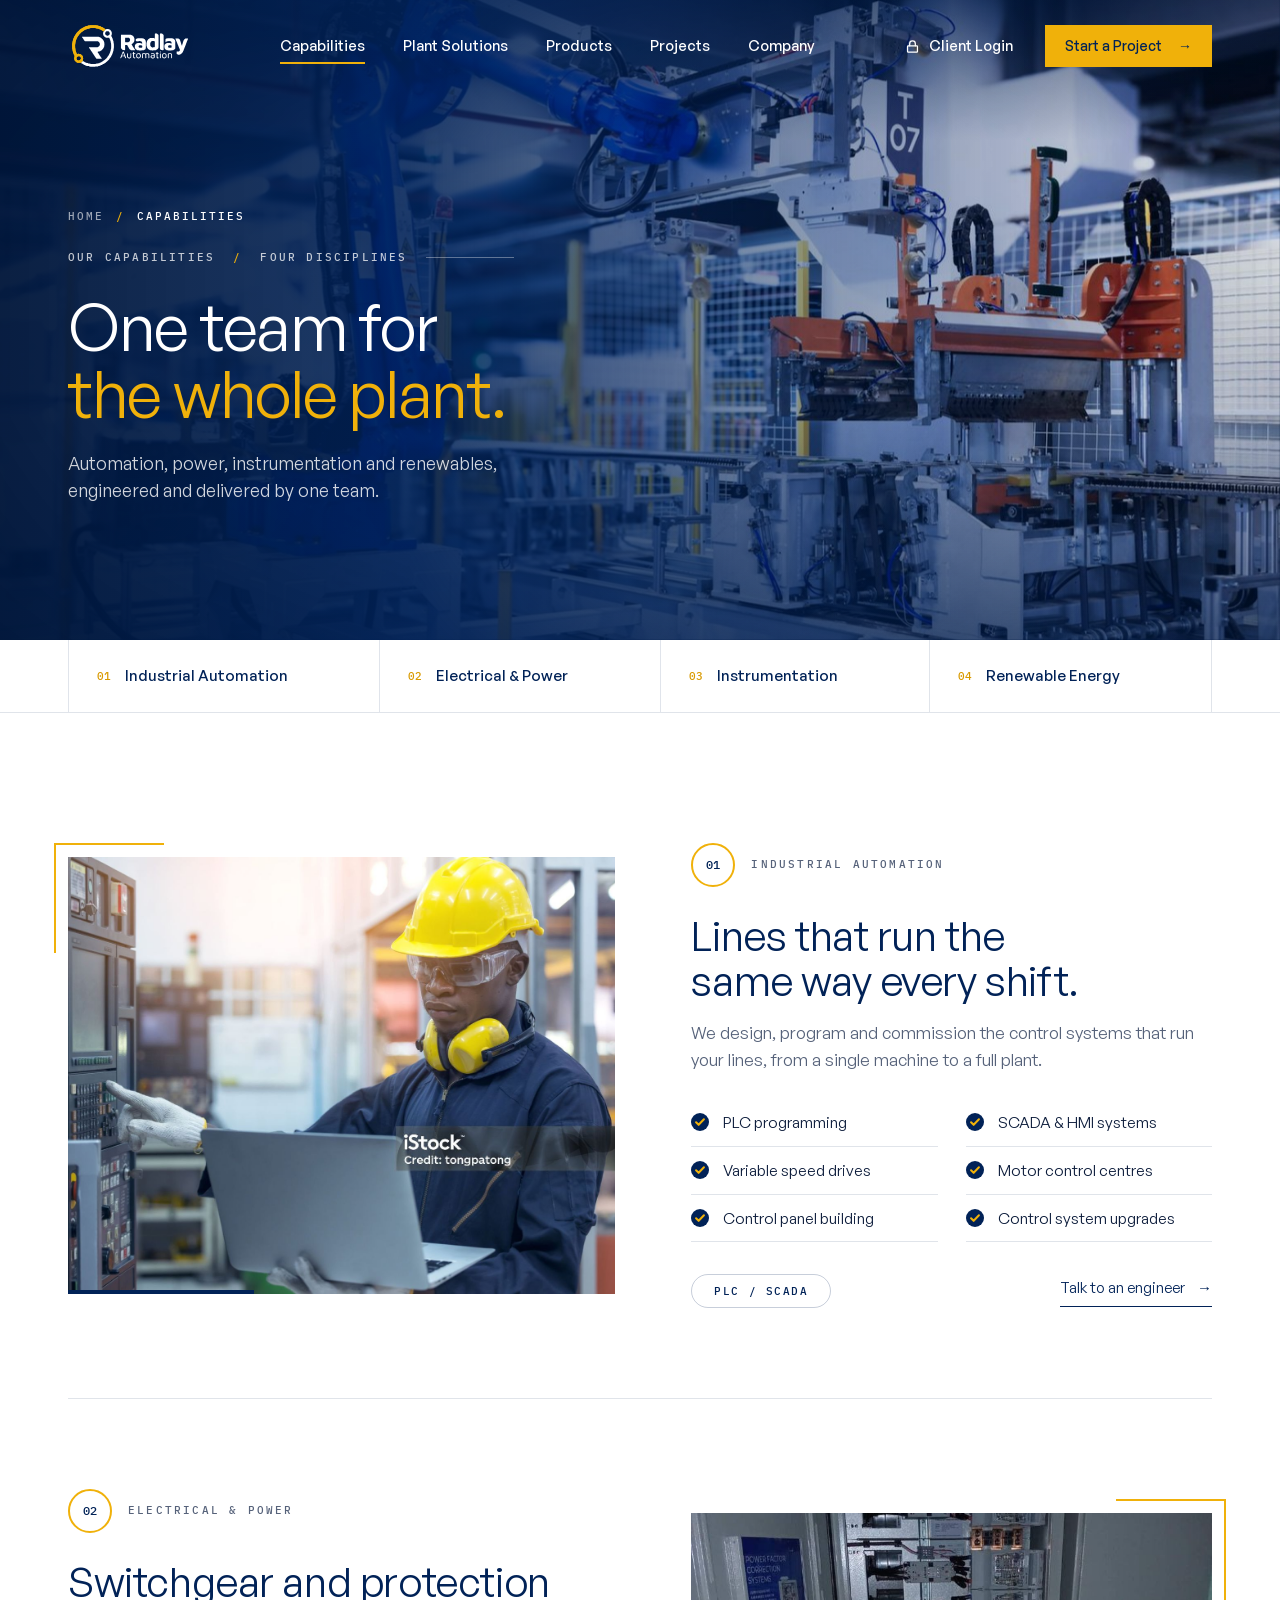
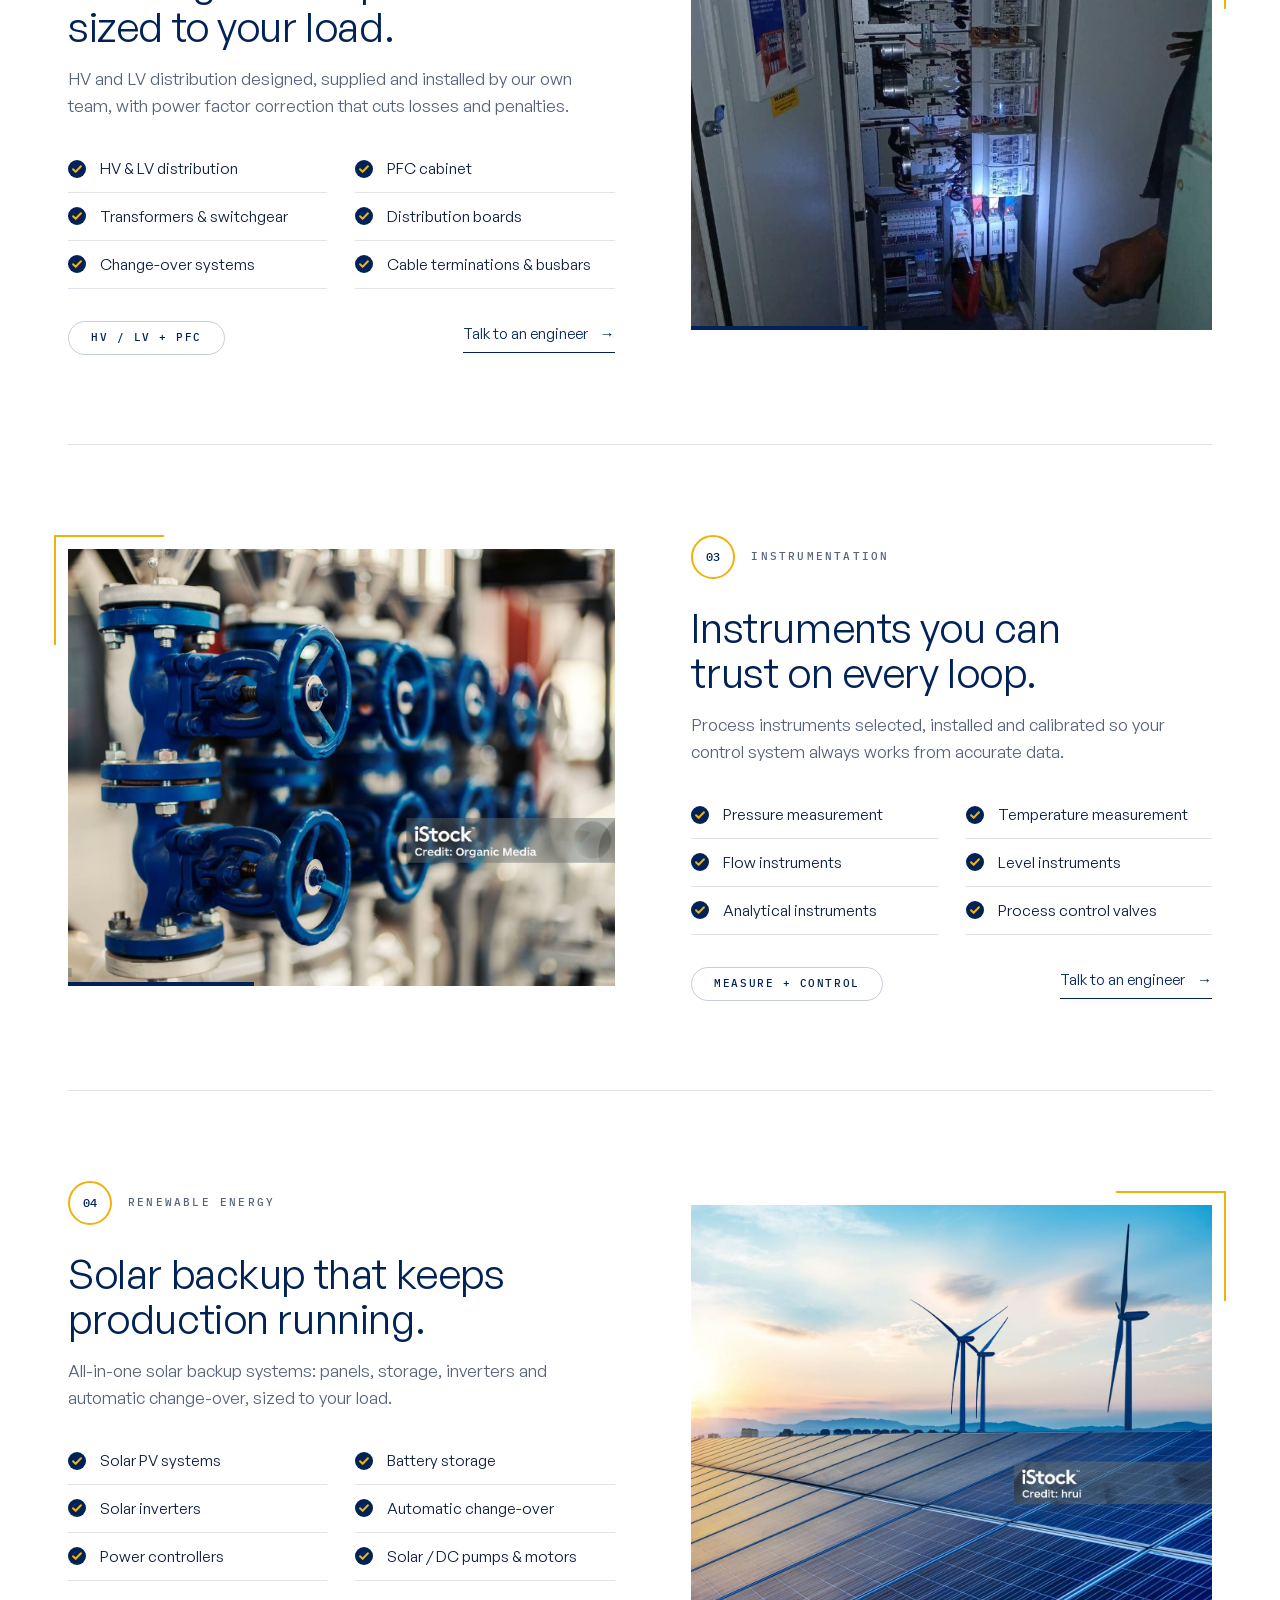
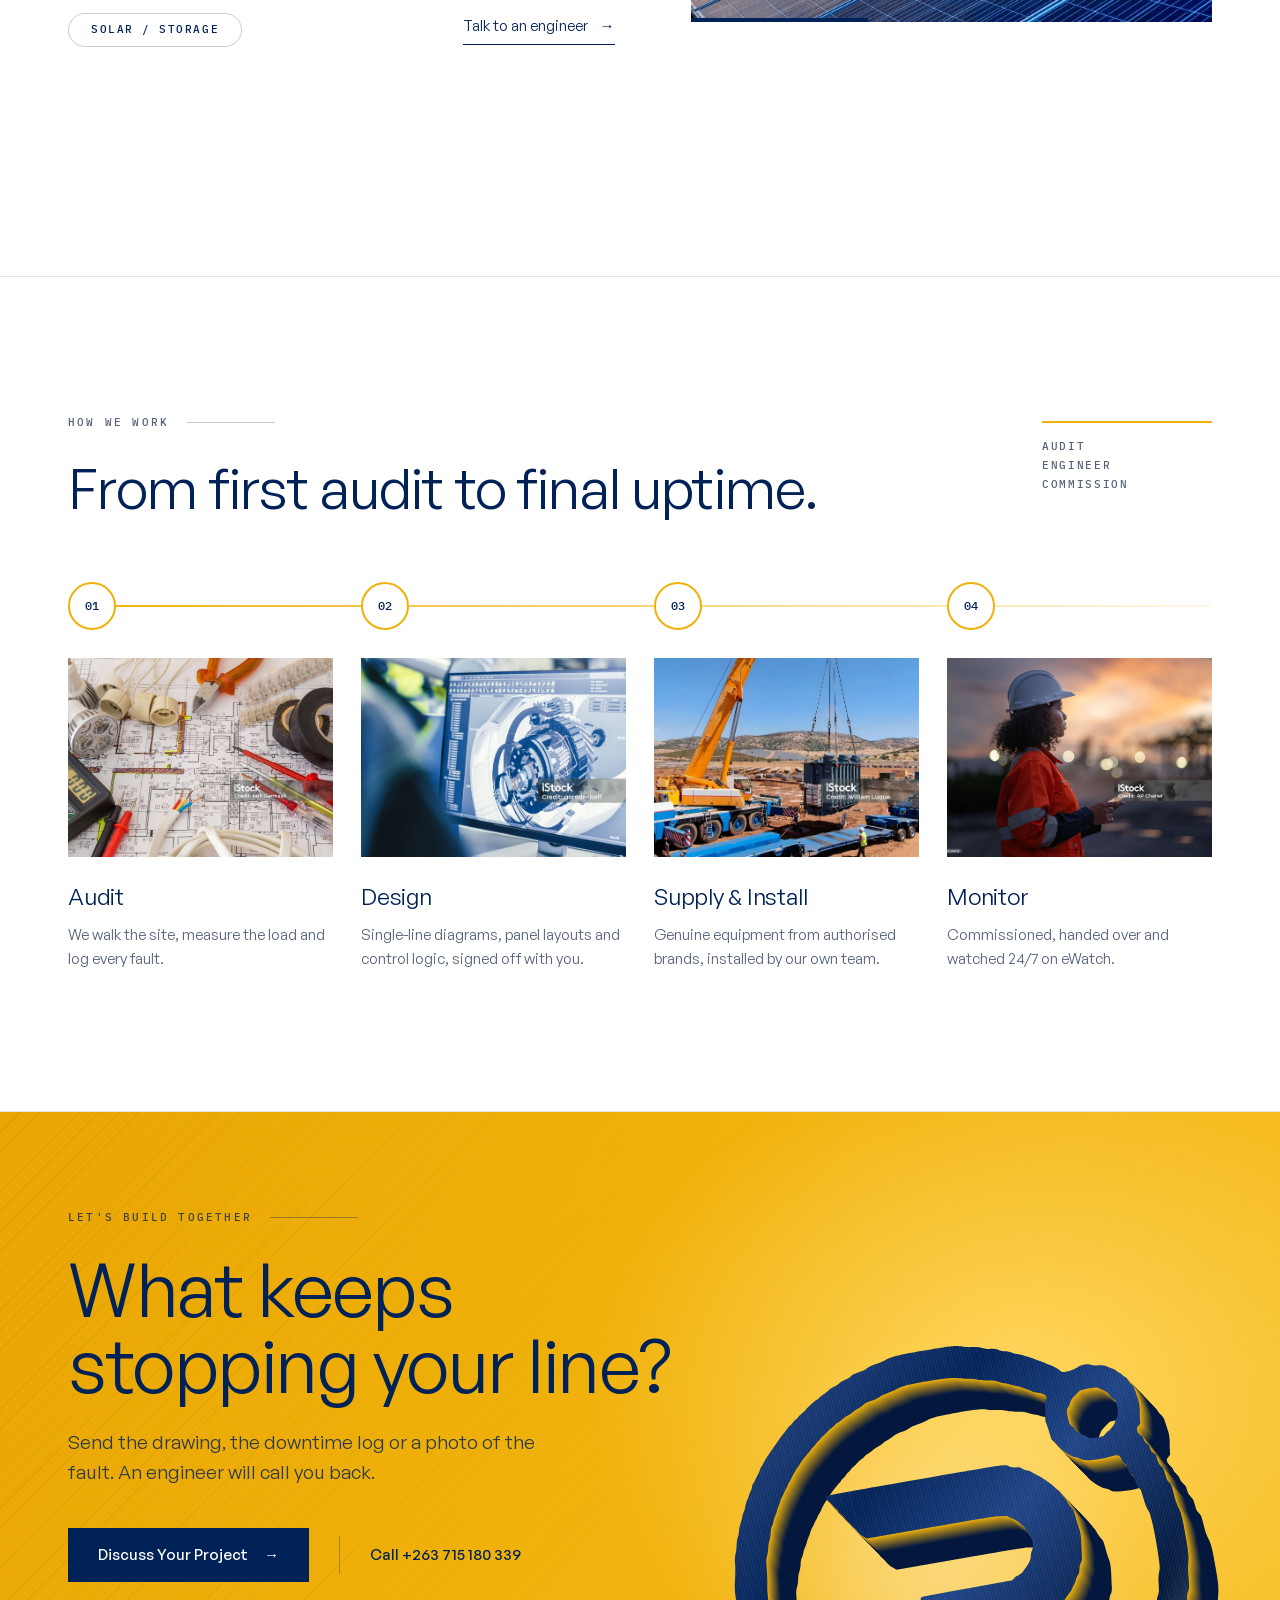
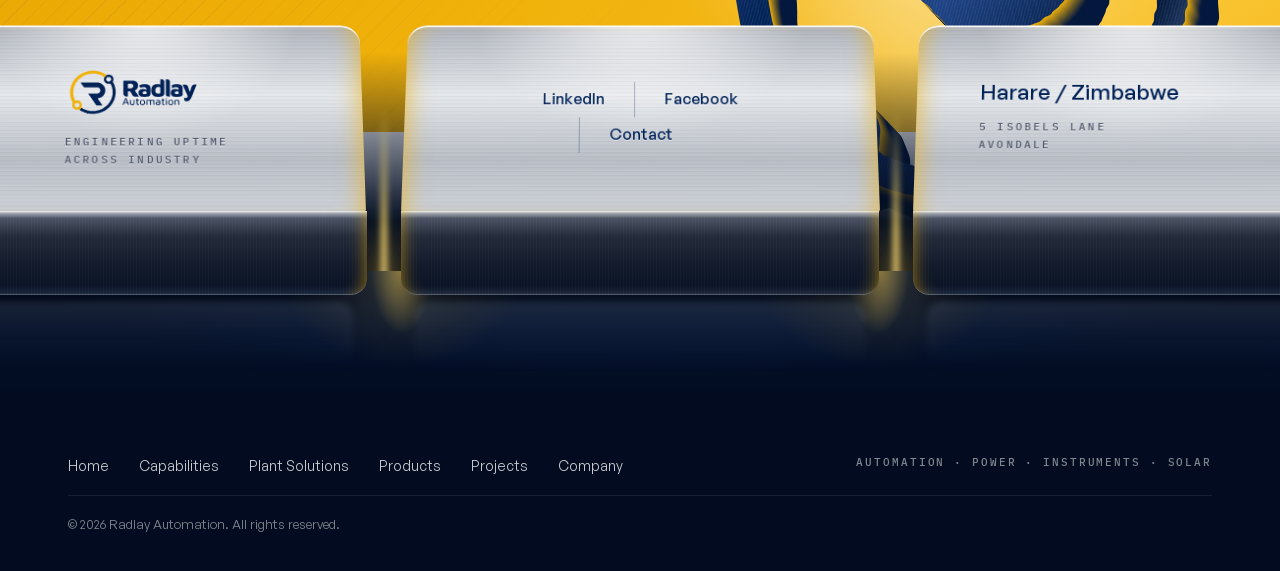
==== capabilities.html @ 7d3f0bb3 "Radlay Automation website and Radlay Connect demo portal Co-Authored-By: Claude Opus 5.5 (1M context" ====
<!doctype html>
<html lang="en">
<head>
  <meta charset="utf-8">
  <meta name="viewport" content="width=device-width, initial-scale=1">
  <title>Capabilities | Radlay Automation</title>
  <meta name="description" content="Industrial automation, electrical power, instrumentation and renewable energy engineering from Radlay Automation, Harare.">
  <meta name="theme-color" content="#ffffff">
  <link rel="icon" href="assets/img/radlay-mark.svg" type="image/svg+xml">
  <script>document.documentElement.classList.add('js')</script>
  <link rel="preload" href="assets/fonts/GeneralSans-400.woff2" as="font" type="font/woff2" crossorigin>
  <link rel="preload" href="assets/fonts/IBMPlexMono-500.woff2" as="font" type="font/woff2" crossorigin>
  <link rel="stylesheet" href="assets/css/fonts.css">
  <link rel="stylesheet" href="assets/css/styles.css">
</head>
<body>

<a class="skip" href="#main">Skip to content</a>

<!-- ============ HEADER ============ -->
<header class="site-header" id="top">
  <div class="wrap header-inner">
    <a class="brand" href="index.html" aria-label="Radlay Automation home">
      <img class="logo-dark" src="assets/img/radlay-logo.svg" alt="Radlay Automation" width="2670" height="1080">
      <img class="logo-light" src="assets/img/radlay-logo-white.svg" alt="" width="2670" height="1080" aria-hidden="true">
    </a>
    <nav class="nav" id="nav" aria-label="Primary">
      <a href="capabilities.html" aria-current="page">Capabilities</a>
      <a href="solutions.html">Plant Solutions</a>
      <a href="products.html">Products</a>
      <a href="projects.html">Projects</a>
      <a href="company.html">Company</a>
      <a class="nav-login-mobile" href="login.html">Client Login</a>
      <a class="btn btn-gold nav-cta-mobile" href="company.html#contact">Start a Project <span class="arr">→</span></a>
    </nav>
    <a class="header-login" href="login.html"><svg viewBox="0 0 24 24" aria-hidden="true"><rect x="5" y="11" width="14" height="9" rx="1"/><path d="M8 11V8a4 4 0 0 1 8 0v3"/></svg>Client Login</a>
    <a class="btn btn-gold btn-sm header-cta" href="company.html#contact">Start a Project <span class="arr">→</span></a>
    <button class="burger" id="burger" aria-label="Open menu" aria-expanded="false" aria-controls="nav"><span></span><span></span></button>
  </div>
</header>

<main id="main">

<!-- ============ PAGE HERO ============ -->
<section class="hero page-hero">
  <div class="hero-visual" aria-hidden="true">
    <img class="hero-photo" src="assets/img/robot-cell.jpg" alt="" fetchpriority="high" style="object-position:60% 50%">
  </div>
  <div class="wrap hero-inner">
    <p class="crumbs reveal"><a href="index.html">Home</a><span class="sep">/</span><span aria-current="page">Capabilities</span></p>
    <p class="eyebrow reveal">Our capabilities <span class="sep">/</span> Four disciplines</p>
    <h1 class="hero-title reveal">One team for<br><span class="hl">the whole plant.</span></h1>
    <p class="hero-lead reveal">Automation, power, instrumentation and renewables, engineered and delivered by one team.</p>
  </div>
</section>

<nav class="jump" aria-label="Capabilities on this page">
  <div class="wrap jump-inner">
    <a href="#automation"><span>01</span>Industrial Automation</a>
    <a href="#power"><span>02</span>Electrical &amp; Power</a>
    <a href="#instrumentation"><span>03</span>Instrumentation</a>
    <a href="#renewables"><span>04</span>Renewable Energy</a>
  </div>
</nav>

<section class="section features" aria-label="Capabilities">
  <div class="wrap">
    <article class="feature" id="automation">
      <div class="feature-media reveal"><img src="assets/img/stock/cap-automation-engineer.jpg" alt="Engineer with a laptop programming an industrial control panel" loading="lazy" style="object-position:60% 30%"></div>
      <div class="feature-copy">
        <p class="feature-n reveal"><span>01</span>Industrial Automation</p>
        <h2 class="feature-title reveal">Lines that run the same way every shift.</h2>
        <p class="feature-lead reveal">We design, program and commission the control systems that run your lines, from a single machine to a full plant.</p>
        <ul class="checks checks-2 reveal"><li>PLC programming</li><li>SCADA &amp; HMI systems</li><li>Variable speed drives</li><li>Motor control centres</li><li>Control panel building</li><li>Control system upgrades</li></ul>
        <div class="feature-foot reveal"><span class="pill">PLC / SCADA</span><a class="link-underline" href="company.html#contact">Talk to an engineer <span class="arr">→</span></a></div>
      </div>
    </article>
    <article class="feature" id="power">
      <div class="feature-media reveal"><img src="assets/img/field-pfc-cabinet.jpg" alt="Power factor correction cabinet with contactors and capacitors built by Radlay" loading="lazy" style="object-position:50% 50%"></div>
      <div class="feature-copy">
        <p class="feature-n reveal"><span>02</span>Electrical &amp; Power</p>
        <h2 class="feature-title reveal">Switchgear and protection sized to your load.</h2>
        <p class="feature-lead reveal">HV and LV distribution designed, supplied and installed by our own team, with power factor correction that cuts losses and penalties.</p>
        <ul class="checks checks-2 reveal"><li>HV &amp; LV distribution</li><li>PFC cabinet</li><li>Transformers &amp; switchgear</li><li>Distribution boards</li><li>Change-over systems</li><li>Cable terminations &amp; busbars</li></ul>
        <div class="feature-foot reveal"><span class="pill">HV / LV + PFC</span><a class="link-underline" href="company.html#contact">Talk to an engineer <span class="arr">→</span></a></div>
      </div>
    </article>
    <article class="feature" id="instrumentation">
      <div class="feature-media reveal"><img src="assets/img/stock/cap-instrument-valves.jpg" alt="Row of blue process control valves on pipework" loading="lazy" style="object-position:50% 50%"></div>
      <div class="feature-copy">
        <p class="feature-n reveal"><span>03</span>Instrumentation</p>
        <h2 class="feature-title reveal">Instruments you can trust on every loop.</h2>
        <p class="feature-lead reveal">Process instruments selected, installed and calibrated so your control system always works from accurate data.</p>
        <ul class="checks checks-2 reveal"><li>Pressure measurement</li><li>Temperature measurement</li><li>Flow instruments</li><li>Level instruments</li><li>Analytical instruments</li><li>Process control valves</li></ul>
        <div class="feature-foot reveal"><span class="pill">Measure + Control</span><a class="link-underline" href="company.html#contact">Talk to an engineer <span class="arr">→</span></a></div>
      </div>
    </article>
    <article class="feature" id="renewables">
      <div class="feature-media reveal"><img src="assets/img/stock/cap-solar-wind.jpg" alt="Solar panels and wind turbines at sunrise" loading="lazy" style="object-position:50% 50%"></div>
      <div class="feature-copy">
        <p class="feature-n reveal"><span>04</span>Renewable Energy</p>
        <h2 class="feature-title reveal">Solar backup that keeps production running.</h2>
        <p class="feature-lead reveal">All-in-one solar backup systems: panels, storage, inverters and automatic change-over, sized to your load.</p>
        <ul class="checks checks-2 reveal"><li>Solar PV systems</li><li>Battery storage</li><li>Solar inverters</li><li>Automatic change-over</li><li>Power controllers</li><li>Solar / DC pumps &amp; motors</li></ul>
        <div class="feature-foot reveal"><span class="pill">Solar / Storage</span><a class="link-underline" href="company.html#contact">Talk to an engineer <span class="arr">→</span></a></div>
      </div>
    </article>
  </div>
</section>

<!-- ============ PROCESS ============ -->
<section class="section process" aria-labelledby="process-title">
  <div class="wrap">
    <div class="sec-head">
      <div>
        <p class="eyebrow reveal">How we work</p>
        <h2 class="sec-title reveal" id="process-title">From first audit to final uptime.</h2>
      </div>
      <p class="corner-tag reveal">Audit<br>Engineer<br>Commission</p>
    </div>
    <ol class="steps">
      <li class="reveal"><span class="step-n">01</span><div class="step-media"><img src="assets/img/stock/step-audit.jpg" alt="Multimeter, cables and tools on electrical drawings" loading="lazy"></div><h3>Audit</h3><p>We walk the site, measure the load and log every fault.</p></li>
      <li class="reveal"><span class="step-n">02</span><div class="step-media"><img src="assets/img/stock/step-design.jpg" alt="Engineering design model on a workstation screen" loading="lazy" style="object-position:40% 50%"></div><h3>Design</h3><p>Single-line diagrams, panel layouts and control logic, signed off with you.</p></li>
      <li class="reveal"><span class="step-n">03</span><div class="step-media"><img src="assets/img/stock/step-install-transformer.jpg" alt="Crane lifting a transformer into place on site" loading="lazy"></div><h3>Supply &amp; Install</h3><p>Genuine equipment from authorised brands, installed by our own team.</p></li>
      <li class="reveal"><span class="step-n">04</span><div class="step-media"><img src="assets/img/stock/step-monitor-engineer.jpg" alt="Engineer in a hard hat checking a tablet at dusk" loading="lazy" style="object-position:35% 40%"></div><h3>Monitor</h3><p>Commissioned, handed over and watched 24/7 on eWatch.</p></li>
    </ol>
  </div>
</section>


<!-- ============ CTA (its 3D mark drops behind the footer plates) ============ -->
<section class="cta" aria-labelledby="cta-title">
  <div class="wrap cta-inner">
    <div class="cta-copy">
      <p class="eyebrow eyebrow-dark reveal">Let's build together</p>
      <h2 class="cta-title reveal" id="cta-title">What keeps stopping your line?</h2>
      <p class="cta-lead reveal">Send the drawing, the downtime log or a photo of the fault. An engineer will call you back.</p>
      <div class="cta-actions reveal">
        <a class="btn btn-navy" href="company.html#contact">Discuss Your Project <span class="arr">→</span></a>
        <span class="v-rule v-rule-dark" aria-hidden="true"></span>
        <a class="cta-phone" href="tel:+263715180339">Call +263 715 180 339</a>
      </div>
    </div>
  </div>
  <div class="cta-object" aria-hidden="true">
    <div class="mark3d mark3d-cta" data-depth="30"></div>
  </div>
</section>

</main>

<!-- ============ FOOTER: steel plates on a lit navy floor ============ -->
<footer class="footer">
  <div class="plates">
    <div class="plate plate-l">
      <div class="plate-top">
        <a class="foot-logo" href="index.html" aria-label="Radlay Automation home"><img src="assets/img/radlay-logo.svg" alt="Radlay Automation" width="2670" height="1080" loading="lazy"></a>
        <p class="etch">Engineering uptime<br>across industry</p>
      </div>
      <div class="plate-front"></div>
    </div>
    <div class="plate plate-c">
      <div class="plate-top">
        <nav class="foot-links" aria-label="Social and contact">
          <a href="#" data-todo="linkedin-url">LinkedIn</a>
          <a href="#" data-todo="facebook-url">Facebook</a>
          <a href="company.html#contact">Contact</a>
        </nav>
      </div>
      <div class="plate-front"></div>
    </div>
    <div class="plate plate-r">
      <div class="plate-top">
        <p class="foot-loc">Harare / Zimbabwe</p>
        <p class="etch">5 Isobels Lane<br>Avondale</p>
      </div>
      <div class="plate-front"></div>
    </div>
  </div>
  <div class="floor" aria-hidden="true"></div>
  <div class="foot-base">
    <div class="wrap foot-base-inner">
      <nav class="foot-sitemap" aria-label="Site">
        <a href="index.html">Home</a>
        <a href="capabilities.html">Capabilities</a>
        <a href="solutions.html">Plant Solutions</a>
        <a href="products.html">Products</a>
        <a href="projects.html">Projects</a>
        <a href="company.html">Company</a>
      </nav>
      <p class="mono-label">Automation · Power · Instruments · Solar</p>
      <p class="foot-copy">© <span id="year">2026</span> Radlay Automation. All rights reserved.</p>
    </div>
  </div>
</footer>

<script src="assets/js/main.js" defer></script>
</body>
</html>
---- assets/css/fonts.css ----
/* Self-hosted type. General Sans: Fontshare (ITF Free Font License). IBM Plex Mono: SIL OFL 1.1. */
@font-face { font-family: "General Sans"; src: url("../fonts/GeneralSans-400.woff2") format("woff2"); font-weight: 400; font-style: normal; font-display: swap; }
@font-face { font-family: "General Sans"; src: url("../fonts/GeneralSans-500.woff2") format("woff2"); font-weight: 500; font-style: normal; font-display: swap; }
@font-face { font-family: "General Sans"; src: url("../fonts/GeneralSans-600.woff2") format("woff2"); font-weight: 600; font-style: normal; font-display: swap; }
@font-face { font-family: "IBM Plex Mono"; src: url("../fonts/IBMPlexMono-400.woff2") format("woff2"); font-weight: 400; font-style: normal; font-display: swap; }
@font-face { font-family: "IBM Plex Mono"; src: url("../fonts/IBMPlexMono-500.woff2") format("woff2"); font-weight: 500; font-style: normal; font-display: swap; }
@font-face { font-family: "IBM Plex Mono"; src: url("../fonts/IBMPlexMono-600.woff2") format("woff2"); font-weight: 600; font-style: normal; font-display: swap; }
---- assets/css/styles.css ----
/* =========================================================
   Radlay Automation — site styles
   Brand colours: navy #012257, yellow #F0B10A, white.
   Layout language follows the reference (rules, mono labels,
   framed cards, 3D steel mark, steel footer plates).
   ========================================================= */
:root {
  --white: #ffffff;
  --paper: #f5f7fb;
  --paper-2: #eef1f7;
  --navy: #012257;
  --navy-2: #0a2f6e;
  --navy-deep: #00163a;
  --ink: #0b1b3a;
  --muted: #56627a;
  --dim: #8590a6;
  --line: rgba(1, 34, 87, .12);
  --line-2: rgba(1, 34, 87, .22);

  --gold: #f0b10a;
  --gold-hot: #ffc531;
  --gold-deep: #d99a00;
  --sky: #3d7be0;
  --steel: #9aa3b4;

  --f-display: "General Sans", "Helvetica Neue", Arial, sans-serif;
  --f-body: "General Sans", "Helvetica Neue", Arial, sans-serif;
  --f-mono: "IBM Plex Mono", ui-monospace, monospace;

  --wrap: 1240px;
  --gutter: clamp(16px, 4vw, 48px);
  --ease: cubic-bezier(.22, .61, .36, 1);
  --section-y: clamp(88px, 11vw, 140px);
  --header-h: 92px;
  /* surface textures: grid on dark grounds, dots on paper, hatch on the gold accent */
  --pat-grid: linear-gradient(rgba(255, 255, 255, .045) 1px, transparent 1px), linear-gradient(90deg, rgba(255, 255, 255, .045) 1px, transparent 1px);
  --pat-dots: radial-gradient(rgba(1, 34, 87, .13) 1px, transparent 1.6px);
  --pat-hatch: repeating-linear-gradient(135deg, rgba(1, 34, 87, .5) 0 1px, transparent 1px 14px);

  /* the real Radlay mark (traced from the logo), masked into 3D steel */
  --mark: url("data:image/svg+xml,<svg xmlns='http://www.w3.org/2000/svg' viewBox='0 0 990 1080'><path fill-rule='evenodd' d='M496.9 988.9C492.0 988.4 485.3 987.0 481.6 985.6C477.5 984.0 470.9 982.7 464.2 982.0C432.5 978.8 434.8 979.3 426.3 973.9C424.0 972.5 420.0 971.6 412.8 970.8C402.6 969.8 400.5 969.1 394.2 964.5C390.9 962.1 383.3 960.0 377.9 960.0C374.2 960.0 370.3 958.0 367.1 954.6C365.5 953.0 362.8 951.7 359.1 950.9C353.0 949.7 347.1 947.0 345.1 944.6C344.4 943.8 340.9 942.1 337.3 940.9C333.6 939.7 328.7 937.3 326.4 935.5C324.0 933.7 319.7 931.4 316.9 930.5C313.8 929.4 310.4 927.4 308.6 925.4C306.9 923.6 303.0 921.2 300.0 920.0C297.0 918.8 292.7 916.1 290.3 913.9C288.0 911.8 285.4 910.0 284.6 910.0C283.9 910.0 281.2 908.0 278.8 905.6C271.3 898.3 268.2 897.9 249.5 902.0C231.5 906.0 200.4 902.7 192.0 895.9C190.6 894.8 186.6 892.5 183.0 890.9C173.3 886.2 155.1 869.6 150.6 861.2C150.1 860.3 147.7 856.5 145.3 852.8C141.2 846.7 140.6 845.1 138.3 832.3C133.3 804.7 133.5 807.0 135.8 796.3C137.0 790.9 138.5 783.4 139.0 779.7C139.6 775.9 140.7 770.3 141.5 767.2C143.9 758.2 140.9 744.8 134.7 736.3C132.8 733.6 130.4 729.2 129.5 726.3C128.6 723.5 126.3 718.8 124.5 716.0C122.3 712.6 120.4 707.7 119.1 701.9C118.0 697.0 115.9 691.3 114.5 689.2C113.1 687.1 110.8 680.8 109.5 675.3C108.1 669.7 105.9 662.8 104.6 659.9C101.7 653.6 100.4 646.8 99.1 631.0C98.4 623.3 97.1 616.2 95.0 609.6C89.8 592.6 89.5 589.2 89.6 541.5C89.6 494.0 89.7 492.9 95.5 468.0C97.4 460.0 99.4 448.5 100.0 442.3C101.0 431.6 102.3 426.3 105.6 419.1C106.5 417.3 108.3 411.1 109.6 405.3C110.9 399.3 113.2 392.7 114.9 389.7C116.5 386.8 118.3 381.8 119.0 378.5C119.6 375.2 122.0 369.2 124.2 365.1C126.4 361.1 129.0 355.3 130.1 352.3C131.1 349.3 133.3 345.0 135.0 342.7C136.7 340.4 139.0 335.5 140.1 331.7C141.2 327.9 143.4 323.5 145.1 321.6C146.7 319.7 148.9 316.2 150.0 313.8C151.1 311.3 153.3 307.7 154.9 305.6C156.5 303.6 158.6 299.7 159.5 297.1C160.3 294.4 162.2 291.2 163.6 289.9C165.0 288.6 167.1 286.0 168.3 284.0C169.4 282.1 172.1 278.5 174.3 276.0C176.4 273.5 179.1 269.7 180.2 267.5C181.3 265.3 183.9 261.6 185.9 259.3C187.9 256.9 191.8 252.3 194.5 249.0C199.8 242.6 229.9 212.2 238.8 204.2C241.7 201.6 246.3 197.4 249.0 194.8C251.7 192.1 254.4 190.0 255.0 190.0C255.6 190.0 257.9 188.3 260.3 186.2C262.6 184.1 266.5 181.2 269.0 179.8C271.5 178.4 274.4 176.2 275.5 175.0C276.6 173.8 280.0 171.5 283.0 170.0C286.0 168.5 289.6 166.0 291.0 164.5C292.4 163.0 294.9 161.1 296.5 160.3C298.1 159.4 301.8 157.1 304.5 155.0C307.2 153.0 311.7 150.4 314.4 149.4C317.1 148.4 320.6 146.5 322.2 145.2C323.8 143.8 328.3 141.4 332.3 139.8C336.3 138.2 340.6 135.8 342.0 134.5C343.4 133.2 348.3 131.0 353.0 129.6C357.7 128.2 363.2 125.9 365.2 124.5C367.3 123.1 373.1 120.9 378.1 119.6C383.1 118.3 388.4 116.3 389.9 115.3C393.5 112.6 398.4 111.1 408.8 109.5C414.9 108.6 420.1 107.1 425.1 104.7C430.8 101.9 435.1 100.8 444.0 99.5C450.3 98.6 458.4 96.8 462.1 95.5C477.5 90.1 484.2 89.6 539.5 89.6C597.1 89.6 606.9 90.3 618.3 94.9C622.8 96.7 629.6 98.4 634.7 99.0C645.4 100.4 652.8 102.4 658.9 105.5C661.4 106.9 666.7 108.4 670.5 108.9C678.7 110.1 684.3 111.9 690.2 115.4C692.6 116.7 697.3 118.4 700.8 119.1C704.6 119.8 709.6 121.8 713.3 124.0C716.7 126.1 722.0 128.5 725.1 129.3C731.9 131.3 751.2 141.1 756.3 145.1C758.4 146.8 762.0 148.8 764.4 149.6C766.8 150.4 770.5 152.6 772.6 154.4C774.8 156.2 778.8 158.9 781.5 160.4C789.8 164.8 798.5 171.9 802.0 177.0C805.1 181.5 825.3 180.0 837.1 174.5C844.8 171.0 855.0 171.0 862.6 174.6C865.5 176.0 871.0 177.6 874.7 178.1C886.2 179.7 890.4 181.0 894.1 184.0C896.2 185.6 900.2 188.1 903.2 189.5C906.5 191.0 909.3 193.2 910.4 195.0C911.3 196.7 913.4 198.7 915.1 199.5C916.7 200.4 919.1 202.8 920.5 205.0C921.9 207.2 923.4 209.0 923.9 209.0C925.9 209.0 929.7 214.3 930.9 218.8C931.6 221.6 933.0 224.6 934.1 225.6C938.2 229.3 939.8 233.5 940.9 243.0C941.5 248.2 942.5 254.3 943.0 256.5C944.3 261.8 944.3 275.6 943.0 280.1C942.4 282.1 941.3 288.9 940.6 295.1L939.2 306.4L935.1 310.0C931.2 313.3 931.0 313.8 931.0 318.7C931.0 323.5 931.4 324.4 935.4 328.9C938.8 332.7 940.0 335.0 940.6 338.5C941.1 341.8 942.3 344.4 945.1 347.6C949.2 352.3 949.5 353.1 950.5 360.4C951.1 364.5 951.9 366.0 955.2 369.1C959.1 372.6 959.2 373.0 960.1 381.4C961.0 390.1 962.5 394.5 965.5 397.0C968.5 399.5 969.4 402.5 970.5 414.3C971.5 423.8 972.1 426.6 973.8 428.8C978.6 434.7 979.3 437.2 980.1 450.5C981.2 466.9 982.5 476.3 984.4 481.8C988.6 493.5 989.3 503.1 989.2 540.1C989.0 577.3 988.5 582.6 984.0 599.0C982.8 603.5 981.4 613.5 980.6 624.0C979.2 641.7 978.8 643.6 973.6 652.7C971.8 655.9 971.0 659.1 970.5 665.7C969.7 677.5 969.4 678.4 966.0 682.3C962.2 686.7 961.2 689.5 960.1 699.2C959.3 706.7 958.9 707.6 955.7 710.7C951.9 714.2 951.7 714.6 950.0 723.1C949.2 727.0 947.9 729.9 945.6 732.5C943.6 734.7 941.6 738.5 940.6 742.1C939.6 745.8 937.7 749.4 935.6 751.8C933.3 754.3 931.7 757.6 930.6 761.5C929.5 766.0 928.2 768.3 925.6 770.5C923.7 772.2 921.0 776.3 919.5 779.5C918.1 782.8 915.8 786.6 914.6 788.0C913.3 789.4 911.3 792.4 910.1 794.7C909.0 796.9 906.7 799.9 905.1 801.2C903.5 802.4 901.4 805.1 900.5 807.0C899.5 808.9 897.0 812.5 895.0 815.0C893.0 817.5 890.5 821.1 889.5 823.0C888.5 824.9 886.1 828.2 884.1 830.2C882.1 832.3 878.0 836.7 875.0 840.0C872.0 843.4 868.4 847.1 867.1 848.3C865.8 849.5 863.5 851.8 862.1 853.4C860.7 854.9 858.4 857.2 857.1 858.4C855.8 859.5 853.4 861.9 851.9 863.5C850.4 865.1 848.4 867.2 847.5 868.0C846.6 868.8 843.2 872.0 840.0 875.0C832.0 882.6 816.5 894.6 808.3 899.6C806.4 900.8 803.0 903.5 800.7 905.8C798.4 908.0 795.5 910.1 794.3 910.4C793.1 910.8 790.9 912.4 789.3 914.0C787.7 915.6 783.8 918.1 780.5 919.5C777.2 921.0 772.7 923.9 770.4 926.0C767.7 928.5 764.7 930.1 761.3 930.9C758.3 931.6 754.6 933.5 752.3 935.4C750.2 937.2 745.5 939.7 741.9 940.9C738.3 942.1 734.3 944.1 733.0 945.5C730.4 948.3 727.5 949.5 719.9 951.0C715.7 951.8 713.3 953.0 710.7 955.5C708.5 957.7 705.9 959.1 703.4 959.5C690.8 961.4 688.2 962.2 683.1 965.7C678.2 969.1 677.0 969.5 666.3 970.6C655.8 971.8 654.4 972.2 650.9 974.9C646.5 978.5 641.7 979.6 627.5 980.5C613.3 981.3 606.0 982.6 599.8 985.5C595.6 987.4 591.5 988.2 582.4 989.0C568.3 990.1 509.2 990.1 496.9 988.9ZM595.5 927.9C599.3 927.3 604.8 925.7 607.7 924.5C614.0 921.7 620.3 920.4 633.9 919.0C640.9 918.3 645.2 917.4 646.8 916.2C653.1 911.8 654.8 911.1 662.9 910.0C672.1 908.7 678.0 906.8 678.0 905.0C678.0 902.9 684.4 900.0 689.2 900.0C695.0 900.0 698.4 898.8 702.6 895.0C704.5 893.4 708.9 891.2 712.5 890.1C716.2 889.0 720.5 886.9 722.5 885.1C724.4 883.5 728.3 881.3 731.1 880.3C734.1 879.2 737.4 877.1 739.2 875.2C740.9 873.2 744.6 870.8 748.1 869.4C751.5 868.1 755.9 865.5 758.1 863.5C760.2 861.6 762.5 860.0 763.1 860.0C763.7 860.0 766.4 857.8 769.2 855.0C772.0 852.2 774.8 850.0 775.6 850.0C776.3 850.0 779.2 848.0 782.0 845.5C784.8 843.0 787.5 841.0 787.9 841.0C789.1 841.0 812.1 820.7 816.8 815.6C817.7 814.5 820.8 811.3 823.5 808.5C830.8 801.0 838.2 792.3 840.5 788.6C841.6 786.8 844.0 783.6 845.9 781.5C847.7 779.4 849.6 776.4 850.2 774.9C850.7 773.4 852.7 770.9 854.6 769.5C856.5 768.1 858.9 765.2 859.9 763.2C861.0 761.2 863.0 758.4 864.4 757.1C865.8 755.8 867.9 752.2 869.1 749.1C870.2 746.1 872.8 741.7 875.0 739.4C877.4 736.8 879.4 733.3 880.4 729.8C881.2 726.8 883.1 723.3 884.6 722.0C888.1 718.7 889.0 716.8 890.7 709.6C891.7 705.4 893.1 702.5 895.2 700.3C897.7 697.7 898.5 695.7 899.6 689.4C900.8 682.7 901.5 681.1 904.6 677.9C907.9 674.5 908.3 673.5 909.7 663.9C910.9 655.4 911.8 652.5 914.6 648.0C917.4 643.4 918.2 640.9 919.0 633.5C921.1 614.6 922.0 610.1 925.1 602.5C928.1 594.8 928.2 594.2 929.1 571.1C930.7 530.7 928.9 486.6 925.5 480.1C922.9 475.0 921.0 466.1 919.5 451.2C918.0 436.6 917.7 435.5 913.6 429.5C912.3 427.6 910.9 423.9 910.6 421.3C908.9 409.1 907.9 406.0 904.0 401.6C900.8 397.8 900.2 396.3 899.5 390.5C898.9 384.9 898.3 383.2 895.5 380.1C893.7 378.1 891.7 374.5 891.1 372.0C887.9 359.7 887.0 359.3 866.2 361.0C855.2 361.9 847.6 362.0 836.0 361.2C818.8 360.0 814.9 359.0 810.5 354.9C808.9 353.4 804.9 351.2 801.7 350.0C796.2 347.9 788.9 342.7 783.0 336.5C781.6 335.1 778.8 332.1 776.7 329.9C774.6 327.7 771.7 323.4 770.3 320.2C768.9 317.1 766.0 312.9 763.9 311.0C760.5 307.8 760.2 306.9 759.6 300.5C758.8 292.2 757.5 283.0 755.8 273.7C754.7 267.8 754.8 266.1 756.3 260.4C757.3 256.8 758.5 249.4 758.9 244.0C759.7 234.9 760.2 233.5 764.6 225.8C767.6 220.7 761.3 214.7 749.8 211.3C744.2 209.7 740.5 208.0 738.5 206.0C736.9 204.4 732.8 201.9 729.5 200.3C726.2 198.7 721.9 196.3 720.0 194.8C718.1 193.3 713.2 191.3 709.3 190.2C705.3 189.1 700.5 187.1 698.7 185.7C696.9 184.3 692.0 182.2 688.0 181.0C683.9 179.8 677.9 177.3 674.7 175.3C669.7 172.3 667.0 171.5 656.2 169.8C647.0 168.4 641.5 167.0 636.0 164.5C630.6 162.1 625.3 160.7 617.2 159.5C610.9 158.6 602.5 156.8 598.5 155.5C587.0 151.7 576.1 150.9 537.5 150.8C497.8 150.7 488.6 151.5 475.1 155.9C470.4 157.5 461.8 159.5 456.0 160.4C449.2 161.5 443.4 163.1 439.5 164.9C436.2 166.5 430.6 168.3 427.0 169.0C423.4 169.6 418.1 170.5 415.2 171.0C412.2 171.5 407.3 173.5 404.2 175.4C401.1 177.4 395.7 179.8 392.2 180.9C388.7 182.0 384.1 184.0 382.1 185.5C380.0 186.9 374.9 189.1 370.7 190.4C366.5 191.7 361.7 193.9 360.1 195.3C358.4 196.7 354.2 198.8 350.7 199.9C347.2 201.1 343.3 203.2 342.0 204.5C340.8 205.8 337.5 208.0 334.6 209.3C331.8 210.6 327.5 213.4 325.1 215.4C322.6 217.5 319.0 220.0 317.1 221.0C315.1 222.0 312.4 224.0 311.0 225.5C309.6 227.0 306.8 229.1 304.7 230.1C302.7 231.2 300.4 233.0 299.7 234.1C299.1 235.3 296.1 237.7 293.2 239.6C290.4 241.4 288.0 243.4 288.0 243.9C288.0 244.5 285.9 246.4 283.3 248.1C273.4 254.8 243.9 285.6 239.7 293.5C238.9 295.1 236.3 298.3 234.1 300.5C231.8 302.6 230.0 304.9 230.0 305.5C230.0 306.1 228.5 308.4 226.7 310.6C224.8 312.7 222.1 316.5 220.5 319.0C219.0 321.5 216.5 324.9 214.9 326.5C213.4 328.1 211.1 331.8 209.9 334.5C208.7 337.2 206.7 340.9 205.4 342.7C204.0 344.5 201.6 349.0 199.9 352.7C198.2 356.4 195.8 360.6 194.5 362.0C193.3 363.4 191.2 367.3 190.0 370.8C188.7 374.3 186.5 378.6 185.0 380.5C183.1 382.8 181.8 386.4 180.7 392.1C179.6 397.2 177.7 402.6 175.5 406.6C173.1 410.9 171.4 415.6 170.5 421.0C169.7 425.6 167.6 432.0 165.6 436.2C162.4 443.0 161.9 444.9 160.5 460.0C159.7 469.1 158.1 481.0 157.1 486.5C153.1 507.2 152.5 514.1 152.6 541.0C152.6 562.0 153.0 569.4 154.4 576.5C157.3 591.3 157.9 595.6 160.0 616.0C161.9 635.6 162.8 639.9 166.2 645.6C167.2 647.3 168.9 652.9 170.0 657.9C171.1 663.0 173.6 670.2 175.5 673.9C177.4 677.8 179.5 684.2 180.4 689.0C182.1 697.9 187.2 707.6 192.2 711.3C194.7 713.1 195.1 713.2 206.8 711.5C215.7 710.2 223.4 709.9 235.9 710.2L252.8 710.5L260.7 714.6C265.0 716.9 270.2 719.3 272.4 720.0C274.5 720.7 277.9 722.7 279.9 724.4C281.9 726.2 285.6 728.8 288.1 730.3C293.4 733.3 307.3 748.3 311.4 755.2C312.9 757.9 314.5 760.0 315.1 760.0C316.8 760.0 319.7 768.0 321.0 776.0C321.7 780.1 323.3 787.7 324.6 792.9C327.7 805.0 327.7 813.6 324.6 823.7C323.2 828.0 321.6 834.2 321.0 837.5C320.3 840.8 319.0 845.5 317.9 847.9C315.1 854.2 315.5 855.6 321.0 862.0C324.9 866.6 327.2 868.2 332.0 870.0C335.8 871.4 338.8 873.3 340.0 875.1C341.3 876.8 344.2 878.7 347.8 880.0C350.9 881.2 355.3 883.5 357.4 885.3C359.6 887.0 364.5 889.4 368.4 890.7C372.2 891.9 376.5 894.1 377.9 895.4C381.3 898.6 385.1 900.0 390.6 900.0C395.8 900.0 398.3 901.1 402.5 905.1C404.9 907.3 407.1 908.2 413.0 909.1C424.6 910.9 427.7 911.9 430.9 914.5C434.0 917.2 437.9 918.1 453.8 920.0C459.1 920.6 467.7 922.6 473.6 924.6C481.9 927.3 486.6 928.2 496.3 929.0C512.8 930.2 586.6 929.4 595.5 927.9ZM238.6 854.5C239.6 853.7 244.1 851.9 248.5 850.5C259.6 847.0 267.7 839.2 277.0 823.1C279.1 819.3 279.6 799.8 277.8 794.4C274.8 785.8 266.4 774.9 258.3 769.0C247.5 761.2 246.5 760.8 237.0 760.3C221.9 759.5 214.2 761.0 206.3 766.5C198.1 772.3 191.3 779.3 189.3 784.0C188.5 785.9 186.7 788.9 185.4 790.7C176.5 802.5 182.4 825.6 198.5 841.5C204.1 847.0 205.4 847.7 216.5 851.6C229.3 856.1 235.4 856.9 238.6 854.5ZM716.0 815.3C712.3 814.1 703.5 813.8 665.5 813.9C640.2 813.9 617.9 813.5 616.0 813.0C611.8 811.9 602.9 803.4 600.5 798.2C599.5 796.2 596.9 792.6 594.5 790.4C591.8 787.7 589.9 784.7 589.0 781.7C588.3 779.1 586.3 775.4 584.5 773.3C582.7 771.2 580.6 768.1 579.6 766.3C578.7 764.5 576.5 761.9 574.6 760.5C572.2 758.7 570.6 756.2 569.4 752.7C568.5 749.8 566.2 745.7 564.5 743.5C562.7 741.3 560.3 737.6 559.1 735.3C557.9 733.0 556.1 730.6 554.9 730.0C553.8 729.4 551.3 725.6 549.5 721.7C545.7 713.9 541.9 708.3 535.4 701.3C533.1 698.9 530.4 694.8 529.4 692.2C528.5 689.6 526.0 685.4 523.9 682.7C521.8 680.1 519.8 677.0 519.5 675.7C519.1 674.5 517.1 671.7 515.0 669.5C513.0 667.3 510.5 663.5 509.6 661.1C508.7 658.7 506.1 654.7 503.9 652.2C501.8 649.7 500.0 647.1 500.0 646.3C500.0 645.5 498.0 642.8 495.6 640.2C493.2 637.5 490.6 633.4 489.7 630.6C488.8 628.0 486.2 623.8 484.0 621.4C481.8 619.0 480.0 616.4 480.0 615.6C480.0 614.7 478.1 612.3 475.9 610.1C473.5 607.8 470.8 603.8 469.5 600.5C467.1 594.7 462.9 589.3 454.8 581.2C449.6 576.1 448.9 573.3 451.9 570.6C453.6 569.0 460.6 568.9 544.7 568.7L635.7 568.5L639.3 565.3C641.5 563.4 645.4 561.4 649.2 560.4C655.3 558.6 655.9 558.3 667.0 547.5C675.2 539.6 678.8 534.2 679.8 528.1C680.5 524.1 682.0 520.5 683.9 517.7C689.7 509.7 690.0 496.4 684.6 487.0C683.2 484.5 681.1 479.5 680.0 475.9C678.9 472.2 677.3 468.6 676.4 467.9C675.5 467.2 672.8 463.7 670.2 460.2C667.1 455.9 663.5 452.4 659.1 449.4C655.5 447.0 651.3 444.1 649.9 442.9C648.1 441.4 645.0 440.6 639.6 440.0C635.4 439.5 630.3 438.6 628.3 438.1C625.8 437.4 581.1 437.0 495.2 437.0L365.8 436.9L359.3 431.2C354.5 427.0 352.1 423.9 350.0 419.3C348.4 415.9 346.2 412.5 345.0 411.8C343.8 411.1 341.6 408.0 340.0 404.9C338.4 401.9 336.4 398.7 335.5 398.0C334.5 397.2 332.3 393.5 330.5 389.8C328.6 386.1 325.8 381.9 324.1 380.5C322.5 379.1 320.6 376.4 320.0 374.6C319.4 372.8 317.8 370.2 316.4 368.9C315.0 367.6 312.3 363.6 310.5 360.0C308.6 356.4 305.6 352.3 303.6 350.7C299.5 347.5 298.8 343.4 301.9 340.6C303.6 339.0 315.6 338.9 480.1 339.2C671.2 339.6 659.9 339.2 669.2 345.2C672.3 347.2 676.1 348.4 680.5 349.1C687.9 350.1 688.9 350.5 694.3 354.8C696.4 356.5 700.3 358.6 703.0 359.5C705.7 360.4 709.0 362.4 710.3 363.9C711.6 365.4 715.1 368.3 718.1 370.2C725.8 375.2 745.7 394.5 749.8 400.9C751.7 403.9 754.6 407.4 756.1 408.7C757.6 410.0 759.4 412.7 760.1 414.8C760.7 416.8 762.8 420.5 764.6 422.9C766.6 425.4 768.9 430.4 770.1 434.4C771.2 438.3 773.8 443.9 775.8 446.8C779.2 451.9 779.4 452.5 780.7 466.3C781.4 474.1 782.7 484.2 783.6 488.8C785.4 497.8 785.2 504.5 782.7 523.0C781.8 529.3 780.6 538.4 780.1 543.2C779.1 551.9 777.9 555.1 773.9 560.1C772.7 561.6 771.2 565.9 770.4 570.1C769.2 576.5 768.5 577.9 765.2 581.0C763.1 583.0 760.8 586.3 760.1 588.7C759.3 591.1 756.7 595.3 754.3 598.1C752.0 600.9 750.0 603.7 750.0 604.4C750.0 605.1 747.9 607.8 745.2 610.3C739.4 616.1 736.2 619.2 730.4 625.2C727.9 627.7 724.5 630.4 723.0 631.0C721.4 631.7 719.4 633.3 718.5 634.6C717.7 635.9 713.7 638.5 709.7 640.3C705.6 642.2 702.0 644.4 701.7 645.3C700.9 647.5 696.5 649.6 689.7 651.0C685.7 651.8 683.0 653.1 681.0 655.0C677.5 658.4 674.2 659.4 660.5 661.0C645.6 662.8 643.2 663.6 641.0 667.3C637.2 673.4 638.6 679.0 646.0 687.5C648.2 690.0 650.0 692.8 650.0 693.6C650.0 694.4 651.8 697.0 653.9 699.3C656.1 701.6 659.0 706.2 660.5 709.5C661.9 712.8 664.4 716.9 665.9 718.5C667.5 720.1 669.5 723.2 670.5 725.2C671.4 727.2 673.3 729.6 674.6 730.5C676.0 731.4 678.6 735.4 680.4 739.3C682.2 743.3 684.7 747.4 686.0 748.5C687.2 749.6 689.1 752.3 690.2 754.5C691.3 756.7 693.5 759.6 695.1 761.0C696.7 762.4 698.9 766.0 700.0 769.0C701.2 772.0 703.7 776.1 705.5 778.0C707.4 779.9 709.6 783.1 710.4 785.0C711.2 786.9 713.0 789.6 714.4 790.9C718.0 794.3 725.9 807.1 726.6 810.9C727.8 816.8 724.5 818.1 716.0 815.3ZM863.3 317.7C865.1 316.9 867.1 315.5 867.9 314.6C868.7 313.6 871.6 311.7 874.3 310.3C879.6 307.7 890.0 297.8 890.0 295.4C890.0 294.6 891.8 292.0 894.1 289.6C898.9 284.3 900.5 277.0 899.8 262.8C899.4 254.3 899.3 253.8 895.8 250.2C893.8 248.2 890.9 243.9 889.4 240.6C886.5 234.6 886.9 234.9 868.7 222.0C865.4 219.6 834.4 219.8 831.0 222.2C813.9 234.2 813.6 234.5 810.1 241.0C808.1 244.6 805.3 248.7 803.9 250.3C800.6 253.7 800.0 256.7 800.0 268.4C800.1 280.7 801.0 284.2 805.9 289.5C808.2 292.0 810.0 294.7 810.0 295.5C810.0 298.0 820.0 307.5 825.6 310.3C828.3 311.7 831.3 313.6 832.1 314.6C832.9 315.5 834.8 316.9 836.5 317.6C840.6 319.4 859.1 319.4 863.3 317.7Z'/></svg>");
}

*, *::before, *::after { box-sizing: border-box; }
html { scroll-behavior: smooth; -webkit-text-size-adjust: 100%; }
body {
  margin: 0; background: var(--white); color: var(--ink);
  font: 400 16px/1.6 var(--f-body);
  -webkit-font-smoothing: antialiased; overflow-x: clip;
}
img { display: block; max-width: 100%; height: auto; }
a { color: inherit; text-decoration: none; }
h1, h2, h3 { margin: 0; font-family: var(--f-display); font-weight: 400; letter-spacing: -.01em; color: var(--navy); }
h1, h2, h3 { text-wrap: balance; }
p { margin: 0; }
ul, ol { margin: 0; padding: 0; list-style: none; }

.wrap { width: 100%; max-width: var(--wrap); margin: 0 auto; padding: 0 var(--gutter); }
.skip { position: absolute; left: -999px; top: 8px; z-index: 100; background: var(--gold); color: var(--navy); padding: 8px 14px; }
.skip:focus { left: 8px; }
:focus-visible { outline: 2px solid var(--gold-deep); outline-offset: 3px; }

/* ---------- Shared atoms ---------- */
.eyebrow {
  display: flex; align-items: center; gap: 18px;
  font: 500 11px/1 var(--f-mono); letter-spacing: .2em; text-transform: uppercase; color: var(--muted);
}
.eyebrow::after { content: ""; width: 88px; height: 1px; background: var(--line-2); }
.eyebrow .sep { color: var(--gold-deep); }
.eyebrow-light { color: rgba(255, 255, 255, .7); }
.eyebrow-light::after { background: rgba(255, 255, 255, .3); }
.eyebrow-dark { color: rgba(1, 34, 87, .75); }
.eyebrow-dark::after { background: rgba(1, 34, 87, .35); }

.mono-label { font: 500 10.5px/1.6 var(--f-mono); letter-spacing: .18em; text-transform: uppercase; color: var(--dim); }

.btn {
  display: inline-flex; align-items: center; gap: 16px;
  height: 54px; padding: 0 30px;
  font: 500 15px/1 var(--f-body);
  border: 0; border-radius: 0; cursor: pointer;
  transition: background .3s, box-shadow .3s var(--ease), color .3s;
}
.btn .arr { transition: transform .3s var(--ease); }
.btn:hover .arr { transform: translateX(4px); }
.btn-gold { background: var(--gold); color: var(--navy); }
.btn-gold:hover { background: var(--gold-hot); box-shadow: 0 12px 36px -12px rgba(240, 177, 10, .8); }
.btn-navy { background: var(--navy); color: #fff; }
.btn-navy:hover { background: var(--navy-deep); box-shadow: 0 14px 36px -14px rgba(1, 34, 87, .7); }
.btn-sm { height: 42px; padding: 0 20px; font-size: 14px; }

.link-underline {
  display: inline-flex; gap: 12px; align-items: center; font-size: 15px; padding-bottom: 7px; color: var(--navy);
  background: linear-gradient(var(--navy), var(--navy)) left bottom / 100% 1px no-repeat;
  transition: color .3s;
}
.link-underline:hover { color: var(--gold-deep); background-image: linear-gradient(var(--gold), var(--gold)); }

.v-rule { width: 1px; height: 38px; background: var(--line-2); }
.v-rule-dark { background: rgba(1, 34, 87, .3); }

.pill {
  display: inline-flex; align-items: center; height: 34px; padding: 0 22px;
  border: 1px solid var(--line-2); border-radius: 999px;
  font: 500 11px/1 var(--f-mono); letter-spacing: .14em; text-transform: uppercase; color: var(--navy);
  transition: border-color .3s, color .3s, background .3s;
}
.pill-gold { margin-top: 36px; border-color: var(--gold); color: var(--gold); }

/* ---------- 3D steel Radlay mark (layers built in main.js) ---------- */
.mark3d { position: absolute; aspect-ratio: 990 / 1080; pointer-events: none; }
.m3 { position: absolute; inset: 0; -webkit-mask: var(--mark) center / contain no-repeat; mask: var(--mark) center / contain no-repeat; }
.m3-glow { position: absolute; inset: 12%; border-radius: 50%; filter: blur(50px); }
.m3-face::after {
  content: ""; position: absolute; inset: 0;
  background:
    repeating-linear-gradient(115deg, rgba(255, 255, 255, .07) 0 1px, transparent 1px 3px),
    linear-gradient(115deg, transparent 35%, rgba(255, 255, 255, .6) 48%, transparent 60%);
  background-size: auto, 300% 100%;
  animation: sheen 7s ease-in-out infinite;
}

/* ---------- Header ---------- */
.site-header {
  position: fixed; inset: 0 0 auto 0; z-index: 50;
  background: rgba(255, 255, 255, .0); border-bottom: 1px solid transparent;
  transition: background .4s, border-color .4s, box-shadow .4s;
}
.site-header.scrolled {
  background: rgba(255, 255, 255, .88);
  backdrop-filter: blur(14px) saturate(160%); -webkit-backdrop-filter: blur(14px) saturate(160%);
  border-color: var(--line); box-shadow: 0 10px 30px -20px rgba(1, 34, 87, .35);
}
.header-inner { display: flex; align-items: center; gap: 32px; height: 92px; transition: height .4s var(--ease); }
.scrolled .header-inner { height: 72px; }
.brand { position: relative; }
.brand img { height: 50px; width: auto; transition: height .4s var(--ease), opacity .3s; }
.brand .logo-light { position: absolute; left: 0; top: 0; opacity: 0; }
.site-header:not(.scrolled) .logo-dark { opacity: 0; }
.site-header:not(.scrolled) .logo-light { opacity: 1; }
.site-header:not(.scrolled) .nav a:not(.btn) { color: #fff; }
.scrolled .brand img { height: 42px; }
.nav { display: flex; gap: 38px; margin-left: 56px; }
.nav a { font-size: 14.5px; font-weight: 500; color: var(--navy); position: relative; padding: 6px 0; }
.nav a:not(.btn)::after {
  content: ""; position: absolute; left: 0; bottom: 0; height: 2px; width: 100%;
  background: var(--gold); transform: scaleX(0); transform-origin: right; transition: transform .35s var(--ease);
}
.nav a:not(.btn):hover::after { transform: scaleX(1); transform-origin: left; }
.nav-cta-mobile { display: none; }
.header-cta { margin-left: auto; }
.header-login { margin-left: auto; display: inline-flex; align-items: center; gap: 8px; font-size: 14.5px; font-weight: 500; color: var(--navy); transition: color .3s; }
.header-login svg { width: 17px; height: 17px; fill: none; stroke: currentColor; stroke-width: 1.8; stroke-linecap: round; }
.header-login:hover { color: var(--gold-deep); }
.header-login + .header-cta { margin-left: 0; }
.site-header:not(.scrolled) .header-login { color: #fff; }
.site-header:not(.scrolled) .header-login:hover { color: var(--gold); }
.nav-login-mobile { display: none; }
.burger { display: none; }

/* ---------- Hero ---------- */
.hero {
  position: relative; height: 100svh; min-height: 560px; max-height: 1040px;
  display: flex; align-items: center; overflow: hidden; isolation: isolate;
  background: var(--navy-deep); color: #fff;
}
.hero-visual { position: absolute; inset: 0; z-index: -1; }
.hero-photo { position: absolute; inset: 0; width: 100%; height: 100%; object-fit: cover; object-position: 70% 50%; animation: heroZoom 18s var(--ease) both; }
.hero-visual::after { /* navy overlay, strongest behind the text */
  content: ""; position: absolute; inset: 0;
  background:
    linear-gradient(90deg, rgba(0, 22, 58, .96) 0%, rgba(1, 34, 87, .88) 32%, rgba(1, 34, 87, .45) 62%, rgba(1, 34, 87, .08) 100%),
    linear-gradient(0deg, rgba(0, 22, 58, .6), transparent 35%),
    linear-gradient(180deg, rgba(0, 22, 58, .55), transparent 22%);
}
.hero .eyebrow { color: rgba(255, 255, 255, .75); }
.hero .eyebrow::after { background: rgba(255, 255, 255, .35); }
.hero .eyebrow .sep { color: var(--gold); }
.hero-title { color: #fff; }
.hero .link-underline { color: #fff; background-image: linear-gradient(#fff, #fff); }
.hero .link-underline:hover { color: var(--gold); background-image: linear-gradient(var(--gold), var(--gold)); }
.hero .v-rule { background: rgba(255, 255, 255, .3); }

.hero-inner { padding-top: calc(var(--header-h) + clamp(16px, 5vh, 56px)); padding-bottom: clamp(24px, 5vh, 72px); }
.hero-inner > * { max-width: 620px; }
.hero-title { margin-top: clamp(18px, 3.4vh, 36px); font-size: clamp(36px, min(5.4vw, 8.2vh), 78px); line-height: 1.04; letter-spacing: -.02em; }
.hero-title .hl { position: relative; white-space: nowrap; }
.hero-title .hl { color: var(--gold); }
.hero-lead { margin-top: clamp(14px, 2.6vh, 26px); max-width: 480px; font-size: clamp(16px, 1.4vw, 19px); color: rgba(255, 255, 255, .82); line-height: 1.5; }
.hero-actions { display: flex; align-items: center; gap: 30px; margin-top: clamp(20px, 4vh, 42px); flex-wrap: wrap; }
.hero-stats { display: flex; margin: clamp(26px, 7vh, 76px) 0 0; }
.hero-stats > div { padding: 0 32px; border-left: 1px solid rgba(255, 255, 255, .28); }
.hero-stats > div:first-child { padding-left: 0; border-left: 0; }
.hero-stats dt { font: 400 clamp(20px, 1.9vw, 26px)/1.12 var(--f-display); color: #fff; }
.num, .hero-stats dt, .w-ring b, .w-pf b, .hmi-clock { font-variant-numeric: tabular-nums lining-nums; }
.hero-stats dd { margin: 12px 0 0; font: 500 10.5px/1.4 var(--f-mono); letter-spacing: .18em; text-transform: uppercase; color: rgba(255, 255, 255, .6); }

/* ---------- Partners ---------- */
.partners { border-bottom: 1px solid var(--line); background: var(--white); }
.partners-inner { display: flex; align-items: center; gap: 48px; min-height: 120px; }
.partners .mono-label { flex: none; padding-right: 48px; border-right: 1px solid var(--line); }
.partner-logos { flex: 1; display: flex; align-items: center; justify-content: space-between; gap: 40px; flex-wrap: wrap; }
.partner-logos img { height: 44px; width: auto; transition: transform .4s var(--ease); }
.partner-logos li:nth-child(2) img { height: 52px; }
.partner-logos img:hover { transform: translateY(-3px); }

/* ---------- Section frame ---------- */
.section { padding: var(--section-y) 0; border-bottom: 1px solid var(--line); position: relative; }
.sec-head { display: flex; justify-content: space-between; align-items: flex-start; gap: 40px; margin-bottom: 64px; }
.sec-title { margin-top: 30px; font-size: clamp(34px, 4.4vw, 58px); line-height: 1.06; letter-spacing: -.015em; }
.sec-lead { margin-top: 18px; max-width: 600px; color: var(--muted); font-size: 18px; }
.corner-tag {
  flex: none; min-width: 170px; padding-top: 14px; margin-top: 4px; border-top: 2px solid var(--gold);
  font: 500 10.5px/1.8 var(--f-mono); letter-spacing: .16em; text-transform: uppercase; color: var(--muted);
}

/* ---------- Capabilities ---------- */
.cap-grid { display: grid; grid-template-columns: repeat(4, 1fr); column-gap: 40px; }
.cap { display: flex; flex-direction: column; }
.cap-index { display: flex; align-items: center; gap: 16px; margin-bottom: 18px; font: 500 13px/1 var(--f-mono); color: var(--navy); }
.cap-index i { width: 11px; height: 11px; border-radius: 50%; background: var(--dot); margin-left: -5px; box-shadow: 0 0 0 4px color-mix(in srgb, var(--dot) 18%, transparent); }
.cap-index::after { content: ""; flex: 1; height: 1px; background: var(--line-2); }
.cap-body { flex: 1; display: flex; flex-direction: column; border-left: 1px solid var(--line-2); padding: 0 0 6px 22px; }
.cap-media { position: relative; aspect-ratio: 16 / 10; overflow: hidden; background: var(--paper-2); }
.cap-media img { width: 100%; height: 100%; object-fit: cover; transform: scale(1.02); transition: transform 1.1s var(--ease); }
.cap-media::after { content: ""; position: absolute; left: 0; right: 0; bottom: 0; height: 3px; background: var(--dot); transform: scaleX(0); transform-origin: left; transition: transform .6s var(--ease); }
.cap:hover .cap-media img { transform: scale(1.07); }
.cap:hover .cap-media::after { transform: scaleX(1); }
.cap h3 { margin-top: 26px; font-size: 23px; line-height: 1.2; }
.cap p { margin-top: 10px; color: var(--muted); font-size: 15px; line-height: 1.55; flex: 1; }
.cap-foot { display: flex; align-items: center; justify-content: space-between; margin-top: 26px; color: var(--navy); }
.cap-foot .arr { font-size: 19px; transition: transform .35s var(--ease); }
.cap:hover .cap-foot .arr { transform: translateX(6px); }
.cap:hover .pill { background: var(--navy); border-color: var(--navy); color: #fff; }

/* ---------- Plant solutions: live plant schematic in an eWatch HMI frame ---------- */
.solutions { background: var(--navy-deep); color: #fff; overflow: hidden; border-bottom: 0; isolation: isolate; }
.solutions::before { /* blueprint grid fading out from the top */
  content: ""; position: absolute; inset: 0; z-index: -1; pointer-events: none;
  background-image: var(--pat-grid);
  background-size: 64px 64px;
  -webkit-mask-image: linear-gradient(180deg, #000, transparent 70%); mask-image: linear-gradient(180deg, #000, transparent 70%);
}
.solutions::after {
  content: ""; position: absolute; width: 1100px; height: 700px; right: -320px; top: 22%; z-index: -1; pointer-events: none;
  background: radial-gradient(closest-side, rgba(240, 177, 10, .1), transparent);
}
.solutions .sec-title, .solutions h3 { color: #fff; }
.solutions .sec-lead { color: rgba(255, 255, 255, .72); margin-top: 0; }
.sol-head { display: grid; grid-template-columns: 1.15fr 1fr; gap: 40px 72px; align-items: end; margin-bottom: 56px; }
.sol-hint { display: flex; align-items: center; gap: 12px; margin-top: 22px; font: 500 11px/1.4 var(--f-mono); letter-spacing: .16em; text-transform: uppercase; color: var(--gold); }
.sol-hint i { position: relative; width: 10px; height: 10px; border-radius: 50%; background: var(--gold); flex: none; }
.sol-hint i::after { content: ""; position: absolute; inset: -5px; border-radius: 50%; border: 1px solid var(--gold); animation: ping 2s ease-out infinite; }

.hmi {
  position: relative; background: linear-gradient(180deg, #03214f, #011a40);
  border: 1px solid rgba(255, 255, 255, .14);
  box-shadow: 0 50px 120px -50px rgba(0, 0, 0, .8), inset 0 1px 0 rgba(255, 255, 255, .06);
}
.hmi::before, .hmi::after { content: ""; position: absolute; width: 56px; height: 56px; pointer-events: none; z-index: 2; }
.hmi::before { left: -9px; top: -9px; border-left: 2px solid var(--gold); border-top: 2px solid var(--gold); }
.hmi::after { right: -9px; bottom: -9px; border-right: 2px solid var(--gold); border-bottom: 2px solid var(--gold); }
.hmi-bar { display: flex; align-items: center; gap: 24px; height: 46px; padding: 0 20px; border-bottom: 1px solid rgba(255, 255, 255, .1); font: 500 10.5px/1 var(--f-mono); letter-spacing: .16em; text-transform: uppercase; color: rgba(255, 255, 255, .55); background: rgba(0, 0, 0, .18); }
.hmi-live { display: inline-flex; align-items: center; gap: 10px; color: #fff; }
.hmi-live i { width: 8px; height: 8px; border-radius: 50%; background: #39d98a; box-shadow: 0 0 10px #39d98a; animation: blink 1.6s ease-in-out infinite; }
.hmi-clock { margin-left: auto; color: var(--gold); font-variant-numeric: tabular-nums; }
.hmi-body { display: grid; grid-template-columns: 1.7fr 1fr; }
.hmi-map { position: relative; padding: 18px; border-right: 1px solid rgba(255, 255, 255, .1); }
.plant { display: block; width: 100%; height: auto; overflow: visible; }

/* schematic strokes */
.plant .s-line { fill: none; stroke: rgba(196, 210, 235, .62); stroke-width: 1.6; transition: stroke .5s, fill .5s; }
.plant .s-line.thin { stroke-width: 1; stroke: rgba(196, 210, 235, .38); }
.plant .s-fill { fill: rgba(255, 255, 255, .035); }
.plant .s-label { font: 500 11px var(--f-mono); letter-spacing: .14em; text-transform: uppercase; fill: rgba(255, 255, 255, .62); transition: fill .5s; }
.plant .s-label.dim { fill: rgba(255, 255, 255, .36); letter-spacing: .1em; }
.plant .s-digits { font: 500 11px var(--f-mono); fill: #39d98a; }
.plant .s-digits.big { font: 500 22px var(--f-display); fill: var(--gold); }
.plant .s-screen { fill: rgba(0, 0, 0, .35); stroke: rgba(57, 217, 138, .35); stroke-width: 1; }
.plant .s-cable { fill: none; stroke: rgba(240, 177, 10, .22); stroke-width: 4; stroke-linecap: round; }
.plant .s-flow { fill: none; stroke: var(--gold); stroke-width: 2; stroke-dasharray: 4 14; stroke-linecap: round; animation: flow 1.1s linear infinite; }
.plant .s-flow.slow { animation-duration: 1.8s; }
.plant .s-signal { fill: none; stroke: rgba(110, 168, 255, .7); stroke-width: 1.3; stroke-dasharray: 3 6; animation: flow 2.4s linear infinite; transition: stroke .5s; }
.plant .s-signal.uplink { stroke-dasharray: 2 8; animation-duration: 1.6s; }
.plant .s-led { stroke: none; }
.plant .s-led.ok { fill: #39d98a; }
.plant .s-led.warn { fill: var(--gold); animation: blink 1.4s ease-in-out infinite; }
.plant .s-level { fill: rgba(61, 123, 224, .32); animation: level 6s ease-in-out infinite; transform-box: fill-box; transform-origin: bottom; }
.plant .isa circle { fill: #021a40; stroke: rgba(110, 168, 255, .8); stroke-width: 1.3; }
.plant .isa text { font: 600 10px var(--f-mono); fill: #fff; text-anchor: middle; }
.plant .rollers circle { fill: none; stroke: rgba(196, 210, 235, .45); stroke-width: 1; }
.plant .products rect { fill: rgba(240, 177, 10, .2); stroke: rgba(240, 177, 10, .75); stroke-width: 1.2; animation: convey 6s linear infinite; }

/* the part linked to the selected solution lights up */
.hmi[data-active="0"] [data-part="0"] .s-line, .hmi[data-active="1"] [data-part="1"] .s-line,
.hmi[data-active="2"] [data-part="2"] .s-line, .hmi[data-active="3"] [data-part="3"] .s-line,
.hmi[data-active="4"] [data-part="4"] .s-line, .hmi[data-active="5"] [data-part="5"] .s-line { stroke: var(--gold); }
.hmi[data-active="0"] [data-part="0"] .s-fill, .hmi[data-active="1"] [data-part="1"] .s-fill,
.hmi[data-active="2"] [data-part="2"] .s-fill, .hmi[data-active="3"] [data-part="3"] .s-fill,
.hmi[data-active="4"] [data-part="4"] .s-fill, .hmi[data-active="5"] [data-part="5"] .s-fill { fill: rgba(240, 177, 10, .1); }
.hmi[data-active="0"] [data-part="0"] .s-label, .hmi[data-active="1"] [data-part="1"] .s-label,
.hmi[data-active="2"] [data-part="2"] .s-label, .hmi[data-active="3"] [data-part="3"] .s-label,
.hmi[data-active="4"] [data-part="4"] .s-label, .hmi[data-active="5"] [data-part="5"] .s-label { fill: var(--gold); }
.hmi[data-active="0"] [data-part="0"] .s-signal, .hmi[data-active="3"] [data-part="3"] .s-signal { stroke: var(--gold); }

/* hotspots */
.hmi-map { display: flex; flex-direction: column; justify-content: center; }
.plant-wrap { position: relative; width: 100%; }
.map-swipe { display: none; }
.hot {
  position: absolute; left: var(--x); top: var(--y);
  width: 34px; height: 34px; margin: -17px 0 0 -17px; padding: 0; border-radius: 50%; cursor: pointer;
  display: grid; place-items: center; background: var(--navy-deep); border: 1.5px solid var(--gold); color: var(--gold);
  font: 600 11px/1 var(--f-mono); transition: background .3s, color .3s, transform .3s var(--ease); z-index: 1;
}
.hot::after { content: ""; position: absolute; inset: -6px; border-radius: 50%; border: 1px solid rgba(240, 177, 10, .6); animation: ping 2.4s ease-out infinite; pointer-events: none; }
.hot:hover { transform: scale(1.12); }
.hot.is-on { background: var(--gold); color: var(--navy); transform: scale(1.15); }
.hot.is-on::after { animation-duration: 1.4s; }
.hot:focus-visible { outline: 2px solid #fff; outline-offset: 4px; }

/* readout */
.hmi-read { position: relative; padding: 30px 30px 26px; min-height: 100%; background: rgba(0, 0, 0, .14); }
.read { animation: readIn .5s var(--ease); }
.read[hidden] { display: none; }
.read-k { display: flex; align-items: center; gap: 12px; font: 500 10.5px/1 var(--f-mono); letter-spacing: .18em; text-transform: uppercase; color: rgba(255, 255, 255, .55); }
.read-k span { padding: 5px 7px; background: var(--gold); color: var(--navy); letter-spacing: .04em; }
.read h3 { margin-top: 18px; font-size: clamp(24px, 2.2vw, 30px); line-height: 1.1; }
.read > p:not(.read-k) { margin-top: 10px; color: rgba(255, 255, 255, .72); font-size: 15.5px; }
.read-list { margin-top: 18px; border-top: 1px solid rgba(255, 255, 255, .12); }
.read-list li { position: relative; padding: 10px 0 10px 22px; border-bottom: 1px solid rgba(255, 255, 255, .12); font-size: 14.5px; color: rgba(255, 255, 255, .88); }
.read-list li::before { content: ""; position: absolute; left: 2px; top: 17px; width: 8px; height: 8px; border: 1.5px solid var(--gold); transform: rotate(45deg); }

.widget { margin-top: 20px; padding: 16px; background: #011430; border: 1px solid rgba(255, 255, 255, .12); font-family: var(--f-mono); }
.w-k { font-size: 9.5px; letter-spacing: .18em; text-transform: uppercase; color: rgba(255, 255, 255, .42); margin-bottom: 12px; }
.w-row { display: flex; justify-content: space-between; gap: 10px; font-size: 11.5px; color: rgba(255, 255, 255, .6); }
.w-row b { font-weight: 500; color: #fff; }
.w-ok { color: #39d98a; }
.w-spark { display: block; width: 100%; height: 48px; margin-top: 10px; }
.w-spark path { stroke-dasharray: 400; stroke-dashoffset: 400; animation: draw 1.6s var(--ease) forwards; }
.w-compare { display: grid; grid-template-columns: 1fr auto 1fr; gap: 10px; align-items: center; }
.w-compare div { padding: 12px; border: 1px dashed rgba(255, 255, 255, .2); }
.w-compare div.after { border: 1px solid var(--gold); background: rgba(240, 177, 10, .08); }
.w-compare small { display: block; font-size: 9.5px; letter-spacing: .16em; text-transform: uppercase; color: rgba(255, 255, 255, .45); }
.w-compare b { display: block; margin-top: 6px; font: 500 15px/1.2 var(--f-display); color: #fff; }
.w-compare span { display: block; margin-top: 4px; font-size: 10.5px; line-height: 1.4; color: rgba(255, 255, 255, .55); }
.w-compare i { font-style: normal; color: var(--gold); font-size: 18px; }
.w-oee { display: flex; align-items: center; gap: 18px; }
.w-ring { position: relative; width: 84px; height: 84px; flex: none; }
.w-ring svg { width: 100%; height: 100%; transform: rotate(-90deg); }
.w-ring circle { fill: none; stroke: rgba(255, 255, 255, .1); stroke-width: 8; }
.w-ring circle.on { stroke: var(--gold); stroke-linecap: round; stroke-dasharray: 100; stroke-dashoffset: 100; animation: ring 1.6s var(--ease) forwards; }
.w-ring b { position: absolute; inset: 0; display: grid; place-content: center; text-align: center; font: 500 22px/1 var(--f-display); color: #fff; }
.w-ring small { display: block; margin-top: 3px; font: 500 8px/1 var(--f-mono); letter-spacing: .1em; color: rgba(255, 255, 255, .5); }
.w-bars { flex: 1; display: grid; gap: 9px; }
.w-bars li { display: grid; grid-template-columns: 82px 1fr 34px; align-items: center; gap: 8px; font-size: 10.5px; color: rgba(255, 255, 255, .6); }
.w-bars i { height: 5px; background: rgba(255, 255, 255, .1); position: relative; overflow: hidden; }
.w-bars i::after { content: ""; position: absolute; inset: 0; background: var(--gold); transform-origin: left; transform: scaleX(calc(var(--v) / 100)); animation: grow 1.2s var(--ease) both; }
.w-bars b { font-weight: 500; color: #fff; text-align: right; }
.w-alarms li { display: grid; grid-template-columns: 52px 1fr auto; gap: 10px; align-items: center; padding: 9px 10px; margin-bottom: 6px; font-size: 11px; background: rgba(255, 255, 255, .04); border-left: 3px solid rgba(255, 255, 255, .25); color: rgba(255, 255, 255, .6); }
.w-alarms li.hi { border-left-color: #f97066; background: rgba(249, 112, 102, .1); color: #fff; }
.w-alarms li.mid { border-left-color: var(--gold); color: #fff; }
.w-alarms b { font-weight: 500; color: #fff; }
.w-alarms em { font-style: normal; color: rgba(255, 255, 255, .45); }
.w-alarms li.hi em { color: #f97066; animation: blink 1.2s ease-in-out infinite; }
.w-pf { display: grid; grid-template-columns: auto 1fr auto; gap: 14px; align-items: center; }
.w-pf small { display: block; font-size: 9.5px; letter-spacing: .14em; text-transform: uppercase; color: rgba(255, 255, 255, .45); }
.w-pf b { font: 500 24px/1.1 var(--f-display); color: #fff; }
.w-pf div:last-child b { color: var(--gold); }
.w-pf .track { position: relative; height: 10px; background: linear-gradient(90deg, #f97066, var(--gold) 60%, #39d98a); opacity: .9; }
.w-pf .track i { position: absolute; top: -5px; bottom: -5px; width: 2px; left: calc((var(--v) - 60) / 40 * 100%); background: #fff; }
.w-pf .track i.t { background: var(--navy-deep); box-shadow: 0 0 0 1px var(--gold); }
.w-note { margin-top: 12px; font-size: 10.5px; line-height: 1.5; color: rgba(255, 255, 255, .55); }
.w-cols { display: grid; grid-template-columns: repeat(6, 1fr); gap: 8px; align-items: end; height: 70px; margin-bottom: 8px; }
.w-cols i { display: block; height: calc(var(--v) * 1%); background: rgba(255, 255, 255, .2); transform-origin: bottom; animation: rise-col 1s var(--ease) both; }
.w-cols i.now { background: var(--gold); }
.w-cols i:nth-child(2) { animation-delay: .06s; } .w-cols i:nth-child(3) { animation-delay: .12s; } .w-cols i:nth-child(4) { animation-delay: .18s; } .w-cols i:nth-child(5) { animation-delay: .24s; } .w-cols i:nth-child(6) { animation-delay: .3s; }

/* bottom tab strip */
.hmi-tabs { display: grid; grid-template-columns: repeat(6, 1fr); border-top: 1px solid rgba(255, 255, 255, .1); }
.hmi-tabs button {
  position: relative; display: flex; align-items: center; gap: 10px; padding: 18px 16px; text-align: left; cursor: pointer;
  background: none; border: 0; border-right: 1px solid rgba(255, 255, 255, .1); color: rgba(255, 255, 255, .62);
  font: 500 13.5px/1.25 var(--f-body); transition: color .3s, background .3s;
}
.hmi-tabs button:last-child { border-right: 0; }
.hmi-tabs button span { font: 500 10.5px/1 var(--f-mono); color: var(--gold); }
.hmi-tabs button::before { content: ""; position: absolute; left: 0; right: 0; top: -1px; height: 2px; background: var(--gold); transform: scaleX(0); transform-origin: left; }
.hmi-tabs button:hover { color: #fff; background: rgba(255, 255, 255, .04); }
.hmi-tabs button.is-on { color: #fff; background: rgba(240, 177, 10, .08); }
.hmi-tabs button.is-on::before { transform: scaleX(1); }
.hmi.cycling .hmi-tabs button.is-on::before { animation: cycle 6s linear; }

.solutions .pill-gold { margin-top: 40px; }
.sol-foot { display: flex; align-items: center; justify-content: space-between; gap: 24px; flex-wrap: wrap; margin-top: 40px; }
.sol-foot .pill-gold { margin-top: 0; }

@keyframes flow { to { stroke-dashoffset: -36; } }
@keyframes ping { 0% { transform: scale(.7); opacity: 1; } 100% { transform: scale(1.7); opacity: 0; } }
@keyframes level { 0%, 100% { transform: scaleY(1); } 50% { transform: scaleY(.72); } }
@keyframes convey { from { transform: translateX(0); } to { transform: translateX(80px); } }
@keyframes readIn { from { opacity: 0; transform: translateY(8px); } }
@keyframes ring { to { stroke-dashoffset: calc(100 - var(--v)); } }
@keyframes grow { from { transform: scaleX(0); } }
@keyframes rise-col { from { transform: scaleY(0); } }
@keyframes cycle { from { transform: scaleX(0); } to { transform: scaleX(1); } }

/* ---------- Process ---------- */
.steps { display: grid; grid-template-columns: repeat(4, 1fr); gap: 28px; position: relative; }
.steps::before { content: ""; position: absolute; left: 0; right: 0; top: 23px; height: 2px; background: linear-gradient(90deg, var(--gold), rgba(240, 177, 10, .1)); }
.steps li { position: relative; }
.step-n {
  display: grid; place-items: center; width: 48px; height: 48px; border-radius: 50%;
  background: var(--white); border: 2px solid var(--gold);
  font: 500 12px/1 var(--f-mono); color: var(--navy); position: relative;
  transition: background .4s, color .4s;
}
.steps li:hover .step-n { background: var(--navy); color: #fff; border-color: var(--navy); }
.step-media { margin-top: 28px; aspect-ratio: 4 / 3; overflow: hidden; background: var(--paper-2); }
.step-media img { width: 100%; height: 100%; object-fit: cover; transition: transform 1.1s var(--ease); }
.steps li:hover .step-media img { transform: scale(1.06); }
.steps h3 { margin-top: 22px; font-size: 23px; }
.steps p { margin-top: 8px; color: var(--muted); font-size: 15px; }

/* ---------- Projects bento ---------- */
.projects { background-color: var(--paper); }
.bento { display: grid; gap: 14px; grid-template-columns: repeat(4, 1fr); grid-auto-rows: 240px; grid-template-areas: "a b b c" "a e e d" "a f f d"; }
.bento .tile:nth-child(1) { grid-area: a; }
.bento .tile:nth-child(2) { grid-area: b; }
.bento .tile:nth-child(3) { grid-area: c; }
.bento .tile:nth-child(4) { grid-area: d; }
.bento .tile:nth-child(5) { grid-area: e; }
.bento .tile:nth-child(6) { grid-area: f; }
.tile { position: relative; margin: 0; overflow: hidden; background: var(--paper-2); }
.tile img { width: 100%; height: 100%; object-fit: cover; transition: transform 1.2s var(--ease); }
.tile::after { content: ""; position: absolute; inset: 0; pointer-events: none; background: linear-gradient(180deg, transparent 45%, rgba(0, 22, 58, .9)); }
.tile::before { content: ""; position: absolute; inset: 0; z-index: 2; pointer-events: none; box-shadow: inset 0 0 0 0 var(--gold); transition: box-shadow .4s; }
.tile:hover img { transform: scale(1.06); }
.tile:hover::before { box-shadow: inset 0 0 0 3px var(--gold); }
.tile figcaption { position: absolute; left: 20px; right: 20px; bottom: 18px; z-index: 1; display: flex; flex-direction: column; align-items: flex-start; gap: 10px; }
.tile figcaption b { font: 400 19px/1.2 var(--f-display); color: #fff; }
.tile .pill { height: 26px; padding: 0 12px; font-size: 9.5px; background: var(--gold); border-color: var(--gold); color: var(--navy); }

/* ---------- Products ---------- */
.prod-grid { display: grid; grid-template-columns: repeat(3, 1fr); column-gap: 40px; }
.prod { display: flex; flex-direction: column; }
.prod-media { aspect-ratio: 16 / 10; overflow: hidden; position: relative; }
.prod-media img { width: 100%; height: 100%; object-fit: cover; transition: transform 1.1s var(--ease); }
.prod:hover .prod-media img { transform: scale(1.05); }
.prod-body { padding: 26px 0 16px 22px; border-left: 1px solid var(--line-2); }
.prod-k { font: 500 11px/1 var(--f-mono); letter-spacing: .18em; text-transform: uppercase; color: var(--navy); display: inline-block; padding: 7px 10px; background: var(--gold); }
.prod-d { margin-top: 14px; color: var(--muted); font-size: 15.5px; min-height: 50px; }
.checks { margin-top: 18px; }
.checks li { display: flex; align-items: center; gap: 14px; padding: 11px 0; border-bottom: 1px solid var(--line); font-size: 15.5px; color: var(--ink); transition: padding-left .35s var(--ease); }
.checks li::before {
  content: ""; width: 18px; height: 18px; flex: none; border-radius: 50%;
  background: var(--navy) url("data:image/svg+xml,%3Csvg xmlns='http://www.w3.org/2000/svg' viewBox='0 0 16 16'%3E%3Cpath d='M4.5 8.2l2.3 2.3 4.7-4.9' fill='none' stroke='%23f0b10a' stroke-width='1.8' stroke-linecap='round' stroke-linejoin='round'/%3E%3C/svg%3E") center / 100% no-repeat;
}
.checks li:hover { padding-left: 6px; }

/* ---------- Company + contact ---------- */
.contact { background-color: var(--paper); }
.contact-grid { display: grid; grid-template-columns: 1fr 1.05fr; gap: clamp(40px, 7vw, 110px); align-items: start; }
.company-photo { margin-top: 36px; aspect-ratio: 16 / 9; overflow: hidden; position: relative; }
.company-photo img { width: 100%; height: 100%; object-fit: cover; }
.company-photo::after { content: ""; position: absolute; left: 0; bottom: 0; width: 34%; height: 4px; background: var(--gold); }
.contact-list { margin-top: 28px; border-top: 1px solid var(--line); }
.contact-list li { display: grid; grid-template-columns: 90px 1fr; gap: 16px; align-items: baseline; padding: 18px 0; border-bottom: 1px solid var(--line); font-size: 18px; color: var(--navy); }
.contact-list a:hover { color: var(--gold-deep); }
.form { display: grid; gap: 22px; padding: clamp(24px, 3.4vw, 44px); background: var(--white); border: 1px solid var(--line); position: relative; scroll-margin-top: 100px; }
.form::before { content: ""; position: absolute; left: -1px; top: -1px; width: 64px; height: 64px; border-left: 3px solid var(--gold); border-top: 3px solid var(--gold); }
.form-title { font: 400 28px/1.1 var(--f-display); color: var(--navy); }
.form-row { display: grid; grid-template-columns: 1fr 1fr; gap: 18px; }
.form label > span, .chips legend { display: block; margin-bottom: 8px; font: 500 10.5px/1 var(--f-mono); letter-spacing: .16em; text-transform: uppercase; color: var(--muted); }
.form input:not([type=checkbox]), .form textarea {
  width: 100%; padding: 14px 0; background: transparent; color: var(--ink);
  border: 0; border-bottom: 1px solid var(--line-2); border-radius: 0; font: 400 16px/1.4 var(--f-body); transition: border-color .3s;
}
.form textarea { resize: vertical; }
.form input:focus, .form textarea:focus { outline: none; border-color: var(--navy); }
.chips { border: 0; padding: 0; margin: 0; display: flex; flex-wrap: wrap; gap: 8px; }
.chips legend { width: 100%; float: left; }
.chips label { cursor: pointer; }
.chips input { position: absolute; opacity: 0; pointer-events: none; }
.chips label span {
  display: inline-flex; align-items: center; height: 36px; padding: 0 15px; margin: 0;
  border: 1px solid var(--line-2); border-radius: 999px; background: #fff;
  font: 500 13.5px/1 var(--f-body); letter-spacing: 0; text-transform: none; color: var(--navy);
  transition: background .25s, color .25s, border-color .25s;
}
.chips input:checked + span { background: var(--navy); border-color: var(--navy); color: #fff; }
.chips input:focus-visible + span { outline: 2px solid var(--gold-deep); outline-offset: 2px; }
.form .btn { justify-self: start; }

/* ---------- CTA band (yellow) ---------- */
.cta {
  position: relative; z-index: 1; color: var(--navy);
  background:
    radial-gradient(55% 90% at 80% 45%, #ffd65e 0%, transparent 62%),
    linear-gradient(115deg, #eaa603 0%, var(--gold) 45%, #f8bf26 100%);
}
.cta::before {
  content: ""; position: absolute; inset: 0; opacity: .12; pointer-events: none;
  background-image: var(--pat-hatch);
  -webkit-mask-image: linear-gradient(90deg, #000, transparent 55%); mask-image: linear-gradient(90deg, #000, transparent 55%);
}
.cta-inner { position: relative; z-index: 2; min-height: 600px; display: flex; align-items: center; }
.cta-copy { padding: 100px 0 150px; max-width: 620px; }
.cta-title { margin-top: 28px; font-size: clamp(42px, 5.8vw, 82px); line-height: 1.02; letter-spacing: -.02em; max-width: 17ch; }
.cta-lead { margin-top: 24px; max-width: 480px; font-size: 19px; color: rgba(1, 34, 87, .82); }
.cta-actions { display: flex; align-items: center; gap: 30px; margin-top: 40px; flex-wrap: wrap; }
.cta-phone { font-size: 15px; font-weight: 500; color: var(--navy); }
.cta-phone:hover { text-decoration: underline; text-underline-offset: 4px; }
.cta-object { position: absolute; inset: 0; pointer-events: none; overflow-x: clip; }
.mark3d-cta { width: min(500px, 40vw); right: 7%; bottom: -120px; transform: rotate(-10deg); }
.mark3d-cta .m3-face { background: linear-gradient(140deg, #3a5a9a 0%, var(--navy) 35%, #1e4386 52%, var(--navy-deep) 74%, #2a4d8f 100%); }
.mark3d-cta .m3-glow { background: radial-gradient(circle, rgba(255, 255, 255, .45), transparent 70%); }

/* ---------- Footer: steel plates on a lit navy floor ---------- */
.footer {
  position: relative; z-index: 3; margin-top: -120px; overflow-x: clip; color: rgba(255, 255, 255, .7);
  /* the slots between plates fall from the yellow band into shadow, no hard edge */
  background: linear-gradient(180deg, transparent 40px, rgba(3, 14, 36, .55) 130px, #030e24 210px, var(--floor) 300px);
  --floor: #041331;
}
.plates { position: relative; display: grid; grid-template-columns: 1fr 1.08fr 1fr; gap: 34px; width: 112%; margin-left: -6%; }
.plate { position: relative; }
/* light leaking through each seam: a thin hot core with a soft bloom, brightest where it meets the floor */
.plate:not(:last-child)::after {
  content: ""; position: absolute; top: 34%; bottom: -36px; right: -20px; width: 6px; z-index: -1;
  background: linear-gradient(180deg, rgba(255, 214, 94, 0), rgba(255, 220, 110, .9) 55%, #ffe08a 85%, rgba(255, 214, 94, 0));
  filter: blur(3px);
}
.plate:not(:last-child)::before {
  content: ""; position: absolute; top: 40%; bottom: -70px; right: -90px; width: 146px; z-index: -1;
  background: radial-gradient(30% 50% at 50% 70%, rgba(240, 177, 10, .45), transparent 72%); filter: blur(12px);
}
.plate-top {
  position: relative; height: 200px; padding: 38px 48px;
  display: flex; flex-direction: column; justify-content: center;
  border-radius: 20px 20px 3px 3px;
  transform: perspective(1800px) rotateX(16deg); transform-origin: 50% 100%;
  background:
    repeating-linear-gradient(180deg, rgba(255, 255, 255, .07) 0 1px, rgba(0, 0, 0, .035) 1px 2px, transparent 2px 4px),
    radial-gradient(60% 120% at 50% -10%, rgba(255, 255, 255, .8), transparent 60%),
    linear-gradient(180deg, #aeb3bc 0%, #e4e7eb 38%, #b9bec6 72%, #cdd1d8 100%);
  box-shadow: inset 0 2px 0 rgba(255, 255, 255, .9);
  color: var(--navy);
}
.plate-l .plate-top { box-shadow: inset 0 2px 0 rgba(255, 255, 255, .9), inset -22px 0 26px -20px rgba(240, 177, 10, .7); padding-left: calc(6vw + var(--gutter) + 16px); }
.plate-c .plate-top { box-shadow: inset 0 2px 0 rgba(255, 255, 255, .9), inset 22px 0 26px -20px rgba(240, 177, 10, .7), inset -22px 0 26px -20px rgba(240, 177, 10, .7); align-items: center; }
.plate-r .plate-top { box-shadow: inset 0 2px 0 rgba(255, 255, 255, .9), inset 22px 0 26px -20px rgba(240, 177, 10, .7); padding-left: 64px; }
.plate-top::after {
  content: ""; position: absolute; inset: 0; border-radius: inherit; pointer-events: none;
  background: linear-gradient(105deg, transparent 30%, rgba(255, 255, 255, .6) 45%, transparent 60%);
  background-size: 260% 100%; background-position: 130% 0; transition: background-position 1.4s var(--ease);
}
.plate:hover .plate-top::after { background-position: -40% 0; }
/* thick front face: bright chamfer, gunmetal body that sinks into the navy floor, thin rim light at the base */
.plate-front {
  position: relative; height: 84px; margin-top: -1px; border-radius: 0 0 16px 16px;
  background:
    repeating-linear-gradient(90deg, rgba(255, 255, 255, .025) 0 1px, transparent 1px 3px),
    linear-gradient(180deg, #f2f4f7 0, #9aa2b0 3%, #4a5263 9%, #232b3b 30%, #121a2b 62%, #0b1426 88%, #1a2740 100%);
  box-shadow: inset 0 -1px 0 rgba(160, 180, 215, .35), 0 26px 40px -14px rgba(0, 0, 0, .75);
}
.plate-l .plate-front { box-shadow: inset 0 -1px 0 rgba(160, 180, 215, .35), inset -14px 0 18px -14px rgba(240, 177, 10, .65), 0 26px 40px -14px rgba(0, 0, 0, .75); }
.plate-c .plate-front { box-shadow: inset 0 -1px 0 rgba(160, 180, 215, .35), inset 14px 0 18px -14px rgba(240, 177, 10, .65), inset -14px 0 18px -14px rgba(240, 177, 10, .65), 0 26px 40px -14px rgba(0, 0, 0, .75); }
.plate-r .plate-front { box-shadow: inset 0 -1px 0 rgba(160, 180, 215, .35), inset 14px 0 18px -14px rgba(240, 177, 10, .65), 0 26px 40px -14px rgba(0, 0, 0, .75); }
.plate-front::after { /* soft reflection of the plate on the polished floor */
  content: ""; position: absolute; left: 3%; right: 3%; top: calc(100% + 6px); height: 70px; border-radius: 16px 16px 0 0;
  background: linear-gradient(180deg, rgba(150, 170, 205, .16), rgba(150, 170, 205, .05) 45%, transparent);
  filter: blur(3px); pointer-events: none;
}
.foot-logo img { height: 56px; width: auto; }
.etch { margin-top: 16px; font: 500 11px/1.75 var(--f-mono); letter-spacing: .2em; text-transform: uppercase; color: #4d5568; text-shadow: 0 1px 0 rgba(255, 255, 255, .6); }
.foot-links { display: flex; align-items: center; justify-content: center; flex-wrap: wrap; }
.foot-links a { padding: 6px 30px; font-size: 16px; font-weight: 500; color: var(--navy); border-left: 1px solid rgba(1, 34, 87, .3); text-shadow: 0 1px 0 rgba(255, 255, 255, .6); }
.foot-links a:first-child { border-left: 0; }
.foot-links a:hover { text-decoration: underline; text-underline-offset: 4px; }
.foot-loc { font: 500 22px/1.1 var(--f-display); color: var(--navy); }
.floor {
  height: 170px; margin-top: -24px;
  background:
    radial-gradient(3% 46% at 31.4% 0%, rgba(255, 214, 94, .55), transparent 80%),
    radial-gradient(3% 46% at 68.6% 0%, rgba(255, 214, 94, .55), transparent 80%),
    radial-gradient(12% 70% at 31.4% 0%, rgba(240, 177, 10, .18), transparent 80%),
    radial-gradient(12% 70% at 68.6% 0%, rgba(240, 177, 10, .18), transparent 80%),
    radial-gradient(70% 90% at 50% 0%, rgba(40, 80, 150, .22), transparent 70%),
    linear-gradient(180deg, var(--floor), #020b1f 80%);
}
.foot-sitemap { display: flex; flex-wrap: wrap; gap: 8px 30px; padding-top: 6px; }
.foot-sitemap a { font-size: 14px; color: rgba(255, 255, 255, .78); transition: color .3s; }
.foot-sitemap a:hover { color: var(--gold); }
.foot-base { background: #020b1f; font-size: 13px; }
.foot-base-inner { display: grid; grid-template-columns: 1fr auto; align-items: center; gap: 18px 40px; padding-top: 8px; padding-bottom: 36px; }
.foot-base .mono-label { color: rgba(255, 255, 255, .5); text-align: right; }
.foot-copy { grid-column: 1 / -1; padding-top: 18px; border-top: 1px solid rgba(255, 255, 255, .08); color: rgba(255, 255, 255, .5); }

/* ---------- Links & small additions ---------- */
.nav a[aria-current=page]::after { transform: scaleX(1); }
.stretch::after { content: ""; position: absolute; inset: 0; z-index: 1; }
.cap { position: relative; }
.cap h3 a { transition: color .3s; }
.cap:hover h3 a { color: var(--gold-deep); }
.sec-more { margin-top: 56px; }
.link-light { color: #fff; background-image: linear-gradient(#fff, #fff); }
.link-light:hover { color: var(--gold); }

/* ---------- Inner page hero ---------- */
.page-hero { height: auto; min-height: 640px; max-height: none; }
.page-hero .hero-inner { padding-top: 170px; padding-bottom: 96px; }
.page-hero .hero-title { font-size: clamp(40px, 5vw, 70px); }
.crumbs { display: flex; gap: 12px; margin-bottom: 30px; font: 500 11px/1 var(--f-mono); letter-spacing: .18em; text-transform: uppercase; color: rgba(255, 255, 255, .6); }
.crumbs a:hover { color: var(--gold); }
.crumbs .sep { color: var(--gold); }
.crumbs [aria-current] { color: #fff; }

/* ---------- Jump bar (in-page index) ---------- */
.jump { border-bottom: 1px solid var(--line); background: var(--white); position: sticky; top: 72px; z-index: 20; }
.jump-inner { display: flex; overflow-x: auto; scrollbar-width: none; }
.jump-inner::-webkit-scrollbar { display: none; }
.jump a { flex: 1 0 auto; display: flex; align-items: center; gap: 14px; padding: 24px 28px; font-size: 15px; font-weight: 500; color: var(--navy); border-left: 1px solid var(--line); position: relative; transition: background .3s; white-space: nowrap; }
.jump a:last-child { border-right: 1px solid var(--line); }
.jump a span { font: 500 11px/1 var(--f-mono); color: var(--gold-deep); }
.jump a::after { content: ""; position: absolute; left: 0; right: 0; bottom: -1px; height: 2px; background: var(--gold); transform: scaleX(0); transform-origin: left; transition: transform .35s var(--ease); }
.jump a:hover { background: var(--paper); }
.jump a:hover::after { transform: scaleX(1); }

/* ---------- Feature rows (capabilities / products) ---------- */
.features { padding-top: 40px; }
.feature { display: grid; grid-template-columns: 1.05fr 1fr; gap: clamp(40px, 6vw, 96px); align-items: center; padding: clamp(56px, 7vw, 96px) 0; border-bottom: 1px solid var(--line); scroll-margin-top: 150px; }
.feature:last-child { border-bottom: 0; }
.feature:nth-child(even) .feature-media { order: 2; }
.feature-media { position: relative; aspect-ratio: 5 / 4; background: var(--paper-2); }
.feature-media img { width: 100%; height: 100%; object-fit: cover; }
.feature-media::before { content: ""; position: absolute; inset: -14px auto auto -14px; width: 110px; height: 110px; z-index: 1; border-left: 2px solid var(--gold); border-top: 2px solid var(--gold); }
.feature:nth-child(even) .feature-media::before { inset: -14px -14px auto auto; border-left: 0; border-right: 2px solid var(--gold); }
.feature-media::after { content: ""; position: absolute; left: 0; bottom: 0; width: 34%; height: 4px; background: var(--navy); }
.feature-n { display: flex; align-items: center; gap: 16px; font: 500 11px/1 var(--f-mono); letter-spacing: .2em; text-transform: uppercase; color: var(--muted); }
.feature-n span { display: grid; place-items: center; width: 44px; height: 44px; border: 2px solid var(--gold); border-radius: 50%; font-size: 12px; letter-spacing: 0; color: var(--navy); }
.feature-title { margin-top: 26px; font-size: clamp(30px, 3.2vw, 44px); line-height: 1.1; }
.feature-lead { margin-top: 16px; color: var(--muted); font-size: 17px; max-width: 520px; }
.checks-2 { display: grid; grid-template-columns: 1fr 1fr; column-gap: 28px; margin-top: 26px; }
.feature-foot { display: flex; align-items: center; justify-content: space-between; gap: 20px; flex-wrap: wrap; margin-top: 32px; }

/* ---------- OEE equation ---------- */
.oee { background-color: var(--paper); }
.oee-eq { display: grid; grid-template-columns: 1fr auto 1fr auto 1fr auto 1fr; align-items: stretch; }
.oee-eq > div { padding: 30px 26px; background: var(--white); border: 1px solid var(--line); border-top: 3px solid var(--navy); }
.oee-eq b { display: block; font: 400 clamp(22px, 2.2vw, 30px)/1.1 var(--f-display); color: var(--navy); }
.oee-eq span { display: block; margin-top: 10px; font: 500 10.5px/1.5 var(--f-mono); letter-spacing: .14em; text-transform: uppercase; color: var(--muted); }
.oee-eq i { display: grid; place-items: center; padding: 0 16px; font: 400 32px/1 var(--f-display); font-style: normal; color: var(--gold-deep); }
.oee-eq .oee-total { background: var(--navy); border-color: var(--navy); border-top-color: var(--gold); }
.oee-total b { color: var(--gold); }
.oee-total span { color: rgba(255, 255, 255, .7); }

/* ---------- Solution cards ---------- */
.sol-cards { display: grid; grid-template-columns: repeat(3, 1fr); border-top: 1px solid var(--line-2); border-left: 1px solid var(--line-2); }
.sol-card { position: relative; padding: 36px 32px 30px; border-right: 1px solid var(--line-2); border-bottom: 1px solid var(--line-2); scroll-margin-top: 110px; transition: background .4s; }
.sol-card::before { content: ""; position: absolute; left: -1px; top: -1px; height: 3px; width: 0; background: var(--gold); transition: width .6s var(--ease); }
.sol-card:hover { background: var(--paper); }
.sol-card:hover::before { width: calc(100% + 2px); }
.sol-card-n { font: 500 12px/1 var(--f-mono); color: var(--gold-deep); }
.sol-card h3 { margin-top: 26px; font-size: 24px; line-height: 1.2; }
.sol-card p { margin-top: 10px; color: var(--muted); font-size: 15px; min-height: 48px; }
.sol-card .checks { margin-top: 18px; }
.sol-card .checks li { font-size: 14.5px; padding: 9px 0; }
.sol-card .checks li:last-child { border-bottom: 0; }

/* ---------- Projects gallery ---------- */
.filters { display: flex; flex-wrap: wrap; gap: 10px; margin-bottom: 40px; }
.filter { height: 40px; padding: 0 18px; border: 1px solid var(--line-2); border-radius: 999px; background: #fff; color: var(--navy); font: 500 14px/1 var(--f-body); cursor: pointer; transition: background .25s, color .25s, border-color .25s; }
.filter:hover { border-color: var(--navy); }
.filter.is-on { background: var(--navy); border-color: var(--navy); color: #fff; }
.gallery { columns: 3; column-gap: 16px; }
.shot { position: relative; margin: 0 0 16px; break-inside: avoid; overflow: hidden; background: var(--paper-2); }
.shot img { width: 100%; height: auto; transition: transform 1.2s var(--ease); }
.shot::after { content: ""; position: absolute; inset: 0; pointer-events: none; background: linear-gradient(180deg, transparent 50%, rgba(0, 22, 58, .9)); }
.shot::before { content: ""; position: absolute; inset: 0; z-index: 2; pointer-events: none; box-shadow: inset 0 0 0 0 var(--gold); transition: box-shadow .4s; }
.shot:hover img { transform: scale(1.05); }
.shot:hover::before { box-shadow: inset 0 0 0 3px var(--gold); }
.shot figcaption { position: absolute; left: 20px; right: 20px; bottom: 18px; z-index: 1; display: flex; flex-direction: column; align-items: flex-start; gap: 10px; }
.shot figcaption b { font: 400 19px/1.2 var(--f-display); color: #fff; }
.shot .pill { height: 26px; padding: 0 12px; font-size: 9.5px; background: var(--gold); border-color: var(--gold); color: var(--navy); }
.shot[hidden] { display: none; }

/* ---------- Company ---------- */
.about-grid { display: grid; grid-template-columns: 1fr 1.1fr; gap: clamp(40px, 7vw, 110px); }
.about-copy { padding-top: 46px; }
.about-copy > p { font-size: 19px; line-height: 1.6; color: var(--ink); }
.about-copy > p + p { margin-top: 18px; color: var(--muted); font-size: 17px; }
.about-stats { margin-top: 52px; padding-top: 32px; border-top: 1px solid var(--line); }
.about-stats dt { font-size: clamp(34px, 3.6vw, 48px); color: var(--navy); }
.about-stats dd { color: var(--muted); }
.about-stats > div { border-left-color: var(--line-2); }
.values-sec { background-color: var(--paper); }
/* dotted paper: every off-white ground gets the same texture, faded toward the bottom */
.projects::before, .oee::before, .values-sec::before, .contact::before {
  content: ""; position: absolute; inset: 0; pointer-events: none;
  background-image: var(--pat-dots); background-size: 22px 22px;
  -webkit-mask-image: linear-gradient(180deg, #000, transparent 85%); mask-image: linear-gradient(180deg, #000, transparent 85%);
}
.projects > .wrap, .oee > .wrap, .values-sec > .wrap, .contact > .wrap { position: relative; }
.values { display: grid; grid-template-columns: repeat(4, 1fr); gap: 20px; }
.value { padding: 32px 28px; background: var(--white); border: 1px solid var(--line); position: relative; transition: transform .45s var(--ease), box-shadow .45s; }
.value::before { content: ""; position: absolute; left: -1px; top: -1px; width: 52px; height: 52px; border-left: 3px solid var(--gold); border-top: 3px solid var(--gold); }
.value:hover { transform: translateY(-4px); box-shadow: 0 24px 50px -30px rgba(1, 34, 87, .45); }
.value-n { font: 500 12px/1 var(--f-mono); color: var(--gold-deep); }
.value h3 { margin-top: 30px; font-size: 22px; line-height: 1.2; }
.value p { margin-top: 10px; color: var(--muted); font-size: 15px; }
.contact-list-lg { margin-top: 40px; }

/* ---------- Reveal ---------- */
.js .reveal { opacity: 0; transform: translateY(24px); transition: opacity .7s var(--ease), transform .7s var(--ease); transition-delay: var(--d, 0s); }
.js .reveal.in { opacity: 1; transform: none; }

/* ---------- Keyframes ---------- */
@keyframes heroZoom { from { transform: scale(1.1); } to { transform: scale(1); } }
@keyframes blink { 50% { opacity: .3; } }
@keyframes draw { to { stroke-dashoffset: 0; } }
@keyframes sheen { 0%, 100% { background-position: 0 0, 120% 0; } 50% { background-position: 0 0, -20% 0; } }

/* ---------- Responsive ---------- */
@media (max-width: 1100px) {
  .hmi-tabs { grid-template-columns: repeat(3, 1fr); }
  .hmi-tabs button:nth-child(3) { border-right: 0; }
  .hmi-tabs button:nth-child(-n+3) { border-bottom: 1px solid rgba(255, 255, 255, .1); }
  .values { grid-template-columns: repeat(2, 1fr); }
  .sol-cards { grid-template-columns: repeat(2, 1fr); }
  .oee-eq { grid-template-columns: 1fr auto 1fr; row-gap: 16px; }
  .oee-eq i:nth-of-type(2) { display: none; }
  .nav { gap: 24px; margin-left: 28px; }
  .cap-grid { grid-template-columns: repeat(2, 1fr); row-gap: 56px; }
  .steps { grid-template-columns: repeat(2, 1fr); row-gap: 48px; }
  .steps::before { display: none; }
  .plate-top { padding: 30px 32px; }
  .foot-links a { padding: 6px 16px; font-size: 15px; }
  .partner-logos img { height: 36px; }
  .partner-logos li:nth-child(2) img { height: 44px; }
}

@media (max-width: 900px) {
  :root { --section-y: 80px; --header-h: 72px; }
  .burger { display: grid; gap: 6px; margin-left: auto; width: 44px; height: 44px; place-content: center; background: transparent; border: 1px solid var(--line-2); cursor: pointer; }
  .burger span { width: 20px; height: 2px; background: var(--navy); transition: transform .3s var(--ease); }
  .burger[aria-expanded=true] span:first-child { transform: translateY(4px) rotate(45deg); }
  .burger[aria-expanded=true] span:last-child { transform: translateY(-4px) rotate(-45deg); }
  .header-cta, .header-login { display: none; }
  .nav .nav-login-mobile { display: block; }
  .site-header { background: rgba(255, 255, 255, .92); }
  .nav {
    position: fixed; inset: 72px 0 auto 0; margin: 0; flex-direction: column; gap: 0;
    padding: 12px var(--gutter) 28px; background: #fff; border-bottom: 1px solid var(--line); box-shadow: 0 20px 40px -24px rgba(1, 34, 87, .4);
    transform: translateY(-12px); opacity: 0; visibility: hidden; transition: .35s var(--ease);
  }
  .nav.open { transform: none; opacity: 1; visibility: visible; }
  .menu-open, .menu-open body { overflow: hidden; }
  .nav a:not(.btn) { padding: 16px 0; font-size: 18px; border-bottom: 1px solid var(--line); }
  .nav-cta-mobile { display: inline-flex; margin-top: 22px; align-self: flex-start; }
  .header-inner, .scrolled .header-inner { height: 72px; }
  .brand img, .scrolled .brand img { height: 40px; }

  .hero { align-items: flex-end; }
  .hero-photo { object-position: 62% 30%; }
  .hero-visual::after { background: linear-gradient(0deg, rgba(0, 22, 58, .97) 0%, rgba(1, 34, 87, .9) 55%, rgba(1, 34, 87, .45) 80%, rgba(0, 22, 58, .6) 100%); }
  .hero-inner { padding-top: 120px; padding-bottom: clamp(28px, 5vh, 56px); }
  .hero-inner > * { max-width: 600px; }
  .site-header:not(.scrolled) { background: transparent; }
  .site-header:not(.scrolled) .burger { border-color: rgba(255, 255, 255, .4); }
  .site-header:not(.scrolled) .burger span { background: #fff; }
  .site-header:not(.scrolled) .nav a:not(.btn) { color: var(--navy); }
  .hero-stats { margin-top: clamp(24px, 4.5vh, 52px); }
  .hero-stats > div { padding: 0 18px; }

  .partners-inner { flex-direction: column; align-items: flex-start; gap: 22px; padding-top: 28px; padding-bottom: 28px; }
  .partners .mono-label { border-right: 0; padding-right: 0; }
  .partner-logos { width: 100%; gap: 28px 36px; justify-content: flex-start; }

  .sec-head { flex-direction: column; gap: 28px; margin-bottom: 48px; }
  .corner-tag { min-width: 0; width: 100%; }
  .contact-grid { grid-template-columns: 1fr; }
  .sol-head { grid-template-columns: 1fr; margin-bottom: 40px; }
  .hmi-body { grid-template-columns: 1fr; }
  .hmi-map { border-right: 0; border-bottom: 1px solid rgba(255, 255, 255, .1); padding: 12px; }
  .bento { grid-template-columns: 1fr 1fr; grid-template-areas: "a b" "a c" "e e" "d f"; grid-auto-rows: 220px; }
  .prod-grid { grid-template-columns: 1fr; row-gap: 56px; }
  .feature, .about-grid { grid-template-columns: 1fr; }
  .feature:nth-child(even) .feature-media { order: 0; }
  .about-copy { padding-top: 0; }
  .gallery { columns: 2; }
  .jump a { padding: 18px 20px; font-size: 14px; }
  .page-hero { height: auto; min-height: 560px; }
  .page-hero .hero-inner { padding-top: 220px; padding-bottom: 64px; }

  .cta-inner { min-height: 0; }
  .cta-copy { padding: 80px 0 340px; }
  .mark3d-cta { width: min(340px, 74vw); right: auto; left: 50%; margin-left: calc(min(340px, 74vw) / -2); bottom: -110px; }

  .footer { margin-top: -90px; background: linear-gradient(180deg, transparent 60px, #030e24 160px, var(--floor) 220px); }
  .plate-front::after { display: none; }
  .foot-base { padding-top: 34px; }
  .foot-base-inner { grid-template-columns: 1fr; }
  .foot-base .mono-label { text-align: left; letter-spacing: .14em; }
  .plates { grid-template-columns: 1fr; gap: 0; width: auto; margin: 0 var(--gutter); }
  .plate + .plate { margin-top: -26px; }
  .plate::before, .plate::after { display: none; }
  .plate-top, .plate-l .plate-top, .plate-r .plate-top, .plate-c .plate-top { height: 150px; padding: 22px 24px; align-items: center; text-align: center; transform: perspective(1400px) rotateX(12deg); }
  .plate-front { height: 52px; }
  .floor { display: none; }
}

@media (max-width: 560px) {
  :root { --section-y: 68px; }
  .hero-title { font-size: clamp(32px, min(10vw, 5.2vh), 40px); }
  .hero-lead { font-size: 16px; }
  .hero .eyebrow { letter-spacing: .15em; }
  .hero .eyebrow::after { display: none; }
  /* stat tiles stay side by side */
  .hero-stats { display: grid; grid-template-columns: repeat(3, 1fr); gap: 0; }
  .hero-stats > div, .hero-stats > div:first-child { padding: 0 10px 0 12px; border-left: 2px solid var(--gold); }
  .hero-stats dt { font-size: 17px; }
  .hero-stats dd { margin-top: 8px; font-size: 9.5px; letter-spacing: .12em; }
  .hero-actions { gap: 16px; }
  .hero-actions .btn, .cta-actions .btn, .form .btn { width: 100%; justify-content: center; }
  .hero-actions .v-rule { display: none; }
  .hero .eyebrow { flex-wrap: wrap; row-gap: 8px; }
  .v-rule { display: none; }
  .cap-grid { grid-template-columns: 1fr; }
  /* process becomes a numbered list: number beside the text, no photo per step */
  .steps { grid-template-columns: 1fr; row-gap: 0; }
  .steps li { display: grid; grid-template-columns: 48px 1fr; column-gap: 18px; padding: 20px 0; border-bottom: 1px solid var(--line); }
  .steps li:first-child { padding-top: 0; }
  .step-n { grid-row: span 2; }
  .step-media { display: none; }
  .steps h3 { margin-top: 10px; font-size: 21px; }
  .steps p { grid-column: 2; }
  /* image tiles stay two up, the lead photo spans the row */
  .bento { grid-template-columns: 1fr 1fr; grid-template-areas: none; grid-auto-rows: 170px; gap: 10px; }
  .bento .tile:nth-child(n) { grid-area: auto; }
  .bento .tile:first-child { grid-column: span 2; grid-row: span 2; }
  .bento .tile:last-child:nth-child(even) { grid-column: span 2; }
  .form-row { grid-template-columns: 1fr; }
  .values, .sol-cards, .checks-2 { grid-template-columns: 1fr; }
  .oee-eq { grid-template-columns: 1fr; }
  .oee-eq i { padding: 4px 0; }
  .oee-eq i:nth-of-type(2) { display: grid; }
  .gallery { columns: 2; column-gap: 10px; }
  .shot { margin-bottom: 10px; }
  .tile figcaption, .shot figcaption { left: 12px; right: 12px; bottom: 12px; gap: 8px; }
  .tile figcaption b, .shot figcaption b { font-size: 15px; }
  .tile:first-child figcaption b { font-size: 19px; }
  .tile figcaption .pill, .shot figcaption .pill { font-size: 9px; padding: 5px 8px; }
  .page-hero .hero-title { font-size: 38px; }
  .contact-list li { grid-template-columns: 64px 1fr; gap: 12px; font-size: 16px; }
  .foot-links a { padding: 4px 14px; font-size: 14px; }
  .partner-logos img { height: 30px; }
  .hmi-path { display: none; }
  .hmi-map { overflow-x: auto; overscroll-behavior-x: contain; scrollbar-width: thin; scrollbar-color: rgba(240, 177, 10, .5) transparent; }
  .plant-wrap { width: 660px; flex: none; }
  .map-swipe { display: block; position: sticky; left: 0; margin-top: 8px; font: 500 10px/1 var(--f-mono); letter-spacing: .16em; text-transform: uppercase; color: rgba(255, 255, 255, .45); }
  .hmi-bar { padding: 0 14px; }
  .hot { width: 28px; height: 28px; margin: -14px 0 0 -14px; font-size: 10px; }
  .hmi-read { padding: 24px 18px 20px; }
  .hmi-tabs { grid-template-columns: repeat(2, 1fr); }
  .hmi-tabs button { border-bottom: 1px solid rgba(255, 255, 255, .1); padding: 14px 12px; font-size: 13px; }
  .hmi-tabs button:nth-child(odd) { border-right: 1px solid rgba(255, 255, 255, .1); }
  .hmi-tabs button:nth-child(even) { border-right: 0; }
  .hmi::before, .hmi::after { width: 36px; height: 36px; }
  .w-compare { grid-template-columns: 1fr; }
  .w-compare i { transform: rotate(90deg); justify-self: center; }
  .partner-logos li:nth-child(2) img { height: 38px; }
}

@media (max-width: 380px) {
  .gallery { columns: 1; }
  .hero-stats { grid-template-columns: 1fr 1fr; row-gap: 18px; }
  .hero-stats > div:last-child { grid-column: span 2; }
}

/* short screens: let the hero grow and scroll rather than crush the type */
@media (max-height: 560px) {
  .hero { height: auto; max-height: none; }
}

@media (prefers-reduced-motion: reduce) {
  *, *::before, *::after { animation: none !important; transition-duration: .01ms !important; }
  html { scroll-behavior: auto; }
  .js .reveal { opacity: 1; transform: none; }
  .hero-photo { animation: none; }
}
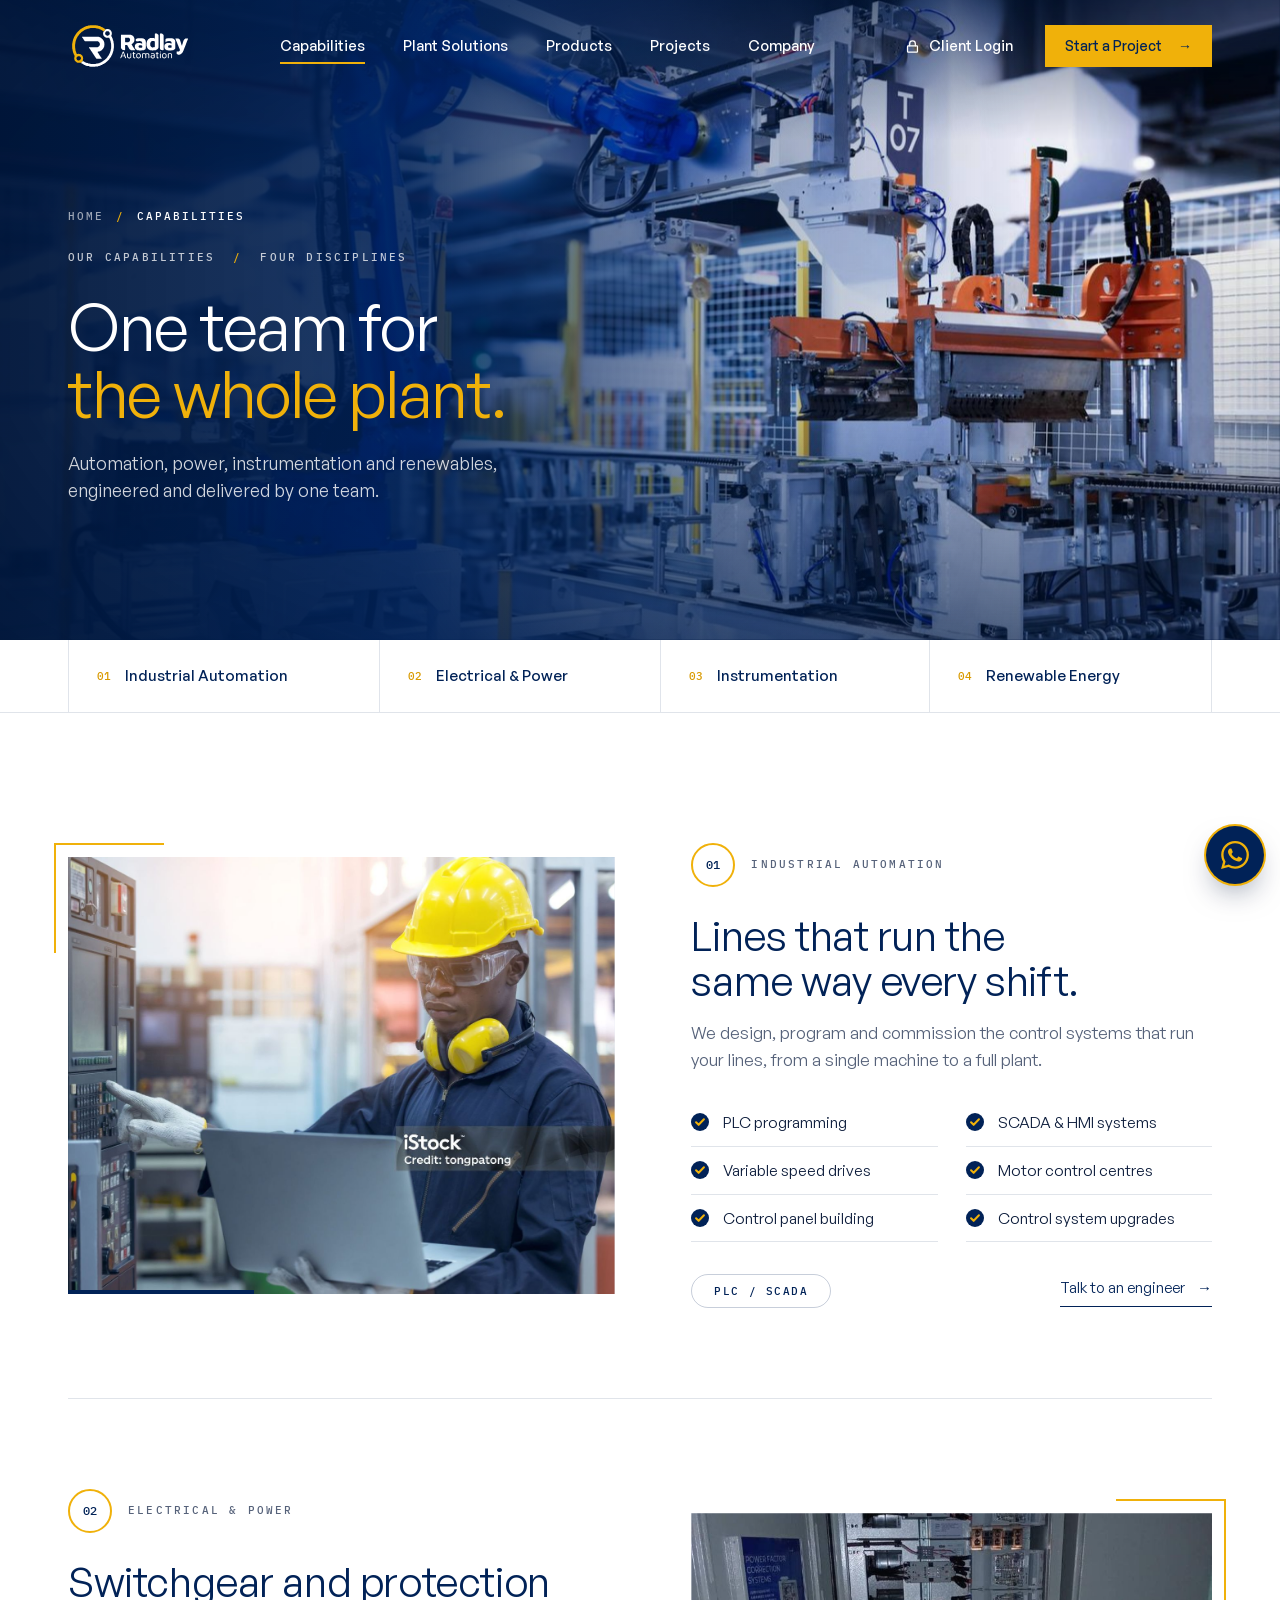
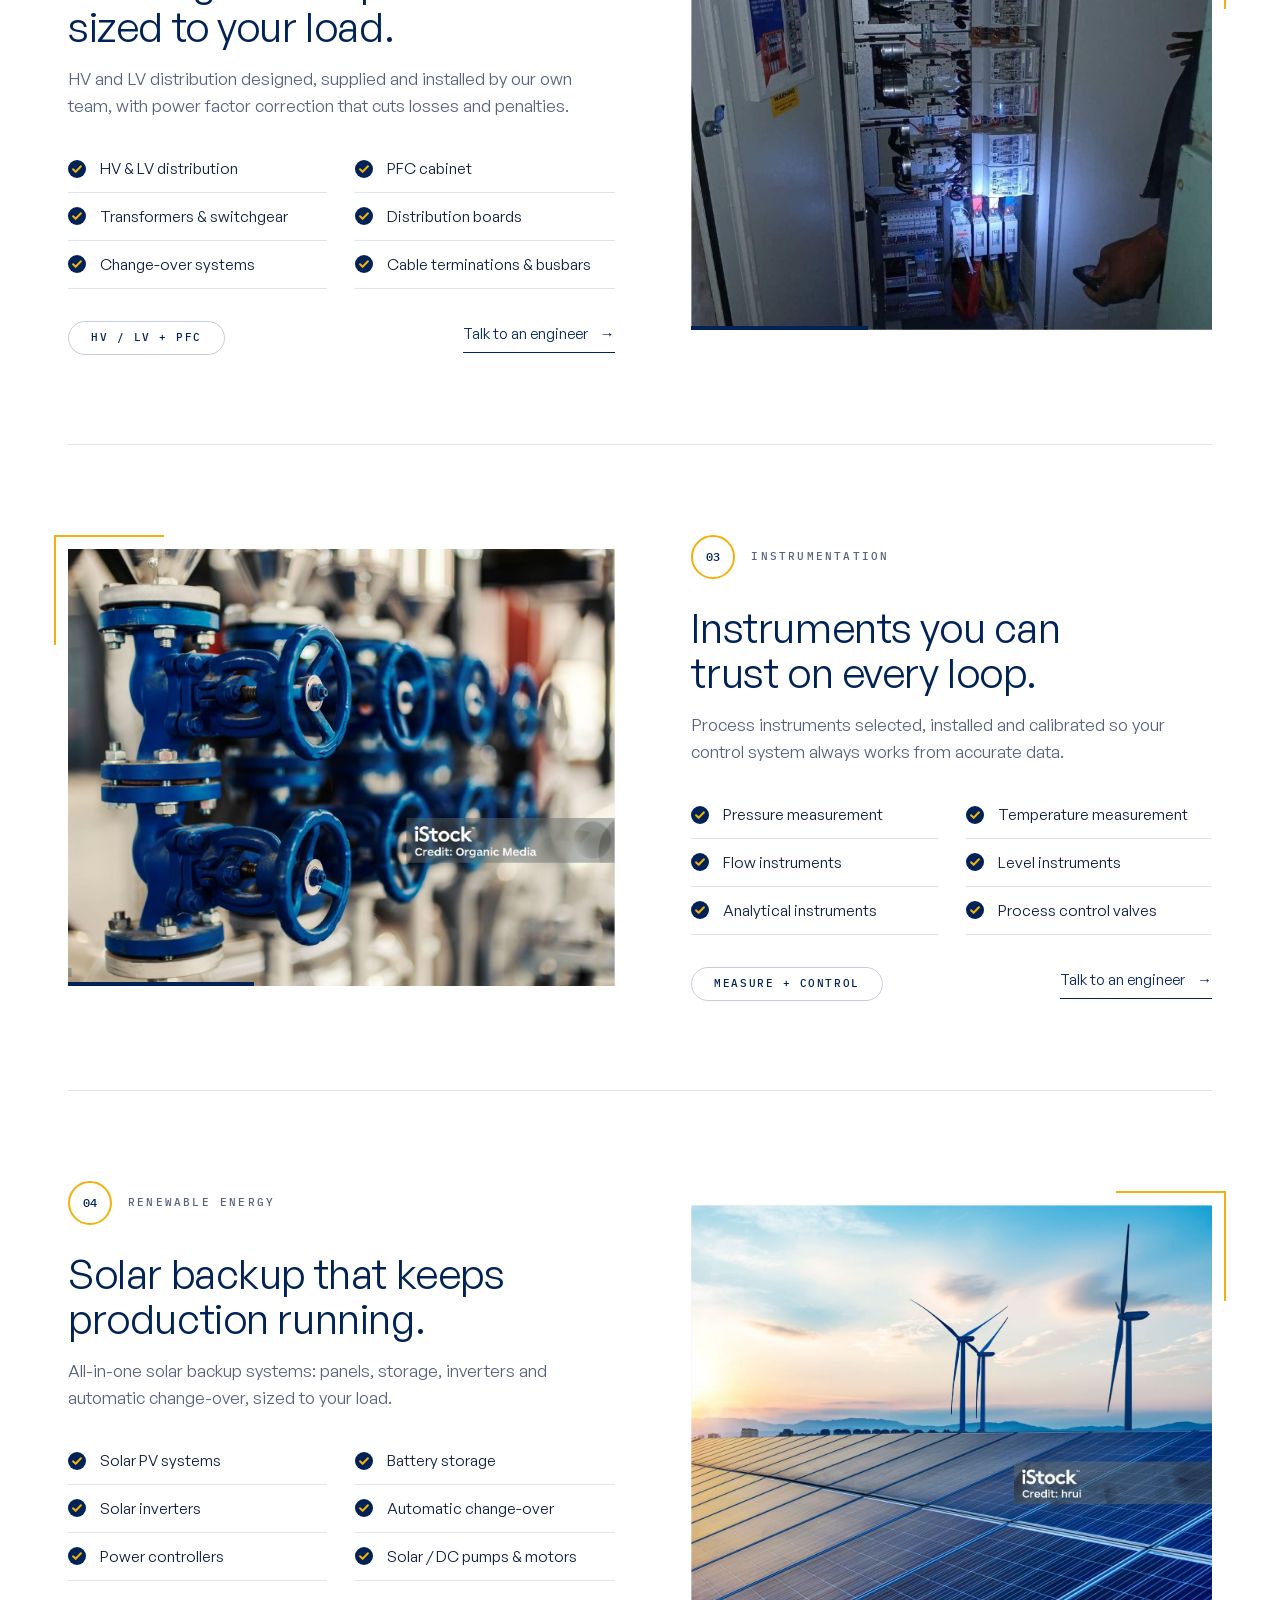
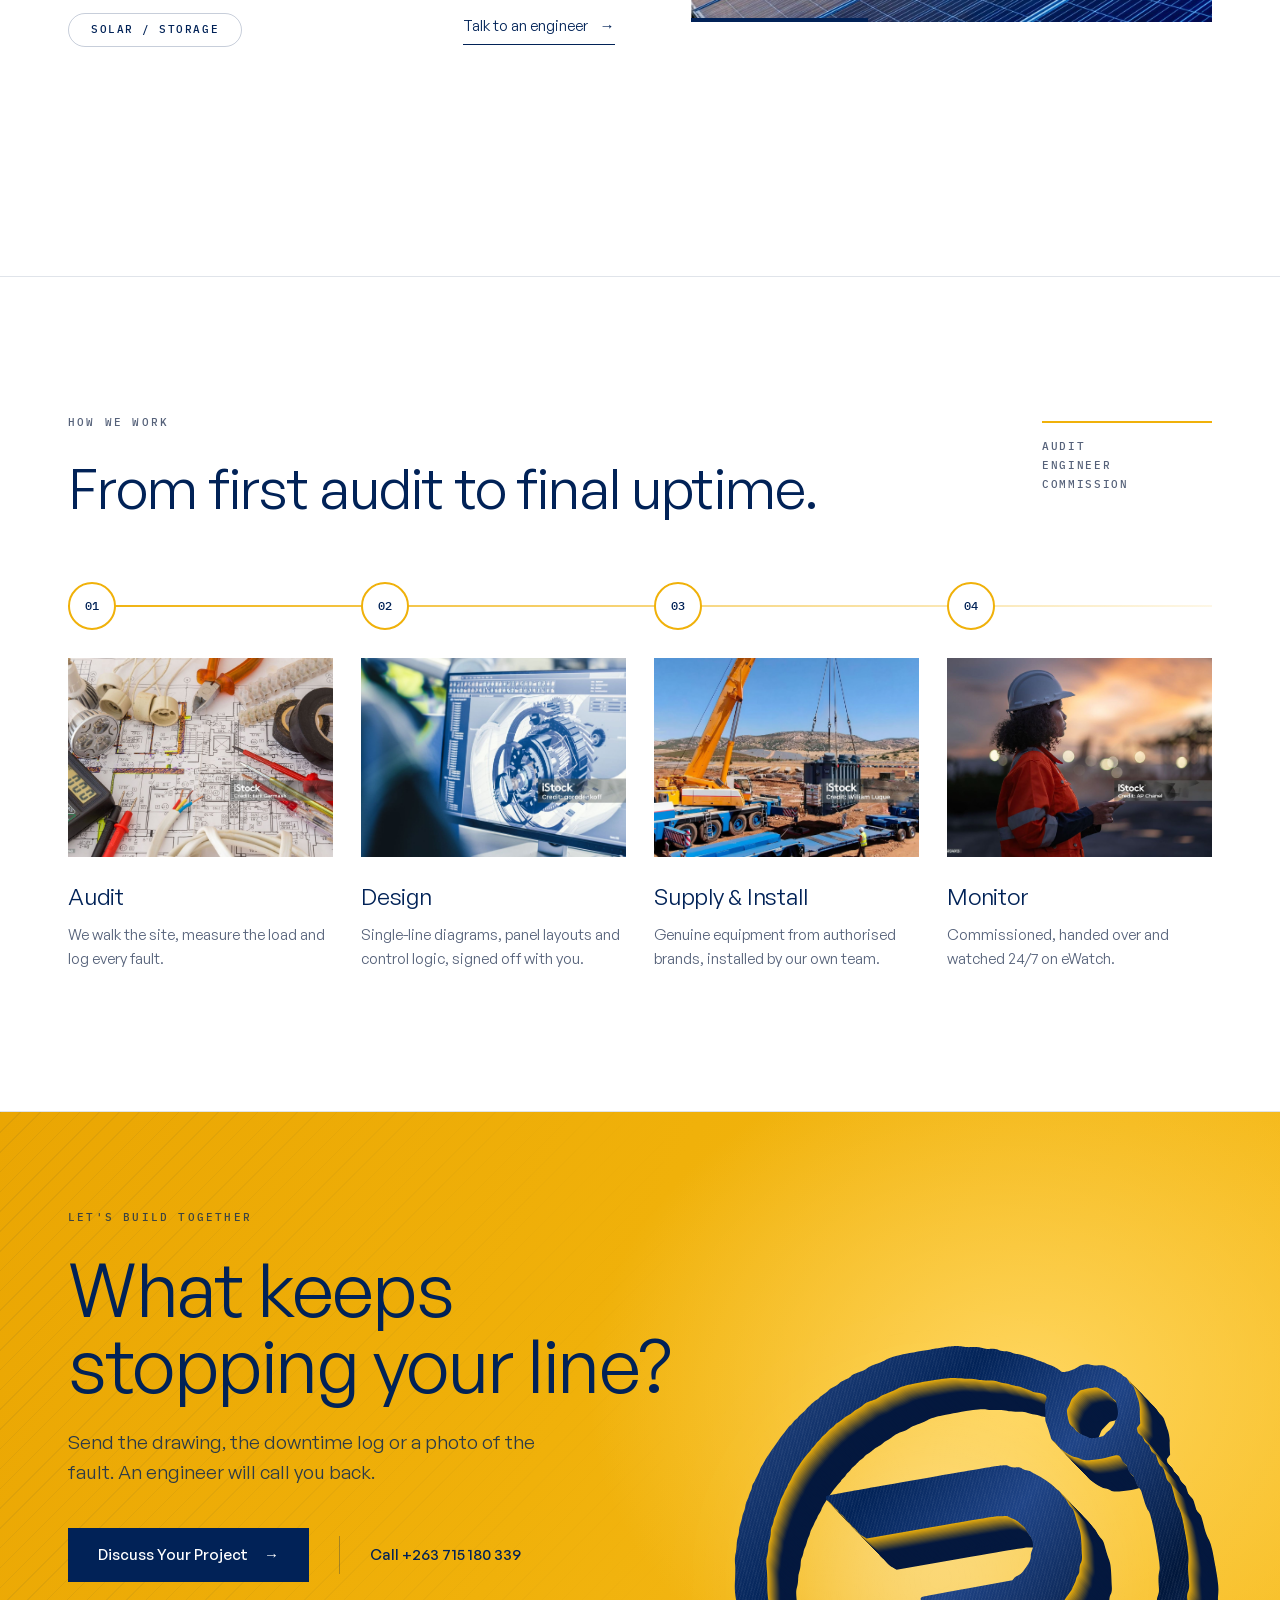
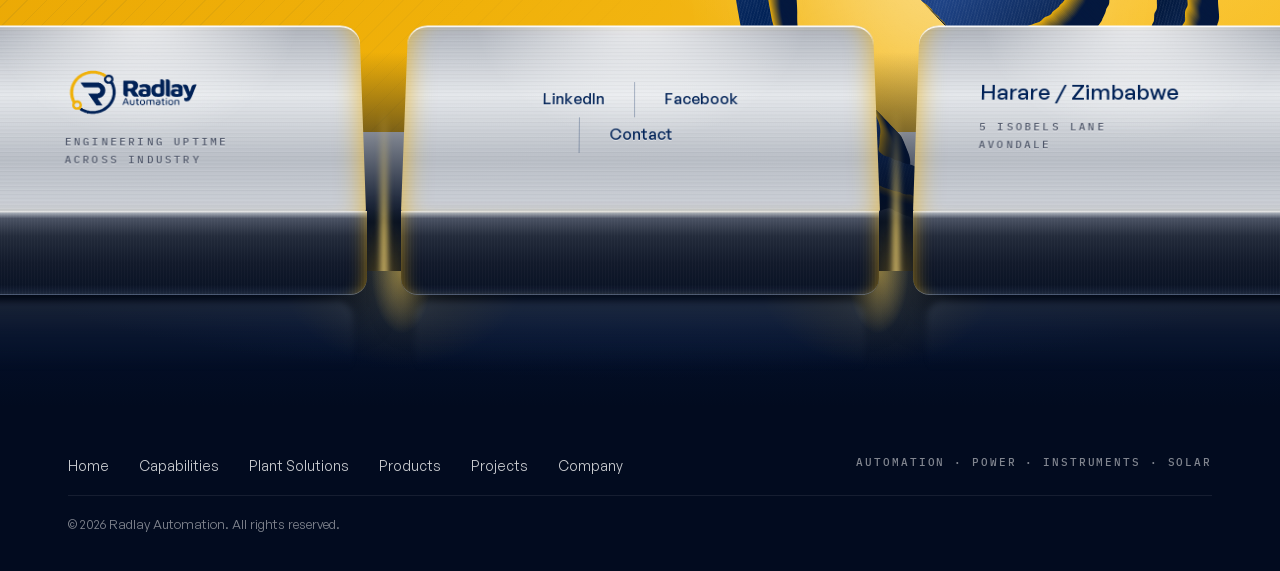
==== commit 14962c14: "Hero carousel with subject framing, partner strip, eWatch shortcut, WhatsApp, Google reviews - Home " ====
--- a/capabilities.html
+++ b/capabilities.html
@@ -35,6 +35,7 @@
     </nav>
     <a class="header-login" href="login.html"><svg viewBox="0 0 24 24" aria-hidden="true"><rect x="5" y="11" width="14" height="9" rx="1"/><path d="M8 11V8a4 4 0 0 1 8 0v3"/></svg>Client Login</a>
     <a class="btn btn-gold btn-sm header-cta" href="company.html#contact">Start a Project <span class="arr">→</span></a>
+    <a class="header-live" href="solutions.html#ewatch-live" aria-label="eWatch: see a live plant dashboard"><svg viewBox="0 0 24 14" aria-hidden="true"><path pathLength="1" d="M1 8h5l2.5-6 4 11 2.5-7 1.5 2H23"/></svg><b>eWatch</b><i aria-hidden="true"></i></a>
     <button class="burger" id="burger" aria-label="Open menu" aria-expanded="false" aria-controls="nav"><span></span><span></span></button>
   </div>
 </header>
@@ -44,7 +45,7 @@
 <!-- ============ PAGE HERO ============ -->
 <section class="hero page-hero">
   <div class="hero-visual" aria-hidden="true">
-    <img class="hero-photo" src="assets/img/robot-cell.jpg" alt="" fetchpriority="high" style="object-position:60% 50%">
+    <img class="hero-photo" src="assets/img/robot-cell.jpg" alt="" width="1400" height="878" fetchpriority="high" data-focus="30 20 50 52" data-focus-on="stacked" style="object-position:60% 50%">
   </div>
   <div class="wrap hero-inner">
     <p class="crumbs reveal"><a href="index.html">Home</a><span class="sep">/</span><span aria-current="page">Capabilities</span></p>
@@ -194,6 +195,12 @@
   </div>
 </footer>
 
+<a class="wa-float" href="https://wa.me/263715180339?text=Hello%20Radlay%2C%20I%20would%20like%20to%20talk%20to%20an%20engineer." target="_blank" rel="noopener" aria-label="Chat with a Radlay engineer on WhatsApp">
+  <svg class="wa-wave" viewBox="0 0 58 58" aria-hidden="true"><circle cx="29" cy="29" r="28"/><circle cx="29" cy="29" r="28"/><circle cx="29" cy="29" r="28"/></svg>
+  <svg class="wa-icon" viewBox="0 0 24 24" aria-hidden="true"><path d="M17.47 14.38c-.3-.15-1.76-.87-2.03-.97-.27-.1-.47-.15-.67.15-.2.3-.77.97-.94 1.16-.17.2-.35.22-.64.08-.3-.15-1.26-.46-2.39-1.48-.88-.79-1.48-1.76-1.65-2.06-.17-.3-.02-.46.13-.6.13-.14.3-.35.45-.52.15-.17.2-.3.3-.5.1-.2.05-.37-.03-.52-.07-.15-.67-1.61-.92-2.2-.24-.58-.49-.5-.67-.51h-.57c-.2 0-.52.07-.79.37-.27.3-1.04 1.02-1.04 2.48s1.07 2.88 1.21 3.07c.15.2 2.1 3.2 5.08 4.49.71.31 1.26.49 1.7.63.71.22 1.36.19 1.87.12.57-.09 1.76-.72 2-1.41.25-.7.25-1.29.18-1.41-.08-.13-.27-.2-.57-.35m-5.42 7.4h-.01a9.87 9.87 0 0 1-5.03-1.38l-.36-.21-3.74.98 1-3.65-.24-.37a9.86 9.86 0 0 1-1.51-5.26c0-5.45 4.44-9.88 9.89-9.88 2.64 0 5.12 1.03 6.99 2.9a9.83 9.83 0 0 1 2.89 6.99c0 5.45-4.44 9.88-9.88 9.88m8.41-18.3A11.82 11.82 0 0 0 12.05 0C5.5 0 .16 5.34.16 11.89c0 2.1.55 4.14 1.59 5.95L.06 24l6.3-1.65a11.88 11.88 0 0 0 5.68 1.45h.01c6.55 0 11.89-5.34 11.89-11.89a11.82 11.82 0 0 0-3.48-8.41z"/></svg>
+  <span class="wa-label">Chat with an engineer</span>
+</a>
+
 <script src="assets/js/main.js" defer></script>
 </body>
 </html>
--- a/assets/css/styles.css
+++ b/assets/css/styles.css
@@ -29,7 +29,20 @@
 
   --wrap: 1240px;
   --gutter: clamp(16px, 4vw, 48px);
-  --ease: cubic-bezier(.22, .61, .36, 1);
+  /* motion: one scale, three curves (enter settles, exit leaves, standard changes state) */
+  --motion-press: 110ms;
+  --motion-fast: 160ms;
+  --motion-normal: 240ms;
+  --motion-slow: 420ms;
+  --motion-reveal: 500ms;
+  --motion-image: 800ms;
+  --motion-draw: 1100ms;
+  --ease-standard: cubic-bezier(.2, 0, 0, 1);
+  --ease-enter: cubic-bezier(0, 0, .2, 1);
+  --ease-exit: cubic-bezier(.4, 0, 1, 1);
+  --ease-inout: cubic-bezier(.65, 0, .35, 1);
+  --ease: var(--ease-standard);
+  --rise: 20px;
   --section-y: clamp(88px, 11vw, 140px);
   --header-h: 92px;
   /* surface textures: grid on dark grounds, dots on paper, hatch on the gold accent */
@@ -65,12 +78,9 @@
   display: flex; align-items: center; gap: 18px;
   font: 500 11px/1 var(--f-mono); letter-spacing: .2em; text-transform: uppercase; color: var(--muted);
 }
-.eyebrow::after { content: ""; width: 88px; height: 1px; background: var(--line-2); }
 .eyebrow .sep { color: var(--gold-deep); }
 .eyebrow-light { color: rgba(255, 255, 255, .7); }
-.eyebrow-light::after { background: rgba(255, 255, 255, .3); }
 .eyebrow-dark { color: rgba(1, 34, 87, .75); }
-.eyebrow-dark::after { background: rgba(1, 34, 87, .35); }
 
 .mono-label { font: 500 10.5px/1.6 var(--f-mono); letter-spacing: .18em; text-transform: uppercase; color: var(--dim); }
 
@@ -79,10 +89,9 @@
   height: 54px; padding: 0 30px;
   font: 500 15px/1 var(--f-body);
   border: 0; border-radius: 0; cursor: pointer;
-  transition: background .3s, box-shadow .3s var(--ease), color .3s;
-}
-.btn .arr { transition: transform .3s var(--ease); }
-.btn:hover .arr { transform: translateX(4px); }
+  transition: background var(--motion-fast), box-shadow var(--motion-fast) var(--ease), color var(--motion-fast);
+}
+.btn .arr { transition: transform var(--motion-normal) var(--ease-standard); }
 .btn-gold { background: var(--gold); color: var(--navy); }
 .btn-gold:hover { background: var(--gold-hot); box-shadow: 0 12px 36px -12px rgba(240, 177, 10, .8); }
 .btn-navy { background: var(--navy); color: #fff; }
@@ -92,7 +101,7 @@
 .link-underline {
   display: inline-flex; gap: 12px; align-items: center; font-size: 15px; padding-bottom: 7px; color: var(--navy);
   background: linear-gradient(var(--navy), var(--navy)) left bottom / 100% 1px no-repeat;
-  transition: color .3s;
+  transition: color var(--motion-fast);
 }
 .link-underline:hover { color: var(--gold-deep); background-image: linear-gradient(var(--gold), var(--gold)); }
 
@@ -103,7 +112,7 @@
   display: inline-flex; align-items: center; height: 34px; padding: 0 22px;
   border: 1px solid var(--line-2); border-radius: 999px;
   font: 500 11px/1 var(--f-mono); letter-spacing: .14em; text-transform: uppercase; color: var(--navy);
-  transition: border-color .3s, color .3s, background .3s;
+  transition: border-color var(--motion-fast), color var(--motion-fast), background var(--motion-fast);
 }
 .pill-gold { margin-top: 36px; border-color: var(--gold); color: var(--gold); }
 
@@ -117,24 +126,24 @@
     repeating-linear-gradient(115deg, rgba(255, 255, 255, .07) 0 1px, transparent 1px 3px),
     linear-gradient(115deg, transparent 35%, rgba(255, 255, 255, .6) 48%, transparent 60%);
   background-size: auto, 300% 100%;
-  animation: sheen 7s ease-in-out infinite;
+  animation: sheen 1.8s var(--ease-inout) both paused; /* one sweep when the mark comes into view */
 }
 
 /* ---------- Header ---------- */
 .site-header {
   position: fixed; inset: 0 0 auto 0; z-index: 50;
   background: rgba(255, 255, 255, .0); border-bottom: 1px solid transparent;
-  transition: background .4s, border-color .4s, box-shadow .4s;
+  transition: background var(--motion-fast), border-color var(--motion-fast), box-shadow var(--motion-fast);
 }
 .site-header.scrolled {
   background: rgba(255, 255, 255, .88);
   backdrop-filter: blur(14px) saturate(160%); -webkit-backdrop-filter: blur(14px) saturate(160%);
   border-color: var(--line); box-shadow: 0 10px 30px -20px rgba(1, 34, 87, .35);
 }
-.header-inner { display: flex; align-items: center; gap: 32px; height: 92px; transition: height .4s var(--ease); }
+.header-inner { display: flex; align-items: center; gap: 32px; height: 92px; transition: height var(--motion-normal) var(--ease); }
 .scrolled .header-inner { height: 72px; }
 .brand { position: relative; }
-.brand img { height: 50px; width: auto; transition: height .4s var(--ease), opacity .3s; }
+.brand img { height: 50px; width: auto; transition: height var(--motion-normal) var(--ease), opacity var(--motion-fast); }
 .brand .logo-light { position: absolute; left: 0; top: 0; opacity: 0; }
 .site-header:not(.scrolled) .logo-dark { opacity: 0; }
 .site-header:not(.scrolled) .logo-light { opacity: 1; }
@@ -144,12 +153,11 @@
 .nav a { font-size: 14.5px; font-weight: 500; color: var(--navy); position: relative; padding: 6px 0; }
 .nav a:not(.btn)::after {
   content: ""; position: absolute; left: 0; bottom: 0; height: 2px; width: 100%;
-  background: var(--gold); transform: scaleX(0); transform-origin: right; transition: transform .35s var(--ease);
-}
-.nav a:not(.btn):hover::after { transform: scaleX(1); transform-origin: left; }
+  background: var(--gold); transform: scaleX(0); transform-origin: right; transition: transform var(--motion-normal) var(--ease);
+}
 .nav-cta-mobile { display: none; }
 .header-cta { margin-left: auto; }
-.header-login { margin-left: auto; display: inline-flex; align-items: center; gap: 8px; font-size: 14.5px; font-weight: 500; color: var(--navy); transition: color .3s; }
+.header-login { margin-left: auto; display: inline-flex; align-items: center; gap: 8px; font-size: 14.5px; font-weight: 500; color: var(--navy); transition: color var(--motion-fast); }
 .header-login svg { width: 17px; height: 17px; fill: none; stroke: currentColor; stroke-width: 1.8; stroke-linecap: round; }
 .header-login:hover { color: var(--gold-deep); }
 .header-login + .header-cta { margin-left: 0; }
@@ -157,6 +165,7 @@
 .site-header:not(.scrolled) .header-login:hover { color: var(--gold); }
 .nav-login-mobile { display: none; }
 .burger { display: none; }
+.header-live { display: none; }
 
 /* ---------- Hero ---------- */
 .hero {
@@ -164,17 +173,16 @@
   display: flex; align-items: center; overflow: hidden; isolation: isolate;
   background: var(--navy-deep); color: #fff;
 }
-.hero-visual { position: absolute; inset: 0; z-index: -1; }
+.hero-visual { position: absolute; inset: 0; z-index: -1; overflow: hidden; }
 .hero-photo { position: absolute; inset: 0; width: 100%; height: 100%; object-fit: cover; object-position: 70% 50%; animation: heroZoom 18s var(--ease) both; }
 .hero-visual::after { /* navy overlay, strongest behind the text */
   content: ""; position: absolute; inset: 0;
   background:
-    linear-gradient(90deg, rgba(0, 22, 58, .96) 0%, rgba(1, 34, 87, .88) 32%, rgba(1, 34, 87, .45) 62%, rgba(1, 34, 87, .08) 100%),
+    linear-gradient(90deg, rgba(0, 22, 58, .96) 0%, rgba(1, 34, 87, .88) 32%, rgba(1, 34, 87, .3) 58%, rgba(1, 34, 87, 0) 80%),
     linear-gradient(0deg, rgba(0, 22, 58, .6), transparent 35%),
     linear-gradient(180deg, rgba(0, 22, 58, .55), transparent 22%);
 }
 .hero .eyebrow { color: rgba(255, 255, 255, .75); }
-.hero .eyebrow::after { background: rgba(255, 255, 255, .35); }
 .hero .eyebrow .sep { color: var(--gold); }
 .hero-title { color: #fff; }
 .hero .link-underline { color: #fff; background-image: linear-gradient(#fff, #fff); }
@@ -195,14 +203,44 @@
 .num, .hero-stats dt, .w-ring b, .w-pf b, .hmi-clock { font-variant-numeric: tabular-nums lining-nums; }
 .hero-stats dd { margin: 12px 0 0; font: 500 10.5px/1.4 var(--f-mono); letter-spacing: .18em; text-transform: uppercase; color: rgba(255, 255, 255, .6); }
 
+/* Home hero slides: the photos crossfade; each settles from a slight zoom while it is on */
+.hero-home .hero-photo { animation: none; transition: opacity var(--motion-image) var(--ease-inout); }
+.hero-home .hero-photo:not(.is-on) { opacity: 0; }
+.js .hero-home .hero-photo.is-on { animation: heroSettle 7.6s var(--ease-enter) both; }
+.hero-slides { position: absolute; left: 0; right: 0; bottom: clamp(24px, 5vh, 72px); z-index: 1; pointer-events: none; }
+html:not(.js) .hero-slides { display: none; }
+.hero-slides .wrap { display: flex; justify-content: flex-end; }
+.hero-ctrl {
+  display: flex; align-items: center; gap: 18px; pointer-events: auto;
+  font: 500 10.5px/1 var(--f-mono); letter-spacing: .18em; text-transform: uppercase; color: rgba(255, 255, 255, .78);
+}
+.hero-cap { margin: 0; white-space: nowrap; }
+.hero-cap .num { margin-right: 12px; color: var(--gold); }
+.hero-dots { display: flex; gap: 6px; }
+.hero-dots button { position: relative; width: 38px; height: 28px; padding: 0; border: 0; background: none; cursor: pointer; }
+.hero-dots button::before, .hero-dots i { content: ""; position: absolute; left: 0; right: 0; top: 13px; height: 2px; }
+.hero-dots button::before { background: rgba(255, 255, 255, .3); transition: background var(--motion-fast) var(--ease-standard); }
+.hero-dots i { background: var(--gold); transform: scaleX(0); transform-origin: left; }
+.hero-dots [aria-current="true"] i { transform: none; }
+.hero-slides.is-auto [aria-current="true"] i { animation: heroProg 7s linear both; }
+.hero-slides:is(.is-paused, .is-offscreen) .hero-dots i, .hero-ctrl:has(:focus-visible) .hero-dots i { animation-play-state: paused; }
+.hero-pause {
+  display: inline-flex; align-items: center; justify-content: center; width: 30px; height: 28px; padding: 0;
+  border: 1px solid rgba(255, 255, 255, .28); background: transparent; color: rgba(255, 255, 255, .8); cursor: pointer;
+  transition: color var(--motion-fast) var(--ease-standard), border-color var(--motion-fast) var(--ease-standard), transform var(--motion-press) var(--ease-standard);
+}
+.hero-pause i { width: 8px; height: 9px; border-left: 2.5px solid currentColor; border-right: 2.5px solid currentColor; }
+.hero-pause[aria-pressed="true"] i { width: 0; height: 0; border: 0; border-left: 8px solid currentColor; border-top: 5px solid transparent; border-bottom: 5px solid transparent; margin-left: 2px; }
+.hero-pause:active { transform: scale(.97); }
+.hero-pause:focus-visible, .hero-dots button:focus-visible { outline: 2px solid var(--gold); outline-offset: 2px; }
+
 /* ---------- Partners ---------- */
 .partners { border-bottom: 1px solid var(--line); background: var(--white); }
 .partners-inner { display: flex; align-items: center; gap: 48px; min-height: 120px; }
 .partners .mono-label { flex: none; padding-right: 48px; border-right: 1px solid var(--line); }
 .partner-logos { flex: 1; display: flex; align-items: center; justify-content: space-between; gap: 40px; flex-wrap: wrap; }
-.partner-logos img { height: 44px; width: auto; transition: transform .4s var(--ease); }
+.partner-logos img { height: 44px; width: auto; transition: transform var(--motion-normal) var(--ease); }
 .partner-logos li:nth-child(2) img { height: 52px; }
-.partner-logos img:hover { transform: translateY(-3px); }
 
 /* ---------- Section frame ---------- */
 .section { padding: var(--section-y) 0; border-bottom: 1px solid var(--line); position: relative; }
@@ -222,15 +260,12 @@
 .cap-index::after { content: ""; flex: 1; height: 1px; background: var(--line-2); }
 .cap-body { flex: 1; display: flex; flex-direction: column; border-left: 1px solid var(--line-2); padding: 0 0 6px 22px; }
 .cap-media { position: relative; aspect-ratio: 16 / 10; overflow: hidden; background: var(--paper-2); }
-.cap-media img { width: 100%; height: 100%; object-fit: cover; transform: scale(1.02); transition: transform 1.1s var(--ease); }
-.cap-media::after { content: ""; position: absolute; left: 0; right: 0; bottom: 0; height: 3px; background: var(--dot); transform: scaleX(0); transform-origin: left; transition: transform .6s var(--ease); }
-.cap:hover .cap-media img { transform: scale(1.07); }
-.cap:hover .cap-media::after { transform: scaleX(1); }
+.cap-media img { width: 100%; height: 100%; object-fit: cover; transform: scale(1.02); transition: transform var(--motion-slow) var(--ease); }
+.cap-media::after { content: ""; position: absolute; left: 0; right: 0; bottom: 0; height: 3px; background: var(--dot); transform: scaleX(0); transform-origin: left; transition: transform var(--motion-slow) var(--ease); }
 .cap h3 { margin-top: 26px; font-size: 23px; line-height: 1.2; }
 .cap p { margin-top: 10px; color: var(--muted); font-size: 15px; line-height: 1.55; flex: 1; }
 .cap-foot { display: flex; align-items: center; justify-content: space-between; margin-top: 26px; color: var(--navy); }
-.cap-foot .arr { font-size: 19px; transition: transform .35s var(--ease); }
-.cap:hover .cap-foot .arr { transform: translateX(6px); }
+.cap-foot .arr { font-size: 19px; transition: transform var(--motion-normal) var(--ease); }
 .cap:hover .pill { background: var(--navy); border-color: var(--navy); color: #fff; }
 
 /* ---------- Plant solutions: live plant schematic in an eWatch HMI frame ---------- */
@@ -250,7 +285,7 @@
 .sol-head { display: grid; grid-template-columns: 1.15fr 1fr; gap: 40px 72px; align-items: end; margin-bottom: 56px; }
 .sol-hint { display: flex; align-items: center; gap: 12px; margin-top: 22px; font: 500 11px/1.4 var(--f-mono); letter-spacing: .16em; text-transform: uppercase; color: var(--gold); }
 .sol-hint i { position: relative; width: 10px; height: 10px; border-radius: 50%; background: var(--gold); flex: none; }
-.sol-hint i::after { content: ""; position: absolute; inset: -5px; border-radius: 50%; border: 1px solid var(--gold); animation: ping 2s ease-out infinite; }
+.sol-hint i::after { content: ""; position: absolute; inset: -5px; border-radius: 50%; border: 1px solid rgba(240, 177, 10, .5); }
 
 .hmi {
   position: relative; background: linear-gradient(180deg, #03214f, #011a40);
@@ -269,10 +304,10 @@
 .plant { display: block; width: 100%; height: auto; overflow: visible; }
 
 /* schematic strokes */
-.plant .s-line { fill: none; stroke: rgba(196, 210, 235, .62); stroke-width: 1.6; transition: stroke .5s, fill .5s; }
+.plant .s-line { fill: none; stroke: rgba(196, 210, 235, .62); stroke-width: 1.6; transition: stroke var(--motion-fast), fill var(--motion-fast); }
 .plant .s-line.thin { stroke-width: 1; stroke: rgba(196, 210, 235, .38); }
 .plant .s-fill { fill: rgba(255, 255, 255, .035); }
-.plant .s-label { font: 500 11px var(--f-mono); letter-spacing: .14em; text-transform: uppercase; fill: rgba(255, 255, 255, .62); transition: fill .5s; }
+.plant .s-label { font: 500 11px var(--f-mono); letter-spacing: .14em; text-transform: uppercase; fill: rgba(255, 255, 255, .62); transition: fill var(--motion-fast); }
 .plant .s-label.dim { fill: rgba(255, 255, 255, .36); letter-spacing: .1em; }
 .plant .s-digits { font: 500 11px var(--f-mono); fill: #39d98a; }
 .plant .s-digits.big { font: 500 22px var(--f-display); fill: var(--gold); }
@@ -280,7 +315,7 @@
 .plant .s-cable { fill: none; stroke: rgba(240, 177, 10, .22); stroke-width: 4; stroke-linecap: round; }
 .plant .s-flow { fill: none; stroke: var(--gold); stroke-width: 2; stroke-dasharray: 4 14; stroke-linecap: round; animation: flow 1.1s linear infinite; }
 .plant .s-flow.slow { animation-duration: 1.8s; }
-.plant .s-signal { fill: none; stroke: rgba(110, 168, 255, .7); stroke-width: 1.3; stroke-dasharray: 3 6; animation: flow 2.4s linear infinite; transition: stroke .5s; }
+.plant .s-signal { fill: none; stroke: rgba(110, 168, 255, .7); stroke-width: 1.3; stroke-dasharray: 3 6; animation: flow 2.4s linear infinite; transition: stroke var(--motion-fast); }
 .plant .s-signal.uplink { stroke-dasharray: 2 8; animation-duration: 1.6s; }
 .plant .s-led { stroke: none; }
 .plant .s-led.ok { fill: #39d98a; }
@@ -311,17 +346,16 @@
   position: absolute; left: var(--x); top: var(--y);
   width: 34px; height: 34px; margin: -17px 0 0 -17px; padding: 0; border-radius: 50%; cursor: pointer;
   display: grid; place-items: center; background: var(--navy-deep); border: 1.5px solid var(--gold); color: var(--gold);
-  font: 600 11px/1 var(--f-mono); transition: background .3s, color .3s, transform .3s var(--ease); z-index: 1;
+  font: 600 11px/1 var(--f-mono); transition: background var(--motion-fast), color var(--motion-fast), transform var(--motion-normal) var(--ease); z-index: 1;
 }
 .hot::after { content: ""; position: absolute; inset: -6px; border-radius: 50%; border: 1px solid rgba(240, 177, 10, .6); animation: ping 2.4s ease-out infinite; pointer-events: none; }
-.hot:hover { transform: scale(1.12); }
 .hot.is-on { background: var(--gold); color: var(--navy); transform: scale(1.15); }
 .hot.is-on::after { animation-duration: 1.4s; }
 .hot:focus-visible { outline: 2px solid #fff; outline-offset: 4px; }
 
 /* readout */
 .hmi-read { position: relative; padding: 30px 30px 26px; min-height: 100%; background: rgba(0, 0, 0, .14); }
-.read { animation: readIn .5s var(--ease); }
+.read { animation: readIn var(--motion-normal) var(--ease-enter); }
 .read[hidden] { display: none; }
 .read-k { display: flex; align-items: center; gap: 12px; font: 500 10.5px/1 var(--f-mono); letter-spacing: .18em; text-transform: uppercase; color: rgba(255, 255, 255, .55); }
 .read-k span { padding: 5px 7px; background: var(--gold); color: var(--navy); letter-spacing: .04em; }
@@ -337,7 +371,7 @@
 .w-row b { font-weight: 500; color: #fff; }
 .w-ok { color: #39d98a; }
 .w-spark { display: block; width: 100%; height: 48px; margin-top: 10px; }
-.w-spark path { stroke-dasharray: 400; stroke-dashoffset: 400; animation: draw 1.6s var(--ease) forwards; }
+.w-spark path { stroke-dasharray: 400; stroke-dashoffset: 400; animation: draw 900ms var(--ease-enter) forwards; }
 .w-compare { display: grid; grid-template-columns: 1fr auto 1fr; gap: 10px; align-items: center; }
 .w-compare div { padding: 12px; border: 1px dashed rgba(255, 255, 255, .2); }
 .w-compare div.after { border: 1px solid var(--gold); background: rgba(240, 177, 10, .08); }
@@ -349,20 +383,20 @@
 .w-ring { position: relative; width: 84px; height: 84px; flex: none; }
 .w-ring svg { width: 100%; height: 100%; transform: rotate(-90deg); }
 .w-ring circle { fill: none; stroke: rgba(255, 255, 255, .1); stroke-width: 8; }
-.w-ring circle.on { stroke: var(--gold); stroke-linecap: round; stroke-dasharray: 100; stroke-dashoffset: 100; animation: ring 1.6s var(--ease) forwards; }
+.w-ring circle.on { stroke: var(--gold); stroke-linecap: round; stroke-dasharray: 100; stroke-dashoffset: 100; animation: ring 900ms var(--ease-enter) forwards; }
 .w-ring b { position: absolute; inset: 0; display: grid; place-content: center; text-align: center; font: 500 22px/1 var(--f-display); color: #fff; }
 .w-ring small { display: block; margin-top: 3px; font: 500 8px/1 var(--f-mono); letter-spacing: .1em; color: rgba(255, 255, 255, .5); }
 .w-bars { flex: 1; display: grid; gap: 9px; }
 .w-bars li { display: grid; grid-template-columns: 82px 1fr 34px; align-items: center; gap: 8px; font-size: 10.5px; color: rgba(255, 255, 255, .6); }
 .w-bars i { height: 5px; background: rgba(255, 255, 255, .1); position: relative; overflow: hidden; }
-.w-bars i::after { content: ""; position: absolute; inset: 0; background: var(--gold); transform-origin: left; transform: scaleX(calc(var(--v) / 100)); animation: grow 1.2s var(--ease) both; }
+.w-bars i::after { content: ""; position: absolute; inset: 0; background: var(--gold); transform-origin: left; transform: scaleX(calc(var(--v) / 100)); animation: grow 700ms var(--ease-enter) both; }
 .w-bars b { font-weight: 500; color: #fff; text-align: right; }
 .w-alarms li { display: grid; grid-template-columns: 52px 1fr auto; gap: 10px; align-items: center; padding: 9px 10px; margin-bottom: 6px; font-size: 11px; background: rgba(255, 255, 255, .04); border-left: 3px solid rgba(255, 255, 255, .25); color: rgba(255, 255, 255, .6); }
 .w-alarms li.hi { border-left-color: #f97066; background: rgba(249, 112, 102, .1); color: #fff; }
 .w-alarms li.mid { border-left-color: var(--gold); color: #fff; }
 .w-alarms b { font-weight: 500; color: #fff; }
 .w-alarms em { font-style: normal; color: rgba(255, 255, 255, .45); }
-.w-alarms li.hi em { color: #f97066; animation: blink 1.2s ease-in-out infinite; }
+.w-alarms li.hi em { color: #f97066; }
 .w-pf { display: grid; grid-template-columns: auto 1fr auto; gap: 14px; align-items: center; }
 .w-pf small { display: block; font-size: 9.5px; letter-spacing: .14em; text-transform: uppercase; color: rgba(255, 255, 255, .45); }
 .w-pf b { font: 500 24px/1.1 var(--f-display); color: #fff; }
@@ -372,7 +406,7 @@
 .w-pf .track i.t { background: var(--navy-deep); box-shadow: 0 0 0 1px var(--gold); }
 .w-note { margin-top: 12px; font-size: 10.5px; line-height: 1.5; color: rgba(255, 255, 255, .55); }
 .w-cols { display: grid; grid-template-columns: repeat(6, 1fr); gap: 8px; align-items: end; height: 70px; margin-bottom: 8px; }
-.w-cols i { display: block; height: calc(var(--v) * 1%); background: rgba(255, 255, 255, .2); transform-origin: bottom; animation: rise-col 1s var(--ease) both; }
+.w-cols i { display: block; height: calc(var(--v) * 1%); background: rgba(255, 255, 255, .2); transform-origin: bottom; animation: rise-col 600ms var(--ease-enter) both; }
 .w-cols i.now { background: var(--gold); }
 .w-cols i:nth-child(2) { animation-delay: .06s; } .w-cols i:nth-child(3) { animation-delay: .12s; } .w-cols i:nth-child(4) { animation-delay: .18s; } .w-cols i:nth-child(5) { animation-delay: .24s; } .w-cols i:nth-child(6) { animation-delay: .3s; }
 
@@ -381,7 +415,7 @@
 .hmi-tabs button {
   position: relative; display: flex; align-items: center; gap: 10px; padding: 18px 16px; text-align: left; cursor: pointer;
   background: none; border: 0; border-right: 1px solid rgba(255, 255, 255, .1); color: rgba(255, 255, 255, .62);
-  font: 500 13.5px/1.25 var(--f-body); transition: color .3s, background .3s;
+  font: 500 13.5px/1.25 var(--f-body); transition: color var(--motion-fast), background var(--motion-fast);
 }
 .hmi-tabs button:last-child { border-right: 0; }
 .hmi-tabs button span { font: 500 10.5px/1 var(--f-mono); color: var(--gold); }
@@ -413,12 +447,11 @@
   display: grid; place-items: center; width: 48px; height: 48px; border-radius: 50%;
   background: var(--white); border: 2px solid var(--gold);
   font: 500 12px/1 var(--f-mono); color: var(--navy); position: relative;
-  transition: background .4s, color .4s;
+  transition: background var(--motion-fast), color var(--motion-fast);
 }
 .steps li:hover .step-n { background: var(--navy); color: #fff; border-color: var(--navy); }
 .step-media { margin-top: 28px; aspect-ratio: 4 / 3; overflow: hidden; background: var(--paper-2); }
-.step-media img { width: 100%; height: 100%; object-fit: cover; transition: transform 1.1s var(--ease); }
-.steps li:hover .step-media img { transform: scale(1.06); }
+.step-media img { width: 100%; height: 100%; object-fit: cover; transition: transform var(--motion-slow) var(--ease); }
 .steps h3 { margin-top: 22px; font-size: 23px; }
 .steps p { margin-top: 8px; color: var(--muted); font-size: 15px; }
 
@@ -432,11 +465,9 @@
 .bento .tile:nth-child(5) { grid-area: e; }
 .bento .tile:nth-child(6) { grid-area: f; }
 .tile { position: relative; margin: 0; overflow: hidden; background: var(--paper-2); }
-.tile img { width: 100%; height: 100%; object-fit: cover; transition: transform 1.2s var(--ease); }
+.tile img { width: 100%; height: 100%; object-fit: cover; transition: transform var(--motion-slow) var(--ease); }
 .tile::after { content: ""; position: absolute; inset: 0; pointer-events: none; background: linear-gradient(180deg, transparent 45%, rgba(0, 22, 58, .9)); }
-.tile::before { content: ""; position: absolute; inset: 0; z-index: 2; pointer-events: none; box-shadow: inset 0 0 0 0 var(--gold); transition: box-shadow .4s; }
-.tile:hover img { transform: scale(1.06); }
-.tile:hover::before { box-shadow: inset 0 0 0 3px var(--gold); }
+.tile::before { content: ""; position: absolute; inset: 0; z-index: 2; pointer-events: none; box-shadow: inset 0 0 0 0 var(--gold); transition: box-shadow var(--motion-fast); }
 .tile figcaption { position: absolute; left: 20px; right: 20px; bottom: 18px; z-index: 1; display: flex; flex-direction: column; align-items: flex-start; gap: 10px; }
 .tile figcaption b { font: 400 19px/1.2 var(--f-display); color: #fff; }
 .tile .pill { height: 26px; padding: 0 12px; font-size: 9.5px; background: var(--gold); border-color: var(--gold); color: var(--navy); }
@@ -445,18 +476,16 @@
 .prod-grid { display: grid; grid-template-columns: repeat(3, 1fr); column-gap: 40px; }
 .prod { display: flex; flex-direction: column; }
 .prod-media { aspect-ratio: 16 / 10; overflow: hidden; position: relative; }
-.prod-media img { width: 100%; height: 100%; object-fit: cover; transition: transform 1.1s var(--ease); }
-.prod:hover .prod-media img { transform: scale(1.05); }
+.prod-media img { width: 100%; height: 100%; object-fit: cover; transition: transform var(--motion-slow) var(--ease); }
 .prod-body { padding: 26px 0 16px 22px; border-left: 1px solid var(--line-2); }
 .prod-k { font: 500 11px/1 var(--f-mono); letter-spacing: .18em; text-transform: uppercase; color: var(--navy); display: inline-block; padding: 7px 10px; background: var(--gold); }
 .prod-d { margin-top: 14px; color: var(--muted); font-size: 15.5px; min-height: 50px; }
 .checks { margin-top: 18px; }
-.checks li { display: flex; align-items: center; gap: 14px; padding: 11px 0; border-bottom: 1px solid var(--line); font-size: 15.5px; color: var(--ink); transition: padding-left .35s var(--ease); }
+.checks li { display: flex; align-items: center; gap: 14px; padding: 11px 0; border-bottom: 1px solid var(--line); font-size: 15.5px; color: var(--ink); }
 .checks li::before {
-  content: ""; width: 18px; height: 18px; flex: none; border-radius: 50%;
+  content: ""; width: 18px; height: 18px; flex: none; border-radius: 50%; transition: transform var(--motion-normal) var(--ease-standard);
   background: var(--navy) url("data:image/svg+xml,%3Csvg xmlns='http://www.w3.org/2000/svg' viewBox='0 0 16 16'%3E%3Cpath d='M4.5 8.2l2.3 2.3 4.7-4.9' fill='none' stroke='%23f0b10a' stroke-width='1.8' stroke-linecap='round' stroke-linejoin='round'/%3E%3C/svg%3E") center / 100% no-repeat;
 }
-.checks li:hover { padding-left: 6px; }
 
 /* ---------- Company + contact ---------- */
 .contact { background-color: var(--paper); }
@@ -474,7 +503,7 @@
 .form label > span, .chips legend { display: block; margin-bottom: 8px; font: 500 10.5px/1 var(--f-mono); letter-spacing: .16em; text-transform: uppercase; color: var(--muted); }
 .form input:not([type=checkbox]), .form textarea {
   width: 100%; padding: 14px 0; background: transparent; color: var(--ink);
-  border: 0; border-bottom: 1px solid var(--line-2); border-radius: 0; font: 400 16px/1.4 var(--f-body); transition: border-color .3s;
+  border: 0; border-bottom: 1px solid var(--line-2); border-radius: 0; font: 400 16px/1.4 var(--f-body); transition: border-color var(--motion-fast);
 }
 .form textarea { resize: vertical; }
 .form input:focus, .form textarea:focus { outline: none; border-color: var(--navy); }
@@ -486,7 +515,7 @@
   display: inline-flex; align-items: center; height: 36px; padding: 0 15px; margin: 0;
   border: 1px solid var(--line-2); border-radius: 999px; background: #fff;
   font: 500 13.5px/1 var(--f-body); letter-spacing: 0; text-transform: none; color: var(--navy);
-  transition: background .25s, color .25s, border-color .25s;
+  transition: background var(--motion-fast), color var(--motion-fast), border-color var(--motion-fast);
 }
 .chips input:checked + span { background: var(--navy); border-color: var(--navy); color: #fff; }
 .chips input:focus-visible + span { outline: 2px solid var(--gold-deep); outline-offset: 2px; }
@@ -553,9 +582,8 @@
 .plate-top::after {
   content: ""; position: absolute; inset: 0; border-radius: inherit; pointer-events: none;
   background: linear-gradient(105deg, transparent 30%, rgba(255, 255, 255, .6) 45%, transparent 60%);
-  background-size: 260% 100%; background-position: 130% 0; transition: background-position 1.4s var(--ease);
-}
-.plate:hover .plate-top::after { background-position: -40% 0; }
+  background-size: 260% 100%; background-position: 130% 0; transition: background-position 900ms var(--ease-inout);
+}
 /* thick front face: bright chamfer, gunmetal body that sinks into the navy floor, thin rim light at the base */
 .plate-front {
   position: relative; height: 84px; margin-top: -1px; border-radius: 0 0 16px 16px;
@@ -590,7 +618,7 @@
     linear-gradient(180deg, var(--floor), #020b1f 80%);
 }
 .foot-sitemap { display: flex; flex-wrap: wrap; gap: 8px 30px; padding-top: 6px; }
-.foot-sitemap a { font-size: 14px; color: rgba(255, 255, 255, .78); transition: color .3s; }
+.foot-sitemap a { font-size: 14px; color: rgba(255, 255, 255, .78); transition: color var(--motion-fast); }
 .foot-sitemap a:hover { color: var(--gold); }
 .foot-base { background: #020b1f; font-size: 13px; }
 .foot-base-inner { display: grid; grid-template-columns: 1fr auto; align-items: center; gap: 18px 40px; padding-top: 8px; padding-bottom: 36px; }
@@ -601,7 +629,7 @@
 .nav a[aria-current=page]::after { transform: scaleX(1); }
 .stretch::after { content: ""; position: absolute; inset: 0; z-index: 1; }
 .cap { position: relative; }
-.cap h3 a { transition: color .3s; }
+.cap h3 a { transition: color var(--motion-fast); }
 .cap:hover h3 a { color: var(--gold-deep); }
 .sec-more { margin-top: 56px; }
 .link-light { color: #fff; background-image: linear-gradient(#fff, #fff); }
@@ -620,12 +648,11 @@
 .jump { border-bottom: 1px solid var(--line); background: var(--white); position: sticky; top: 72px; z-index: 20; }
 .jump-inner { display: flex; overflow-x: auto; scrollbar-width: none; }
 .jump-inner::-webkit-scrollbar { display: none; }
-.jump a { flex: 1 0 auto; display: flex; align-items: center; gap: 14px; padding: 24px 28px; font-size: 15px; font-weight: 500; color: var(--navy); border-left: 1px solid var(--line); position: relative; transition: background .3s; white-space: nowrap; }
+.jump a { flex: 1 0 auto; display: flex; align-items: center; gap: 14px; padding: 24px 28px; font-size: 15px; font-weight: 500; color: var(--navy); border-left: 1px solid var(--line); position: relative; transition: background var(--motion-fast); white-space: nowrap; }
 .jump a:last-child { border-right: 1px solid var(--line); }
 .jump a span { font: 500 11px/1 var(--f-mono); color: var(--gold-deep); }
-.jump a::after { content: ""; position: absolute; left: 0; right: 0; bottom: -1px; height: 2px; background: var(--gold); transform: scaleX(0); transform-origin: left; transition: transform .35s var(--ease); }
+.jump a::after { content: ""; position: absolute; left: 0; right: 0; bottom: -1px; height: 2px; background: var(--gold); transform: scaleX(0); transform-origin: left; transition: transform var(--motion-normal) var(--ease); }
 .jump a:hover { background: var(--paper); }
-.jump a:hover::after { transform: scaleX(1); }
 
 /* ---------- Feature rows (capabilities / products) ---------- */
 .features { padding-top: 40px; }
@@ -657,10 +684,9 @@
 
 /* ---------- Solution cards ---------- */
 .sol-cards { display: grid; grid-template-columns: repeat(3, 1fr); border-top: 1px solid var(--line-2); border-left: 1px solid var(--line-2); }
-.sol-card { position: relative; padding: 36px 32px 30px; border-right: 1px solid var(--line-2); border-bottom: 1px solid var(--line-2); scroll-margin-top: 110px; transition: background .4s; }
-.sol-card::before { content: ""; position: absolute; left: -1px; top: -1px; height: 3px; width: 0; background: var(--gold); transition: width .6s var(--ease); }
+.sol-card { position: relative; padding: 36px 32px 30px; border-right: 1px solid var(--line-2); border-bottom: 1px solid var(--line-2); scroll-margin-top: 110px; transition: background var(--motion-fast); }
+.sol-card::before { content: ""; position: absolute; left: -1px; top: -1px; height: 3px; width: calc(100% + 2px); background: var(--gold); transform: scaleX(0); transform-origin: left; transition: transform var(--motion-slow) var(--ease-standard); }
 .sol-card:hover { background: var(--paper); }
-.sol-card:hover::before { width: calc(100% + 2px); }
 .sol-card-n { font: 500 12px/1 var(--f-mono); color: var(--gold-deep); }
 .sol-card h3 { margin-top: 26px; font-size: 24px; line-height: 1.2; }
 .sol-card p { margin-top: 10px; color: var(--muted); font-size: 15px; min-height: 48px; }
@@ -670,16 +696,14 @@
 
 /* ---------- Projects gallery ---------- */
 .filters { display: flex; flex-wrap: wrap; gap: 10px; margin-bottom: 40px; }
-.filter { height: 40px; padding: 0 18px; border: 1px solid var(--line-2); border-radius: 999px; background: #fff; color: var(--navy); font: 500 14px/1 var(--f-body); cursor: pointer; transition: background .25s, color .25s, border-color .25s; }
+.filter { height: 40px; padding: 0 18px; border: 1px solid var(--line-2); border-radius: 999px; background: #fff; color: var(--navy); font: 500 14px/1 var(--f-body); cursor: pointer; transition: background var(--motion-fast), color var(--motion-fast), border-color var(--motion-fast); }
 .filter:hover { border-color: var(--navy); }
 .filter.is-on { background: var(--navy); border-color: var(--navy); color: #fff; }
 .gallery { columns: 3; column-gap: 16px; }
 .shot { position: relative; margin: 0 0 16px; break-inside: avoid; overflow: hidden; background: var(--paper-2); }
-.shot img { width: 100%; height: auto; transition: transform 1.2s var(--ease); }
+.shot img { width: 100%; height: auto; transition: transform var(--motion-slow) var(--ease); }
 .shot::after { content: ""; position: absolute; inset: 0; pointer-events: none; background: linear-gradient(180deg, transparent 50%, rgba(0, 22, 58, .9)); }
-.shot::before { content: ""; position: absolute; inset: 0; z-index: 2; pointer-events: none; box-shadow: inset 0 0 0 0 var(--gold); transition: box-shadow .4s; }
-.shot:hover img { transform: scale(1.05); }
-.shot:hover::before { box-shadow: inset 0 0 0 3px var(--gold); }
+.shot::before { content: ""; position: absolute; inset: 0; z-index: 2; pointer-events: none; box-shadow: inset 0 0 0 0 var(--gold); transition: box-shadow var(--motion-fast); }
 .shot figcaption { position: absolute; left: 20px; right: 20px; bottom: 18px; z-index: 1; display: flex; flex-direction: column; align-items: flex-start; gap: 10px; }
 .shot figcaption b { font: 400 19px/1.2 var(--f-display); color: #fff; }
 .shot .pill { height: 26px; padding: 0 12px; font-size: 9.5px; background: var(--gold); border-color: var(--gold); color: var(--navy); }
@@ -703,23 +727,127 @@
 }
 .projects > .wrap, .oee > .wrap, .values-sec > .wrap, .contact > .wrap { position: relative; }
 .values { display: grid; grid-template-columns: repeat(4, 1fr); gap: 20px; }
-.value { padding: 32px 28px; background: var(--white); border: 1px solid var(--line); position: relative; transition: transform .45s var(--ease), box-shadow .45s; }
+.value { padding: 32px 28px; background: var(--white); border: 1px solid var(--line); position: relative; transition: transform var(--motion-normal) var(--ease), box-shadow var(--motion-fast); }
 .value::before { content: ""; position: absolute; left: -1px; top: -1px; width: 52px; height: 52px; border-left: 3px solid var(--gold); border-top: 3px solid var(--gold); }
-.value:hover { transform: translateY(-4px); box-shadow: 0 24px 50px -30px rgba(1, 34, 87, .45); }
 .value-n { font: 500 12px/1 var(--f-mono); color: var(--gold-deep); }
 .value h3 { margin-top: 30px; font-size: 22px; line-height: 1.2; }
 .value p { margin-top: 10px; color: var(--muted); font-size: 15px; }
 .contact-list-lg { margin-top: 40px; }
 
 /* ---------- Reveal ---------- */
-.js .reveal { opacity: 0; transform: translateY(24px); transition: opacity .7s var(--ease), transform .7s var(--ease); transition-delay: var(--d, 0s); }
+.js .reveal { opacity: 0; transform: translateY(var(--rise)); transition: opacity var(--motion-reveal) var(--ease-enter), transform var(--motion-reveal) var(--ease-standard); transition-delay: var(--d, 0s); }
 .js .reveal.in { opacity: 1; transform: none; }
 
 /* ---------- Keyframes ---------- */
 @keyframes heroZoom { from { transform: scale(1.1); } to { transform: scale(1); } }
+@keyframes liveTrace { to { stroke-dashoffset: 0; } }
+@keyframes heroSettle { from { transform: scale(1.06); } to { transform: scale(1); } }
+@keyframes heroProg { from { transform: scaleX(0); } to { transform: scaleX(1); } }
 @keyframes blink { 50% { opacity: .3; } }
 @keyframes draw { to { stroke-dashoffset: 0; } }
 @keyframes sheen { 0%, 100% { background-position: 0 0, 120% 0; } 50% { background-position: 0 0, -20% 0; } }
+
+/* =========================================================
+   Motion system
+   Personality: mechanical & engineered, subtle to moderate.
+   Signature: the plant schematic draws itself, the process line fills.
+   Spec for every effect: docs/MOTION.md
+   ========================================================= */
+
+/* pointer devices only: lifts, zooms and nudges that need a hovering cursor */
+@media (hover: hover) and (pointer: fine) {
+  .hero-ctrl:hover .hero-dots i { animation-play-state: paused; }
+  .hero-dots button:hover::before { background: rgba(255, 255, 255, .6); }
+  .hero-pause:hover { color: #fff; border-color: rgba(255, 255, 255, .6); }
+  .btn:hover .arr { transform: translateX(4px); }
+  .nav a:not(.btn):hover::after { transform: scaleX(1); transform-origin: left; }
+  .partner-logos img:hover { transform: translateY(-3px); }
+  .cap:hover .cap-media img { transform: scale(1.05); }
+  .cap:hover .cap-media::after { transform: scaleX(1); }
+  .cap:hover .cap-foot .arr { transform: translateX(6px); }
+  .hot:hover { transform: scale(1.12); }
+  .steps li:hover .step-media img { transform: scale(1.04); }
+  .tile:hover img { transform: scale(1.04); }
+  .tile:hover::before { box-shadow: inset 0 0 0 3px var(--gold); }
+  .prod:hover .prod-media img { transform: scale(1.05); }
+  .checks li:hover::before { transform: translateX(4px); }
+  .plate:hover .plate-top::after { background-position: -40% 0; }
+  .jump a:hover::after { transform: scaleX(1); }
+  .sol-card:hover::before { transform: scaleX(1); }
+  .shot:hover img { transform: scale(1.04); }
+  .shot:hover::before { box-shadow: inset 0 0 0 3px var(--gold); }
+  .value:hover { transform: translateY(-4px); box-shadow: 0 24px 50px -30px rgba(1, 34, 87, .45); }
+}
+
+/* press feedback, every device */
+.btn, .filter, .chips span, .hmi-tabs button, .hmi-pause { transition-property: background, background-color, color, border-color, box-shadow, transform; }
+.btn:active, .filter:active, .chips label:active span, .hmi-tabs button:active, .hmi-pause:active { transform: scale(.97); transition-duration: var(--motion-press); }
+.hot:active { transform: scale(.92); transition-duration: var(--motion-press); }
+
+/* touch devices: hover effects become entry effects or press states */
+@media (hover: none) {
+  .js .cap.in .cap-media::after { transform: scaleX(1); transition: transform var(--motion-slow) var(--ease-standard) calc(var(--d, 0s) + 300ms); }
+  .js .cap.in .cap-foot .arr { animation: nudge 640ms var(--ease-standard) calc(var(--d, 0s) + 420ms) both; }
+  .js :is(.tile, .shot, .cap).reveal:not(.in) img { transform: scale(1.06); }
+  .js :is(.tile, .shot, .cap).reveal img { transition: transform 900ms var(--ease-enter) var(--d, 0s); }
+  :is(.cap, .tile, .shot, .value, .sol-card, .prod):active { transform: scale(.985); transition: transform var(--motion-press) var(--ease-standard); }
+}
+
+/* signature 1: the plant schematic draws itself once, then the flows start */
+.hmi.is-drawing .plant .s-line { stroke-dasharray: 1; stroke-dashoffset: 1; fill-opacity: 0; }
+.hmi.is-drawing.is-drawn .plant .s-line { stroke-dashoffset: 0; fill-opacity: 1; transition: stroke-dashoffset var(--motion-draw) var(--ease-standard) var(--dd, 0ms), fill-opacity var(--motion-slow) var(--ease-enter) calc(var(--dd, 0ms) + 700ms), stroke var(--motion-normal), fill var(--motion-normal); }
+.hmi.is-drawing .plant :is(.s-label, .s-digits, .s-screen, .isa, .s-cable, .s-flow, .s-signal, .s-led, .s-level, .rollers, .products),
+.hmi.is-drawing .hot { opacity: 0; }
+.hmi.is-drawing.is-drawn .plant :is(.s-label, .s-digits, .s-screen, .isa, .s-cable, .s-flow, .s-signal, .s-led, .s-level, .rollers, .products),
+.hmi.is-drawing.is-drawn .hot { opacity: 1; transition: opacity var(--motion-slow) var(--ease-enter) calc(var(--motion-draw) * .8 + 350ms); }
+.plant .s-line { transition: stroke var(--motion-normal) var(--ease-standard), fill var(--motion-normal) var(--ease-standard); }
+.plant .s-label, .plant .s-signal { transition: fill var(--motion-normal), stroke var(--motion-normal); }
+
+/* the flows are the one continuous effect on the site: they stop off screen and on request */
+.hmi.is-paused .plant *, .hmi.is-offscreen .plant *, .hmi.is-paused .hmi-live i, .hmi.is-offscreen .hmi-live i,
+.hmi.is-paused .hot::after, .hmi.is-offscreen .hot::after { animation-play-state: paused !important; }
+.hot:not(.is-on)::after { animation: none; opacity: .45; transform: scale(.85); }
+.hmi-pause {
+  display: inline-flex; align-items: center; gap: 8px; height: 26px; padding: 0 10px; margin-left: auto;
+  border: 1px solid rgba(255, 255, 255, .22); background: transparent; color: rgba(255, 255, 255, .7); cursor: pointer;
+  font: inherit; letter-spacing: inherit; text-transform: inherit; transition-duration: var(--motion-fast);
+}
+.hmi-pause:hover { color: #fff; border-color: rgba(255, 255, 255, .5); }
+.hmi-pause i { width: 8px; height: 9px; border-left: 2.5px solid currentColor; border-right: 2.5px solid currentColor; }
+.hmi-pause[aria-pressed="true"] i { width: 0; height: 0; border: 0; border-left: 8px solid currentColor; border-top: 5px solid transparent; border-bottom: 5px solid transparent; }
+.hmi-pause + .hmi-clock { margin-left: 14px; }
+
+/* signature 2: the process line fills and each step lights as it is reached */
+.steps::before { transform-origin: left; transition: transform 1200ms linear; }
+.js .steps:not(.is-run)::before { transform: scaleX(0); }
+.js .steps.is-run .step-n { animation: stepOn 700ms var(--ease-standard) calc(var(--i, 0) * 300ms + 120ms) both; }
+
+/* feature photographs uncover from the edge nearest the copy */
+.js .feature-media.reveal { opacity: 1; transform: none; }
+.js .feature-media.reveal img { clip-path: inset(0 100% 0 0); transform: scale(1.08); transition: clip-path var(--motion-image) var(--ease-inout), transform 1100ms var(--ease-standard); }
+.js .feature:nth-child(even) .feature-media.reveal img { clip-path: inset(0 0 0 100%); }
+.js .feature-media.reveal.in img, .js .feature:nth-child(even) .feature-media.reveal.in img { clip-path: inset(0); transform: none; }
+.js .feature-media.reveal::before, .js .feature-media.reveal::after { opacity: 0; transition: opacity var(--motion-slow) var(--ease-enter) 500ms; }
+.js .feature-media.reveal.in::before, .js .feature-media.reveal.in::after { opacity: 1; }
+
+/* 3D mark: a single light sweep once it is on screen */
+.mark3d.in .m3-face::after { animation-play-state: running; }
+
+/* gallery filter: matching projects settle in, the count is announced */
+.filter-count { margin: -18px 0 22px; font: 500 10.5px/1 var(--f-mono); letter-spacing: .16em; text-transform: uppercase; color: var(--muted); }
+.shot.is-entering { opacity: 0 !important; transform: scale(.97) !important; transition: none !important; }
+.shot.is-settling { transition: opacity var(--motion-normal) var(--ease-enter) var(--fd, 0ms), transform var(--motion-normal) var(--ease-enter) var(--fd, 0ms) !important; }
+
+/* form feedback: state first, colour second, words always */
+.form [aria-invalid="true"] { border-bottom-color: #c4361c; }
+.field-error { display: block; margin-top: 8px; font: 500 11px/1.3 var(--f-mono); letter-spacing: .06em; color: #c4361c; animation: errIn var(--motion-fast) var(--ease-enter); }
+.form-status { min-height: 1.4em; font-size: 14.5px; color: var(--navy); }
+.form-status.is-error { color: #c4361c; }
+.form .btn[aria-busy="true"] { opacity: .75; pointer-events: none; }
+
+@keyframes nudge { 50% { transform: translateX(6px); } }
+@keyframes stepOn { 35% { background: var(--gold); color: var(--navy); box-shadow: 0 0 0 7px rgba(240, 177, 10, .22); } 100% { box-shadow: 0 0 0 0 rgba(240, 177, 10, 0); } }
+@keyframes errIn { from { opacity: 0; transform: translateY(-4px); } }
 
 /* ---------- Responsive ---------- */
 @media (max-width: 1100px) {
@@ -742,8 +870,21 @@
 
 @media (max-width: 900px) {
   :root { --section-y: 80px; --header-h: 72px; }
-  .burger { display: grid; gap: 6px; margin-left: auto; width: 44px; height: 44px; place-content: center; background: transparent; border: 1px solid var(--line-2); cursor: pointer; }
-  .burger span { width: 20px; height: 2px; background: var(--navy); transition: transform .3s var(--ease); }
+  .header-live {
+    position: relative; display: inline-flex; align-items: center; gap: 8px; height: 44px; margin-left: auto; padding: 0 13px 0 11px;
+    border: 1px solid var(--line-2); color: var(--navy); font: 500 13px/1 var(--f-body); letter-spacing: .01em;
+    transition: border-color var(--motion-fast) var(--ease-standard), color var(--motion-fast) var(--ease-standard), transform var(--motion-press) var(--ease-standard);
+  }
+  .header-live svg { width: 22px; height: 13px; fill: none; stroke: var(--gold-deep); stroke-width: 1.8; stroke-linecap: round; stroke-linejoin: round; }
+  .header-live b { font-weight: 600; }
+  .header-live i { position: absolute; top: -4px; right: -4px; width: 9px; height: 9px; border-radius: 50%; background: #2fd47a; box-shadow: 0 0 0 2px var(--white); }
+  .header-live:active { transform: scale(.97); }
+  .site-header:not(.scrolled) .header-live { color: #fff; border-color: rgba(255, 255, 255, .4); }
+  .site-header:not(.scrolled) .header-live svg { stroke: var(--gold); }
+  .site-header:not(.scrolled) .header-live i { box-shadow: 0 0 0 2px var(--navy-deep); }
+  .js .header-live svg path { stroke-dasharray: 1; stroke-dashoffset: 1; animation: liveTrace 1.2s var(--ease-standard) .6s forwards; }
+  .burger { display: grid; gap: 6px; margin-left: 10px; width: 44px; height: 44px; place-content: center; background: transparent; border: 1px solid var(--line-2); cursor: pointer; }
+  .burger span { width: 20px; height: 2px; background: var(--navy); transition: transform var(--motion-normal) var(--ease); }
   .burger[aria-expanded=true] span:first-child { transform: translateY(4px) rotate(45deg); }
   .burger[aria-expanded=true] span:last-child { transform: translateY(-4px) rotate(-45deg); }
   .header-cta, .header-login { display: none; }
@@ -752,7 +893,7 @@
   .nav {
     position: fixed; inset: 72px 0 auto 0; margin: 0; flex-direction: column; gap: 0;
     padding: 12px var(--gutter) 28px; background: #fff; border-bottom: 1px solid var(--line); box-shadow: 0 20px 40px -24px rgba(1, 34, 87, .4);
-    transform: translateY(-12px); opacity: 0; visibility: hidden; transition: .35s var(--ease);
+    transform: translateY(-12px); opacity: 0; visibility: hidden; transition: opacity var(--motion-normal) var(--ease-enter), transform var(--motion-normal) var(--ease-enter), visibility var(--motion-normal);
   }
   .nav.open { transform: none; opacity: 1; visibility: visible; }
   .menu-open, .menu-open body { overflow: hidden; }
@@ -761,10 +902,23 @@
   .header-inner, .scrolled .header-inner { height: 72px; }
   .brand img, .scrolled .brand img { height: 40px; }
 
-  .hero { align-items: flex-end; }
-  .hero-photo { object-position: 62% 30%; }
-  .hero-visual::after { background: linear-gradient(0deg, rgba(0, 22, 58, .97) 0%, rgba(1, 34, 87, .9) 55%, rgba(1, 34, 87, .45) 80%, rgba(0, 22, 58, .6) 100%); }
-  .hero-inner { padding-top: 120px; padding-bottom: clamp(28px, 5vh, 56px); }
+  .hero { flex-direction: column; justify-content: flex-end; align-items: stretch; height: auto; min-height: 100svh; max-height: none; padding-top: 190px; }
+  .hero-visual {
+    bottom: auto; height: var(--photo-h, 52%);
+    --fade: linear-gradient(180deg, #000 0%, #000 56%, rgba(0, 0, 0, .94) 63%, rgba(0, 0, 0, .8) 70%, rgba(0, 0, 0, .58) 77%, rgba(0, 0, 0, .34) 84%, rgba(0, 0, 0, .14) 91%, rgba(0, 0, 0, .03) 97%, transparent 100%);
+    -webkit-mask-image: var(--fade); mask-image: var(--fade);
+  }
+  .hero-visual::after { background: linear-gradient(180deg, rgba(0, 22, 58, .5) 0, rgba(0, 22, 58, 0) 96px); }
+  .hero-ctrl { text-shadow: 0 1px 10px rgba(0, 22, 58, .9); }
+  .hero-inner { padding-top: 0; padding-bottom: clamp(24px, 4.5vh, 56px); }
+  .hero-slides { position: static; order: -1; }
+  .hero-ctrl { flex: 1; justify-content: space-between; padding-bottom: clamp(14px, 2.4vh, 24px); }
+  .hero-slides .wrap { justify-content: stretch; }
+  .hero-ctrl { gap: 14px; letter-spacing: .12em; }
+  .hero-cap { flex: 1; min-width: 0; overflow: hidden; text-overflow: ellipsis; }
+  .hero-cap .num { margin-right: 8px; }
+  .hero-dots { gap: 4px; }
+  .hero-dots button { width: 24px; }
   .hero-inner > * { max-width: 600px; }
   .site-header:not(.scrolled) { background: transparent; }
   .site-header:not(.scrolled) .burger { border-color: rgba(255, 255, 255, .4); }
@@ -775,7 +929,15 @@
 
   .partners-inner { flex-direction: column; align-items: flex-start; gap: 22px; padding-top: 28px; padding-bottom: 28px; }
   .partners .mono-label { border-right: 0; padding-right: 0; }
-  .partner-logos { width: 100%; gap: 28px 36px; justify-content: flex-start; }
+  .partner-logos {
+    width: calc(100% + 2 * var(--gutter)); margin: 0 calc(-1 * var(--gutter)); padding: 6px var(--gutter);
+    flex-wrap: nowrap; justify-content: flex-start; gap: 44px; overflow-x: auto; overscroll-behavior-x: contain;
+    scrollbar-width: none; cursor: grab;
+    -webkit-mask-image: linear-gradient(90deg, transparent, #000 9%, #000 91%, transparent); mask-image: linear-gradient(90deg, transparent, #000 9%, #000 91%, transparent);
+  }
+  .partner-logos::-webkit-scrollbar { display: none; }
+  .partner-logos li { flex: none; }
+  .partner-logos img { pointer-events: none; user-select: none; -webkit-user-drag: none; }
 
   .sec-head { flex-direction: column; gap: 28px; margin-bottom: 48px; }
   .corner-tag { min-width: 0; width: 100%; }
@@ -790,8 +952,8 @@
   .about-copy { padding-top: 0; }
   .gallery { columns: 2; }
   .jump a { padding: 18px 20px; font-size: 14px; }
-  .page-hero { height: auto; min-height: 560px; }
-  .page-hero .hero-inner { padding-top: 220px; padding-bottom: 64px; }
+  .page-hero { height: auto; min-height: 560px; padding-top: clamp(250px, 46vw, 420px); }
+  .page-hero .hero-inner { padding-top: 32px; padding-bottom: 64px; }
 
   .cta-inner { min-height: 0; }
   .cta-copy { padding: 80px 0 340px; }
@@ -811,11 +973,10 @@
 }
 
 @media (max-width: 560px) {
-  :root { --section-y: 68px; }
+  :root { --section-y: 68px; --rise: 12px; --motion-draw: 900ms; --motion-image: 600ms; }
   .hero-title { font-size: clamp(32px, min(10vw, 5.2vh), 40px); }
   .hero-lead { font-size: 16px; }
   .hero .eyebrow { letter-spacing: .15em; }
-  .hero .eyebrow::after { display: none; }
   /* stat tiles stay side by side */
   .hero-stats { display: grid; grid-template-columns: repeat(3, 1fr); gap: 0; }
   .hero-stats > div, .hero-stats > div:first-child { padding: 0 10px 0 12px; border-left: 2px solid var(--gold); }
@@ -831,6 +992,9 @@
   .steps { grid-template-columns: 1fr; row-gap: 0; }
   .steps li { display: grid; grid-template-columns: 48px 1fr; column-gap: 18px; padding: 20px 0; border-bottom: 1px solid var(--line); }
   .steps li:first-child { padding-top: 0; }
+  .steps::before { display: block; left: 23px; right: auto; top: 0; bottom: 0; width: 2px; height: auto; background: linear-gradient(180deg, var(--gold), rgba(240, 177, 10, .12)); transform-origin: top; transition-duration: 1000ms; }
+  .js .steps:not(.is-run)::before { transform: scaleY(0); }
+  .steps .step-n { z-index: 1; }
   .step-n { grid-row: span 2; }
   .step-media { display: none; }
   .steps h3 { margin-top: 10px; font-size: 21px; }
@@ -874,8 +1038,18 @@
 
 @media (max-width: 380px) {
   .gallery { columns: 1; }
-  .hero-stats { grid-template-columns: 1fr 1fr; row-gap: 18px; }
-  .hero-stats > div:last-child { grid-column: span 2; }
+  .hero-stats > div, .hero-stats > div:first-child { padding: 0 6px 0 10px; }
+  .hero-stats dt { font-size: 15.5px; }
+  .hero-stats dd { font-size: 8.5px; letter-spacing: .08em; }
+}
+
+/* short phones (iPhone SE size): the stats give their height back to the photo */
+@media (max-width: 560px) and (max-height: 740px) {
+  .hero-home .eyebrow { display: none; }
+  .hero-home .hero-title { margin-top: 0; font-size: 32px; }
+  .hero-home .hero-inner { padding-bottom: 18px; }
+  .hero-home .hero-stats { margin-top: 20px; }
+  .hero-home .hero-actions { margin-top: 18px; gap: 12px; }
 }
 
 /* short screens: let the hero grow and scroll rather than crush the type */
@@ -883,9 +1057,87 @@
   .hero { height: auto; max-height: none; }
 }
 
+/* ---------- WhatsApp: navy and gold, with a wave that rolls out from it ---------- */
+.wa-float {
+  position: fixed; right: max(16px, env(safe-area-inset-right)); bottom: max(16px, env(safe-area-inset-bottom)); z-index: 60;
+  display: flex; align-items: center; height: 58px; border-radius: 29px;
+  background: var(--navy); color: var(--gold); box-shadow: 0 0 0 2px var(--gold), 0 14px 32px -12px rgba(0, 22, 58, .65);
+  transform: translateY(24px) scale(.9); opacity: 0; visibility: hidden;
+  transition: transform var(--motion-normal) var(--ease-enter), opacity var(--motion-normal) var(--ease-enter), visibility 0s linear var(--motion-normal), background var(--motion-fast) var(--ease-standard);
+}
+.wa-float.is-on { transform: none; opacity: 1; visibility: visible; transition-delay: 0s; }
+.menu-open .wa-float { opacity: 0; visibility: hidden; }
+html:not(.js) .wa-float { opacity: 1; visibility: visible; transform: none; }
+.wa-icon { flex: none; width: 58px; height: 58px; padding: 15px; fill: currentColor; }
+.wa-label {
+  max-width: 0; overflow: hidden; white-space: nowrap; color: #fff; font: 500 14px/1 var(--f-body);
+  transition: max-width var(--motion-slow) var(--ease-standard), padding var(--motion-slow) var(--ease-standard);
+}
+.wa-float.is-tip .wa-label { max-width: 220px; padding-right: 22px; }
+.wa-wave { position: absolute; left: 0; top: 0; width: 58px; height: 58px; pointer-events: none; overflow: visible; }
+.wa-wave circle { fill: none; stroke: var(--gold); stroke-width: 1.5; transform-origin: 29px 29px; opacity: 0; }
+.wa-float.is-on .wa-wave circle { animation: waWave 1.8s var(--ease-enter) 3 both; }
+.wa-float.is-on .wa-wave circle:nth-child(2) { animation-delay: .45s; }
+.wa-float.is-on .wa-wave circle:nth-child(3) { animation-delay: .9s; }
+.wa-float.is-on:active { transform: scale(.96); transition-duration: var(--motion-press); }
+.wa-float:focus-visible { outline: 2px solid var(--gold); outline-offset: 4px; }
+@keyframes waWave { 0% { transform: scale(1); opacity: .9; } 100% { transform: scale(1.9); opacity: 0; } }
+@media (hover: hover) and (pointer: fine) {
+  .wa-float:hover .wa-label { max-width: 220px; padding-right: 22px; }
+  .wa-float:hover { background: var(--navy-2); }
+}
+
+/* ---------- Reviews ---------- */
+.reviews { position: relative; background: var(--white); overflow: hidden; }
+.reviews-head { display: flex; align-items: flex-end; justify-content: space-between; gap: 32px 40px; flex-wrap: wrap; }
+.reviews-head h2 { max-width: 16ch; margin-top: 18px; }
+.rating-card { color: inherit; text-decoration: none; transition: border-color var(--motion-fast) var(--ease-standard), transform var(--motion-press) var(--ease-standard); display: flex; align-items: center; gap: 18px; padding: 18px 22px; border: 1px solid var(--line); background: var(--paper); }
+.rating-card b { font: 400 44px/1 var(--f-display); color: var(--navy); }
+.rating-card p { margin: 6px 0 0; font-size: 13px; color: var(--muted); }
+.rating-card:active { transform: scale(.985); }
+.stars { display: inline-flex; gap: 2px; color: var(--gold); }
+.stars svg { width: 16px; height: 16px; fill: currentColor; }
+.stars .off { color: var(--line-2); }
+.review-track { display: grid; grid-template-columns: repeat(4, 1fr); gap: 24px; margin: 56px 0 0; padding: 0; list-style: none; }
+.review {
+  position: relative; display: flex; flex-direction: column; gap: 18px; padding: 30px 28px 26px;
+  background: var(--white); border: 1px solid var(--line); box-shadow: 0 24px 48px -36px rgba(1, 34, 87, .45);
+}
+.review::before { content: ""; position: absolute; left: -1px; top: -1px; width: 48px; height: 48px; border-left: 3px solid var(--gold); border-top: 3px solid var(--gold); }
+.review-q { margin: 0; font: 400 19px/1.45 var(--f-display); color: var(--ink); }
+.review-q-none { font: 400 14px/1.6 var(--f-body); color: var(--muted); }
+.review-src {
+  position: absolute; right: 18px; top: 18px; display: grid; place-items: center; width: 28px; height: 28px; border: 1px solid var(--line);
+  border-radius: 50%; color: var(--navy); font: 600 13px/1 var(--f-body); text-decoration: none; transition: border-color var(--motion-fast) var(--ease-standard), color var(--motion-fast) var(--ease-standard);
+}
+.review-by { display: flex; align-items: center; gap: 14px; margin-top: auto; padding-top: 18px; border-top: 1px solid var(--line); }
+.avatar {
+  position: relative; flex: none; display: grid; place-items: center; width: 48px; height: 48px; border-radius: 50%; overflow: hidden;
+  background: var(--av, var(--navy)); color: #fff; font: 500 17px/1 var(--f-display); box-shadow: 0 0 0 2px var(--white), 0 0 0 3.5px var(--gold);
+}
+.avatar img { position: absolute; inset: 0; width: 100%; height: 100%; object-fit: cover; }
+.review-by strong { display: block; font-weight: 600; color: var(--navy); }
+.review-by span { display: block; margin-top: 4px; white-space: nowrap; font: 500 9.5px/1.3 var(--f-mono); letter-spacing: .1em; text-transform: uppercase; color: var(--dim); }
+@media (hover: hover) and (pointer: fine) {
+  .rating-card:hover, .review-src:hover { border-color: var(--gold); }
+  .review-src:hover { color: var(--gold-deep); }
+}
+@media (max-width: 1100px) { .review-track { grid-template-columns: repeat(2, 1fr); } }
+@media (max-width: 900px) {
+  .review-track {
+    display: flex; gap: 14px; margin: 40px calc(-1 * var(--gutter)) 0; padding: 4px var(--gutter) 20px;
+    overflow-x: auto; scroll-snap-type: x mandatory; scroll-padding: 0 var(--gutter); scrollbar-width: none;
+  }
+  .review-track::-webkit-scrollbar { display: none; }
+  .review { flex: 0 0 min(78%, 320px); scroll-snap-align: start; padding: 26px 22px 22px; }
+  .review-q { font-size: 17px; }
+}
+
 @media (prefers-reduced-motion: reduce) {
-  *, *::before, *::after { animation: none !important; transition-duration: .01ms !important; }
-  html { scroll-behavior: auto; }
+  *, *::before, *::after {
+    animation-duration: .01ms !important; animation-iteration-count: 1 !important; animation-delay: 0s !important;
+    transition-duration: .01ms !important; transition-delay: 0s !important; scroll-behavior: auto !important;
+  }
   .js .reveal { opacity: 1; transform: none; }
-  .hero-photo { animation: none; }
-}
+  .hmi-pause, .hero-pause { display: none; }
+}
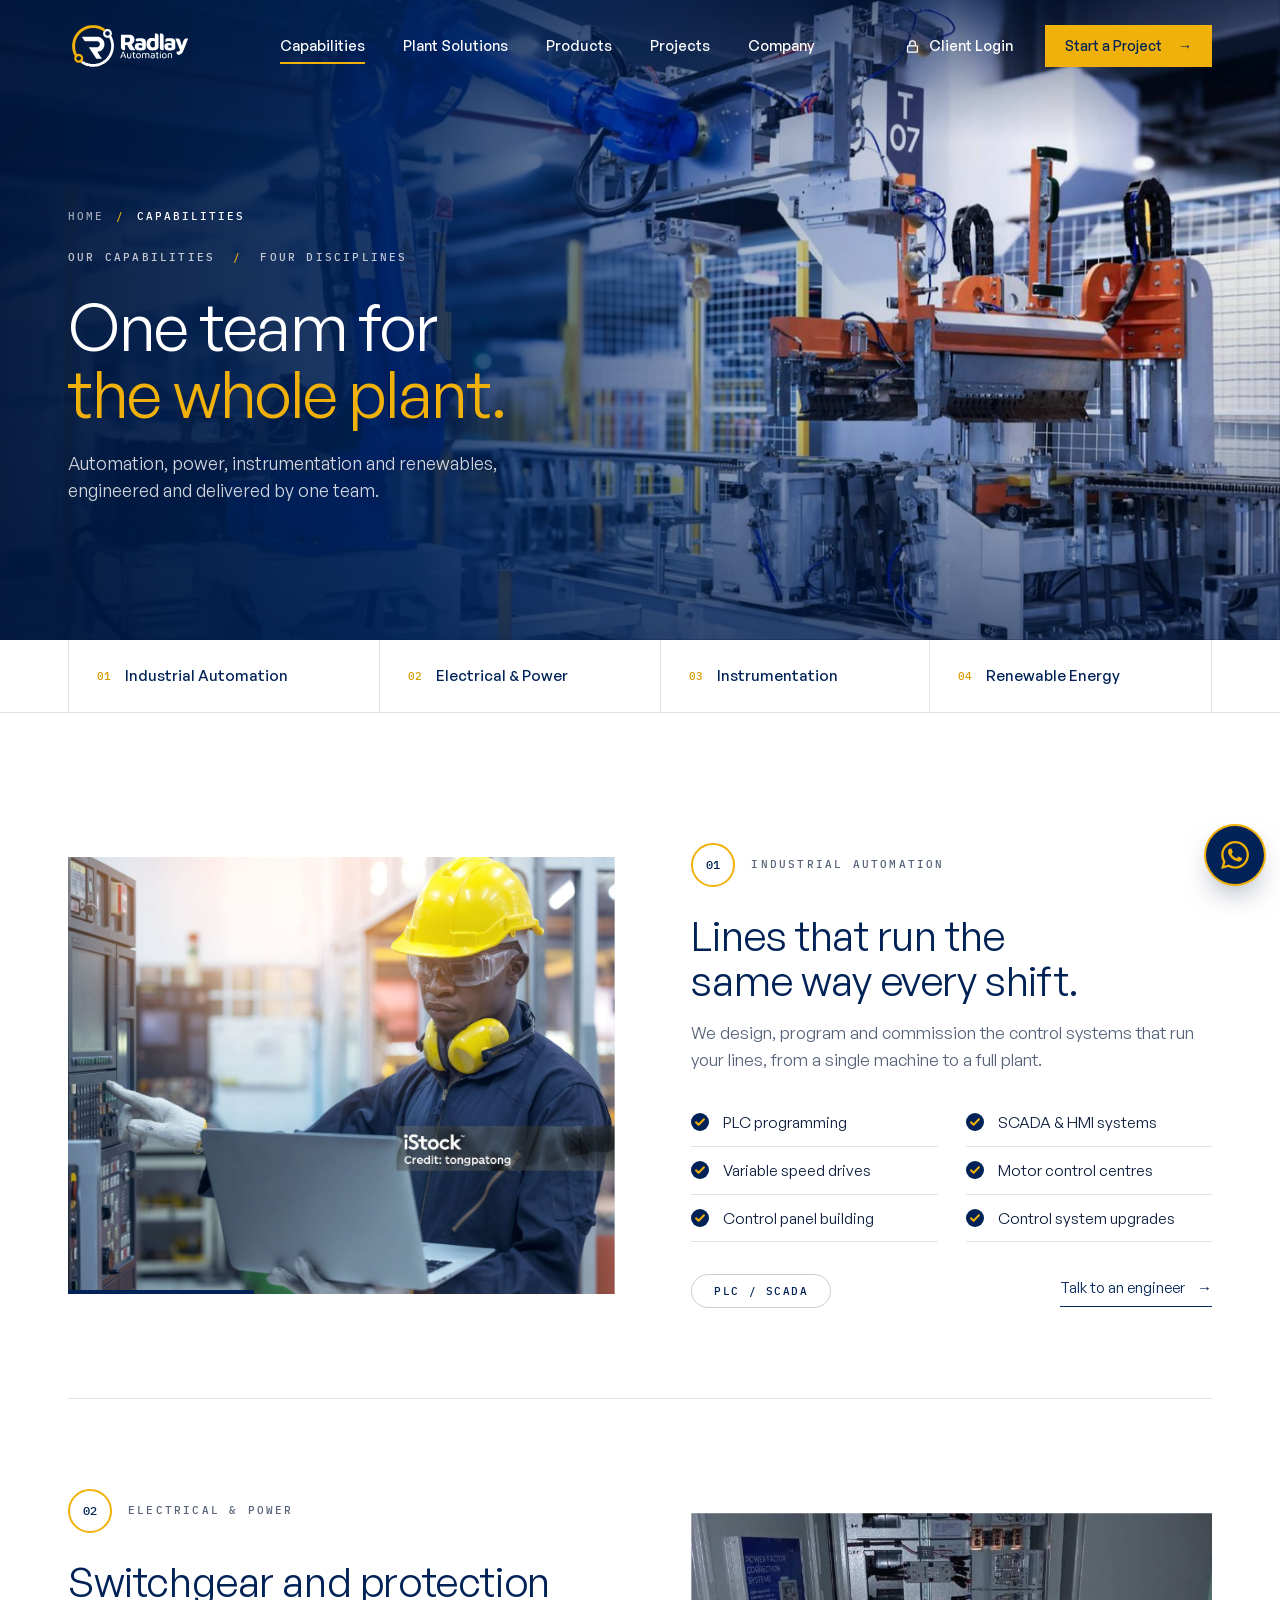
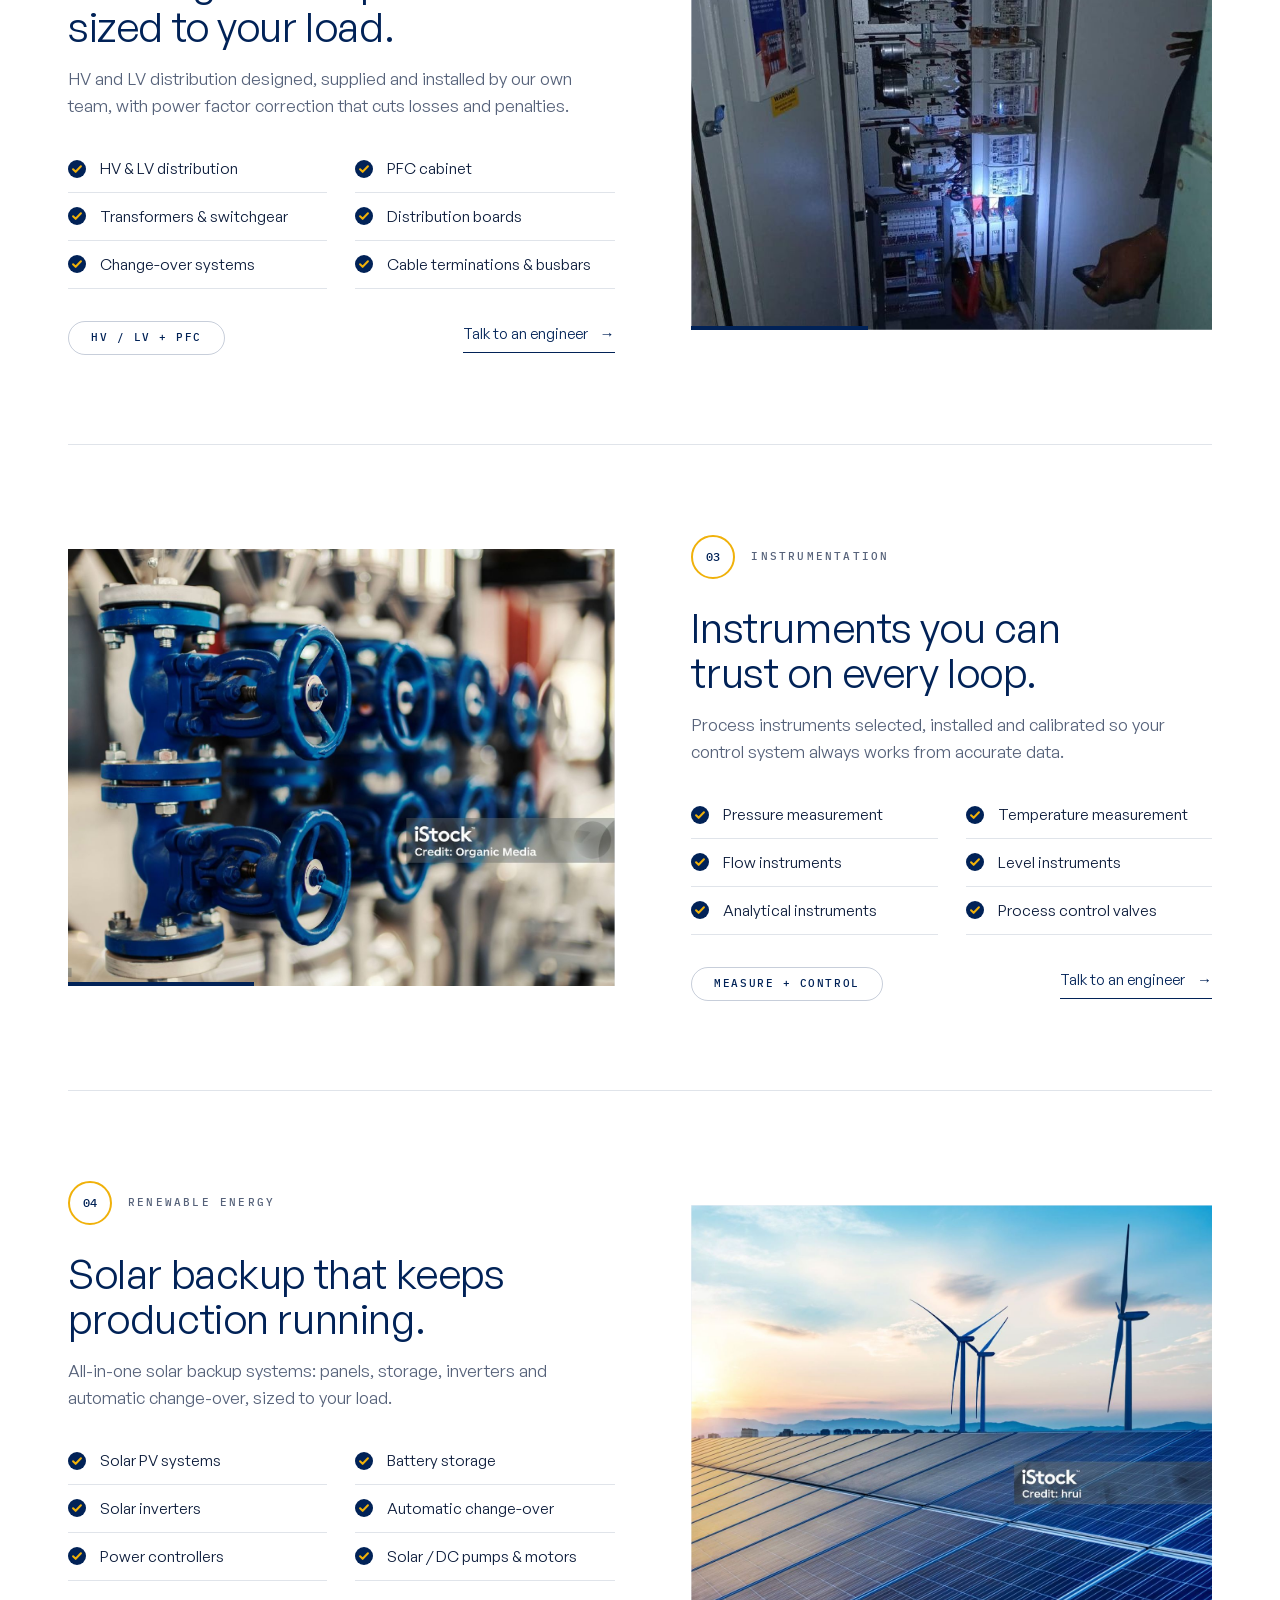
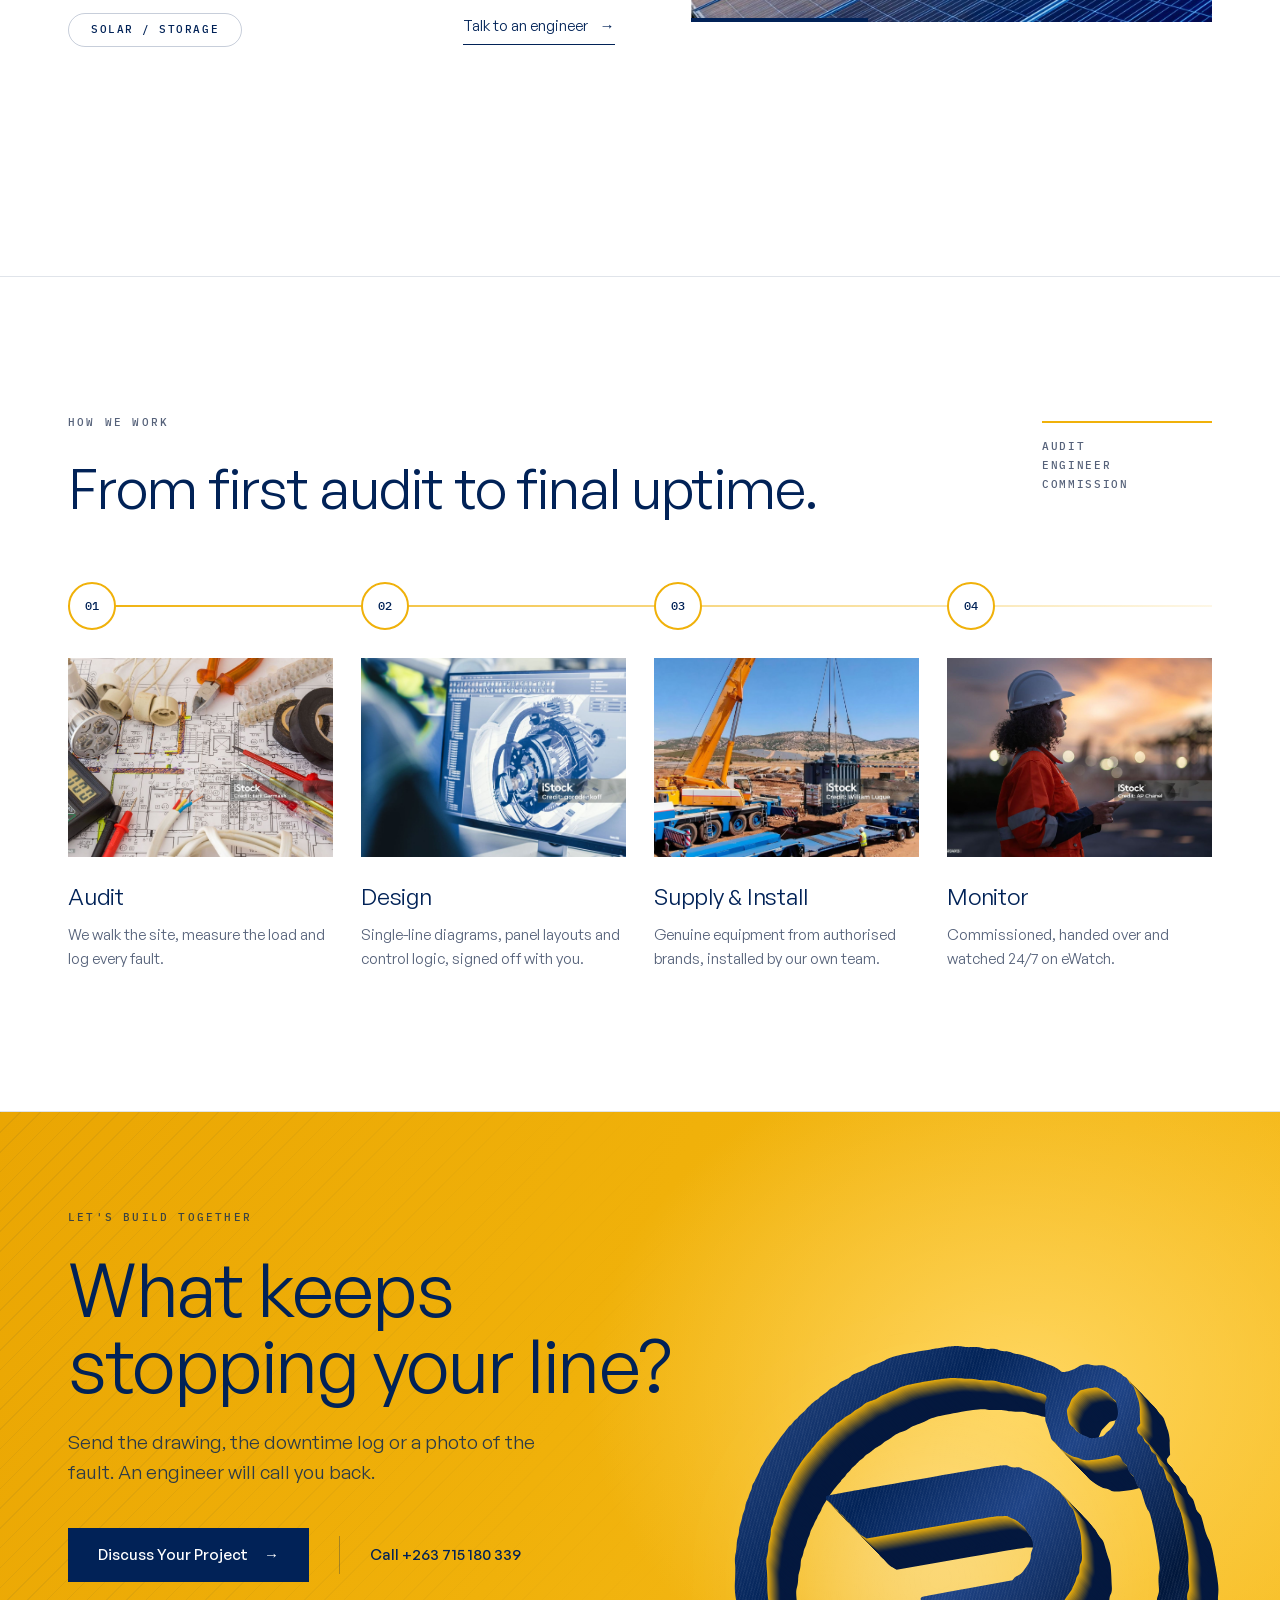
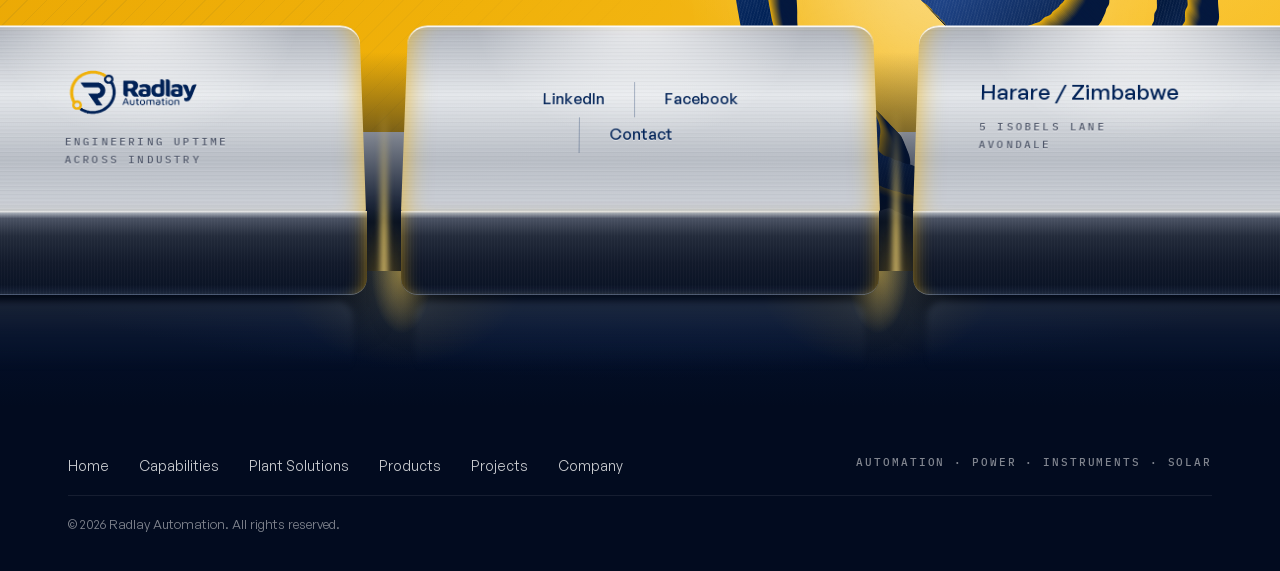
==== commit e245ee1d: "Fix missing slide photos; frosted header buttons; remove corner brackets - power-pylon.jpg and solar" ====
--- a/capabilities.html
+++ b/capabilities.html
@@ -35,7 +35,7 @@
     </nav>
     <a class="header-login" href="login.html"><svg viewBox="0 0 24 24" aria-hidden="true"><rect x="5" y="11" width="14" height="9" rx="1"/><path d="M8 11V8a4 4 0 0 1 8 0v3"/></svg>Client Login</a>
     <a class="btn btn-gold btn-sm header-cta" href="company.html#contact">Start a Project <span class="arr">→</span></a>
-    <a class="header-live" href="solutions.html#ewatch-live" aria-label="eWatch: see a live plant dashboard"><svg viewBox="0 0 24 14" aria-hidden="true"><path pathLength="1" d="M1 8h5l2.5-6 4 11 2.5-7 1.5 2H23"/></svg><b>eWatch</b><i aria-hidden="true"></i></a>
+    <a class="header-live" href="solutions.html#ewatch-live" aria-label="eWatch: see a live plant dashboard"><svg viewBox="0 0 24 14" aria-hidden="true"><path pathLength="1" d="M1 8h5l2.5-6 4 11 2.5-7 1.5 2H23"/></svg><b>eWatch</b></a>
     <button class="burger" id="burger" aria-label="Open menu" aria-expanded="false" aria-controls="nav"><span></span><span></span></button>
   </div>
 </header>
--- a/assets/css/styles.css
+++ b/assets/css/styles.css
@@ -292,9 +292,6 @@
   border: 1px solid rgba(255, 255, 255, .14);
   box-shadow: 0 50px 120px -50px rgba(0, 0, 0, .8), inset 0 1px 0 rgba(255, 255, 255, .06);
 }
-.hmi::before, .hmi::after { content: ""; position: absolute; width: 56px; height: 56px; pointer-events: none; z-index: 2; }
-.hmi::before { left: -9px; top: -9px; border-left: 2px solid var(--gold); border-top: 2px solid var(--gold); }
-.hmi::after { right: -9px; bottom: -9px; border-right: 2px solid var(--gold); border-bottom: 2px solid var(--gold); }
 .hmi-bar { display: flex; align-items: center; gap: 24px; height: 46px; padding: 0 20px; border-bottom: 1px solid rgba(255, 255, 255, .1); font: 500 10.5px/1 var(--f-mono); letter-spacing: .16em; text-transform: uppercase; color: rgba(255, 255, 255, .55); background: rgba(0, 0, 0, .18); }
 .hmi-live { display: inline-flex; align-items: center; gap: 10px; color: #fff; }
 .hmi-live i { width: 8px; height: 8px; border-radius: 50%; background: #39d98a; box-shadow: 0 0 10px #39d98a; animation: blink 1.6s ease-in-out infinite; }
@@ -497,7 +494,6 @@
 .contact-list li { display: grid; grid-template-columns: 90px 1fr; gap: 16px; align-items: baseline; padding: 18px 0; border-bottom: 1px solid var(--line); font-size: 18px; color: var(--navy); }
 .contact-list a:hover { color: var(--gold-deep); }
 .form { display: grid; gap: 22px; padding: clamp(24px, 3.4vw, 44px); background: var(--white); border: 1px solid var(--line); position: relative; scroll-margin-top: 100px; }
-.form::before { content: ""; position: absolute; left: -1px; top: -1px; width: 64px; height: 64px; border-left: 3px solid var(--gold); border-top: 3px solid var(--gold); }
 .form-title { font: 400 28px/1.1 var(--f-display); color: var(--navy); }
 .form-row { display: grid; grid-template-columns: 1fr 1fr; gap: 18px; }
 .form label > span, .chips legend { display: block; margin-bottom: 8px; font: 500 10.5px/1 var(--f-mono); letter-spacing: .16em; text-transform: uppercase; color: var(--muted); }
@@ -661,8 +657,6 @@
 .feature:nth-child(even) .feature-media { order: 2; }
 .feature-media { position: relative; aspect-ratio: 5 / 4; background: var(--paper-2); }
 .feature-media img { width: 100%; height: 100%; object-fit: cover; }
-.feature-media::before { content: ""; position: absolute; inset: -14px auto auto -14px; width: 110px; height: 110px; z-index: 1; border-left: 2px solid var(--gold); border-top: 2px solid var(--gold); }
-.feature:nth-child(even) .feature-media::before { inset: -14px -14px auto auto; border-left: 0; border-right: 2px solid var(--gold); }
 .feature-media::after { content: ""; position: absolute; left: 0; bottom: 0; width: 34%; height: 4px; background: var(--navy); }
 .feature-n { display: flex; align-items: center; gap: 16px; font: 500 11px/1 var(--f-mono); letter-spacing: .2em; text-transform: uppercase; color: var(--muted); }
 .feature-n span { display: grid; place-items: center; width: 44px; height: 44px; border: 2px solid var(--gold); border-radius: 50%; font-size: 12px; letter-spacing: 0; color: var(--navy); }
@@ -728,7 +722,6 @@
 .projects > .wrap, .oee > .wrap, .values-sec > .wrap, .contact > .wrap { position: relative; }
 .values { display: grid; grid-template-columns: repeat(4, 1fr); gap: 20px; }
 .value { padding: 32px 28px; background: var(--white); border: 1px solid var(--line); position: relative; transition: transform var(--motion-normal) var(--ease), box-shadow var(--motion-fast); }
-.value::before { content: ""; position: absolute; left: -1px; top: -1px; width: 52px; height: 52px; border-left: 3px solid var(--gold); border-top: 3px solid var(--gold); }
 .value-n { font: 500 12px/1 var(--f-mono); color: var(--gold-deep); }
 .value h3 { margin-top: 30px; font-size: 22px; line-height: 1.2; }
 .value p { margin-top: 10px; color: var(--muted); font-size: 15px; }
@@ -827,8 +820,8 @@
 .js .feature-media.reveal img { clip-path: inset(0 100% 0 0); transform: scale(1.08); transition: clip-path var(--motion-image) var(--ease-inout), transform 1100ms var(--ease-standard); }
 .js .feature:nth-child(even) .feature-media.reveal img { clip-path: inset(0 0 0 100%); }
 .js .feature-media.reveal.in img, .js .feature:nth-child(even) .feature-media.reveal.in img { clip-path: inset(0); transform: none; }
-.js .feature-media.reveal::before, .js .feature-media.reveal::after { opacity: 0; transition: opacity var(--motion-slow) var(--ease-enter) 500ms; }
-.js .feature-media.reveal.in::before, .js .feature-media.reveal.in::after { opacity: 1; }
+.js .feature-media.reveal::after { opacity: 0; transition: opacity var(--motion-slow) var(--ease-enter) 500ms; }
+.js .feature-media.reveal.in::after { opacity: 1; }
 
 /* 3D mark: a single light sweep once it is on screen */
 .mark3d.in .m3-face::after { animation-play-state: running; }
@@ -877,11 +870,15 @@
   }
   .header-live svg { width: 22px; height: 13px; fill: none; stroke: var(--gold-deep); stroke-width: 1.8; stroke-linecap: round; stroke-linejoin: round; }
   .header-live b { font-weight: 600; }
-  .header-live i { position: absolute; top: -4px; right: -4px; width: 9px; height: 9px; border-radius: 50%; background: #2fd47a; box-shadow: 0 0 0 2px var(--white); }
   .header-live:active { transform: scale(.97); }
-  .site-header:not(.scrolled) .header-live { color: #fff; border-color: rgba(255, 255, 255, .4); }
+  /* over the photo: frosted navy chips so the buttons read on any image */
+  .site-header:not(.scrolled) :is(.header-live, .burger) {
+    background: rgba(0, 22, 58, .58); border-color: rgba(255, 255, 255, .55);
+    -webkit-backdrop-filter: blur(10px) saturate(1.2); backdrop-filter: blur(10px) saturate(1.2);
+    box-shadow: 0 6px 18px -8px rgba(0, 0, 0, .55);
+  }
+  .site-header:not(.scrolled) .header-live { color: #fff; }
   .site-header:not(.scrolled) .header-live svg { stroke: var(--gold); }
-  .site-header:not(.scrolled) .header-live i { box-shadow: 0 0 0 2px var(--navy-deep); }
   .js .header-live svg path { stroke-dasharray: 1; stroke-dashoffset: 1; animation: liveTrace 1.2s var(--ease-standard) .6s forwards; }
   .burger { display: grid; gap: 6px; margin-left: 10px; width: 44px; height: 44px; place-content: center; background: transparent; border: 1px solid var(--line-2); cursor: pointer; }
   .burger span { width: 20px; height: 2px; background: var(--navy); transition: transform var(--motion-normal) var(--ease); }
@@ -908,7 +905,7 @@
     --fade: linear-gradient(180deg, #000 0%, #000 56%, rgba(0, 0, 0, .94) 63%, rgba(0, 0, 0, .8) 70%, rgba(0, 0, 0, .58) 77%, rgba(0, 0, 0, .34) 84%, rgba(0, 0, 0, .14) 91%, rgba(0, 0, 0, .03) 97%, transparent 100%);
     -webkit-mask-image: var(--fade); mask-image: var(--fade);
   }
-  .hero-visual::after { background: linear-gradient(180deg, rgba(0, 22, 58, .5) 0, rgba(0, 22, 58, 0) 96px); }
+  .hero-visual::after { background: linear-gradient(180deg, rgba(0, 22, 58, .62) 0, rgba(0, 22, 58, .28) 56px, rgba(0, 22, 58, 0) 110px); }
   .hero-ctrl { text-shadow: 0 1px 10px rgba(0, 22, 58, .9); }
   .hero-inner { padding-top: 0; padding-bottom: clamp(24px, 4.5vh, 56px); }
   .hero-slides { position: static; order: -1; }
@@ -921,7 +918,6 @@
   .hero-dots button { width: 24px; }
   .hero-inner > * { max-width: 600px; }
   .site-header:not(.scrolled) { background: transparent; }
-  .site-header:not(.scrolled) .burger { border-color: rgba(255, 255, 255, .4); }
   .site-header:not(.scrolled) .burger span { background: #fff; }
   .site-header:not(.scrolled) .nav a:not(.btn) { color: var(--navy); }
   .hero-stats { margin-top: clamp(24px, 4.5vh, 52px); }
@@ -1030,7 +1026,6 @@
   .hmi-tabs button { border-bottom: 1px solid rgba(255, 255, 255, .1); padding: 14px 12px; font-size: 13px; }
   .hmi-tabs button:nth-child(odd) { border-right: 1px solid rgba(255, 255, 255, .1); }
   .hmi-tabs button:nth-child(even) { border-right: 0; }
-  .hmi::before, .hmi::after { width: 36px; height: 36px; }
   .w-compare { grid-template-columns: 1fr; }
   .w-compare i { transform: rotate(90deg); justify-self: center; }
   .partner-logos li:nth-child(2) img { height: 38px; }
